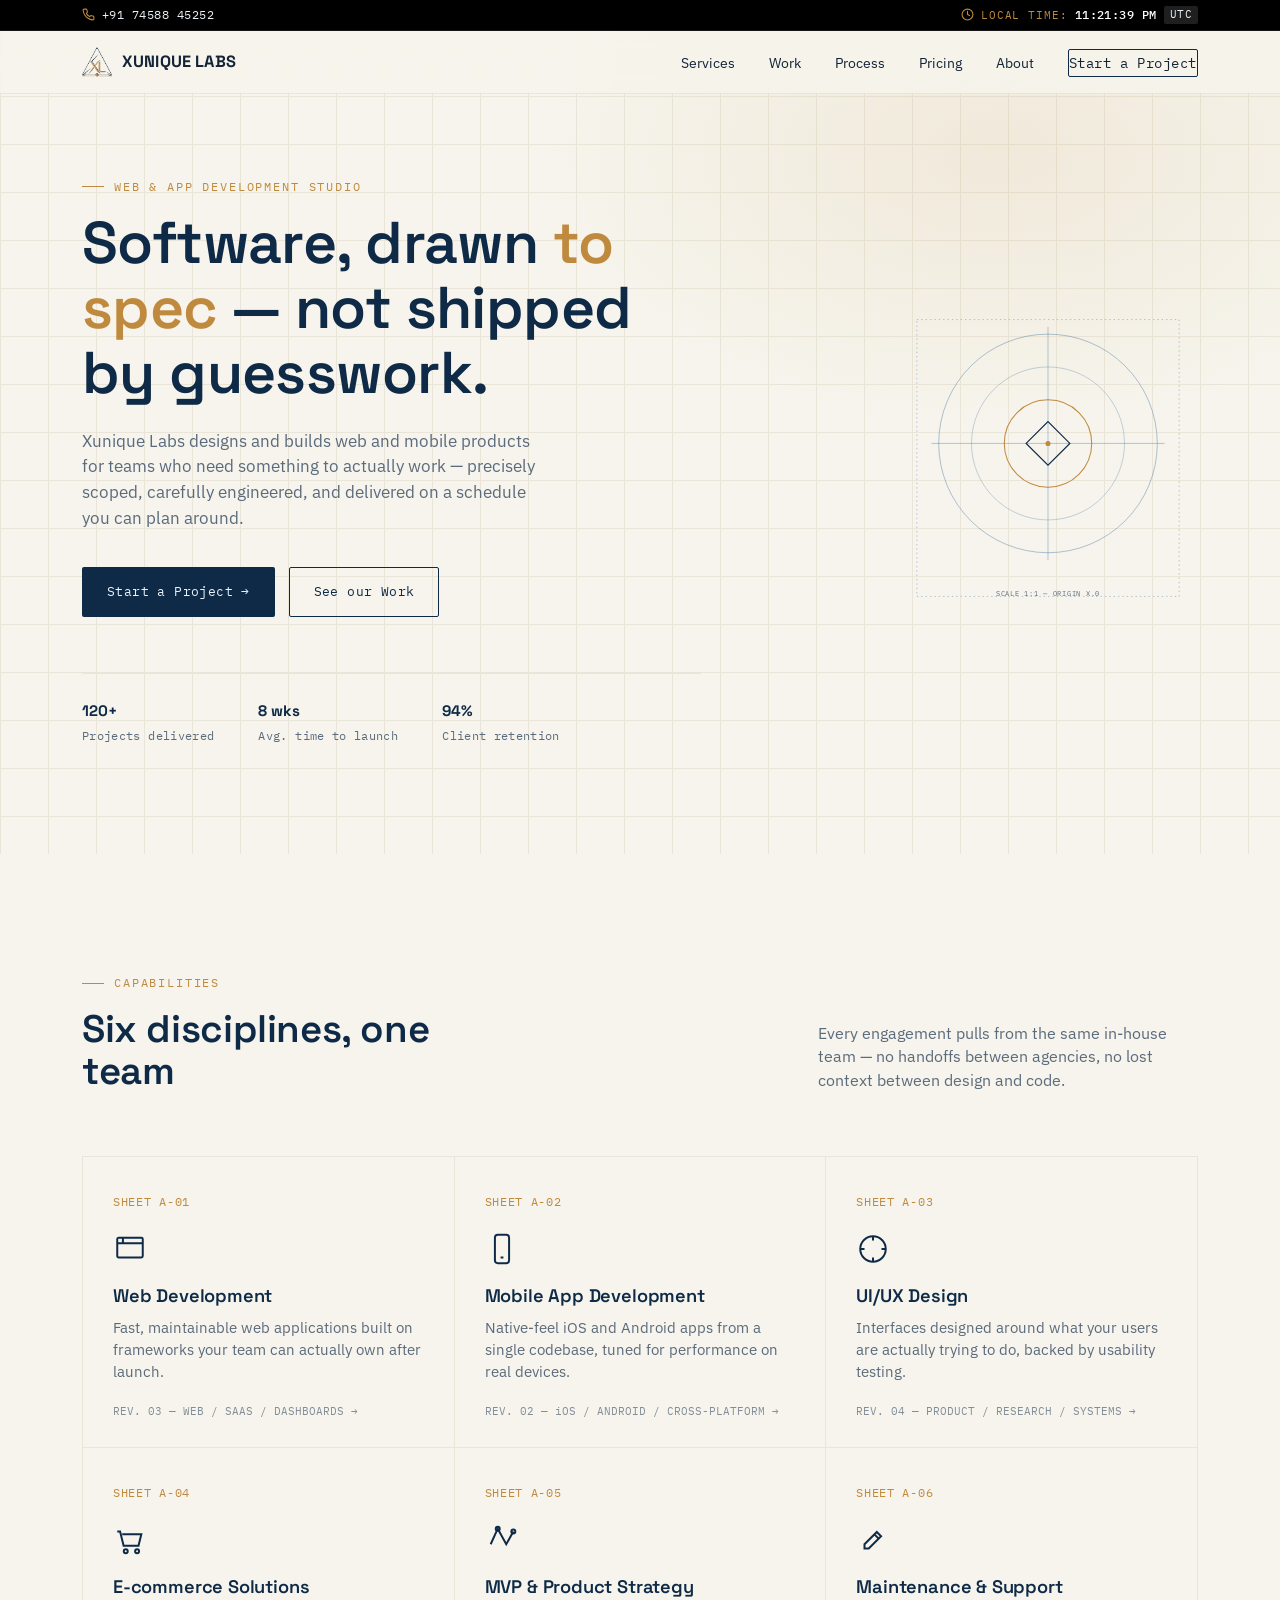
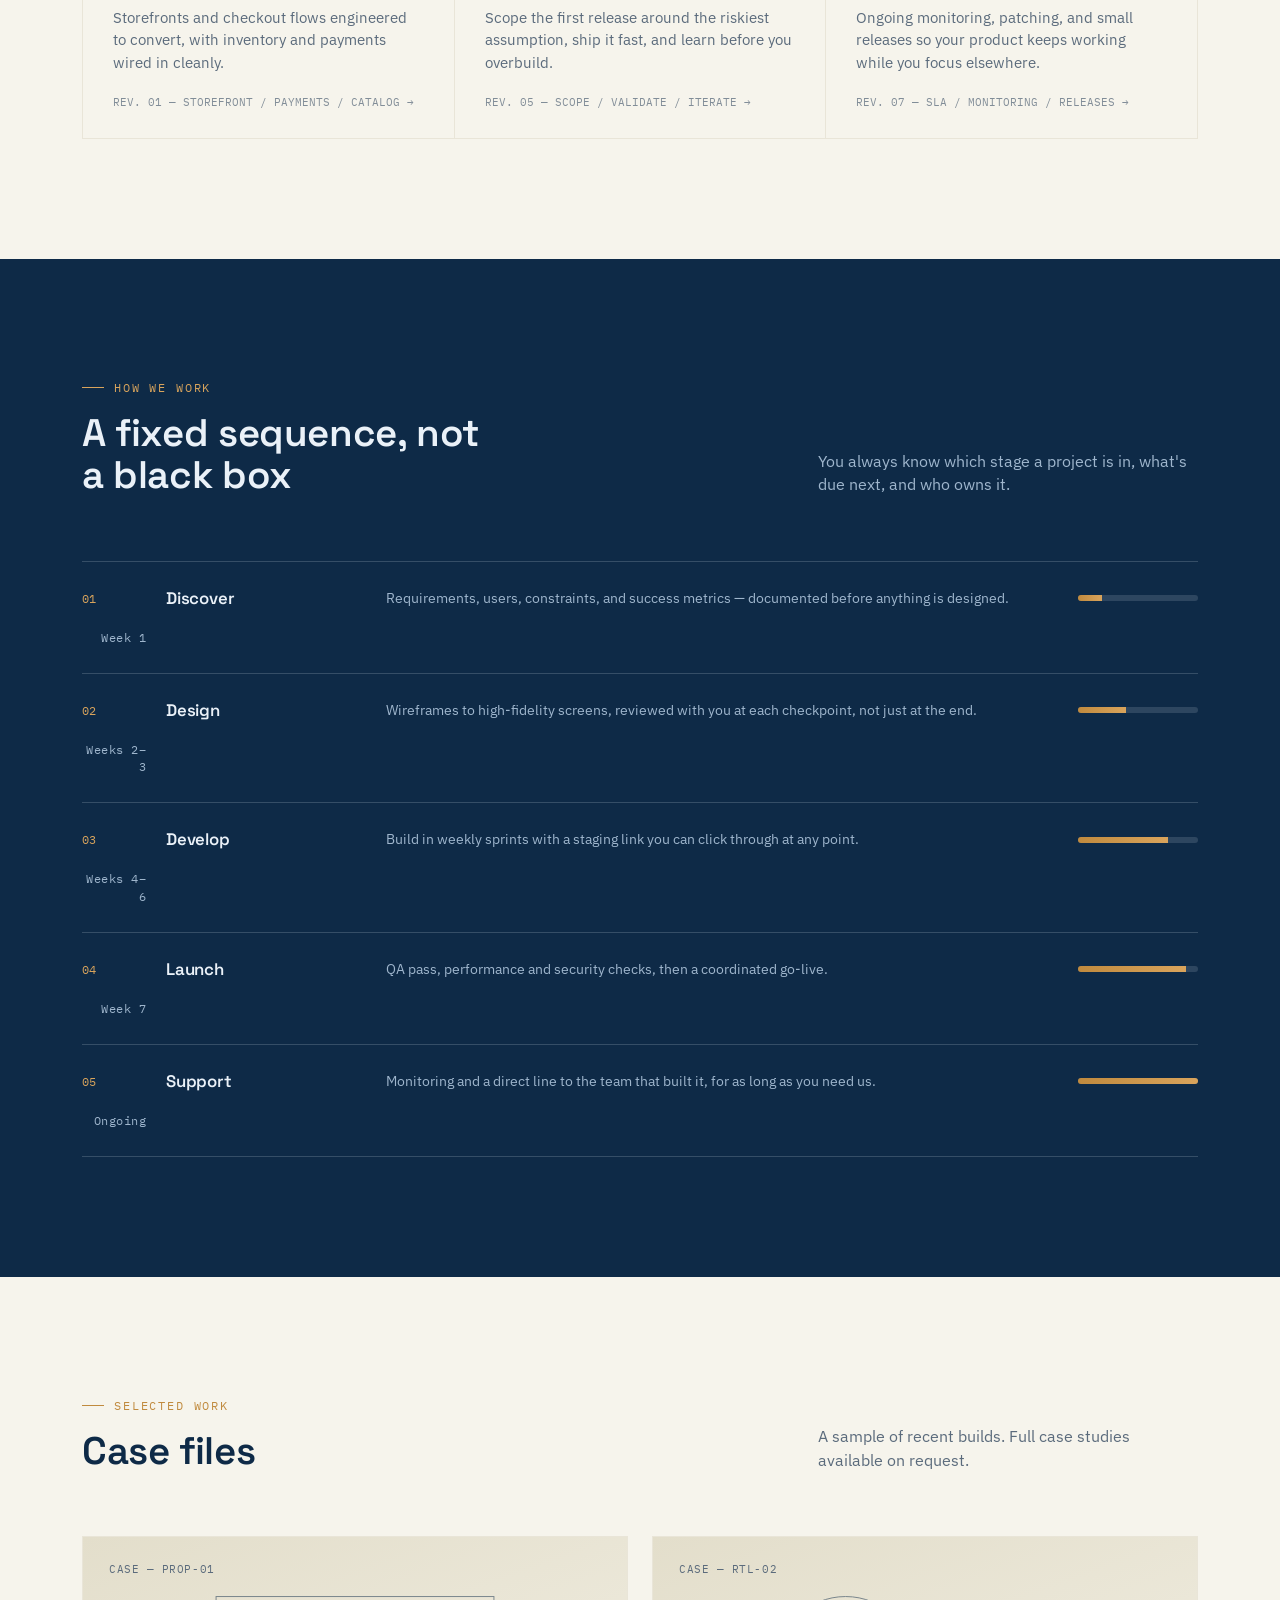
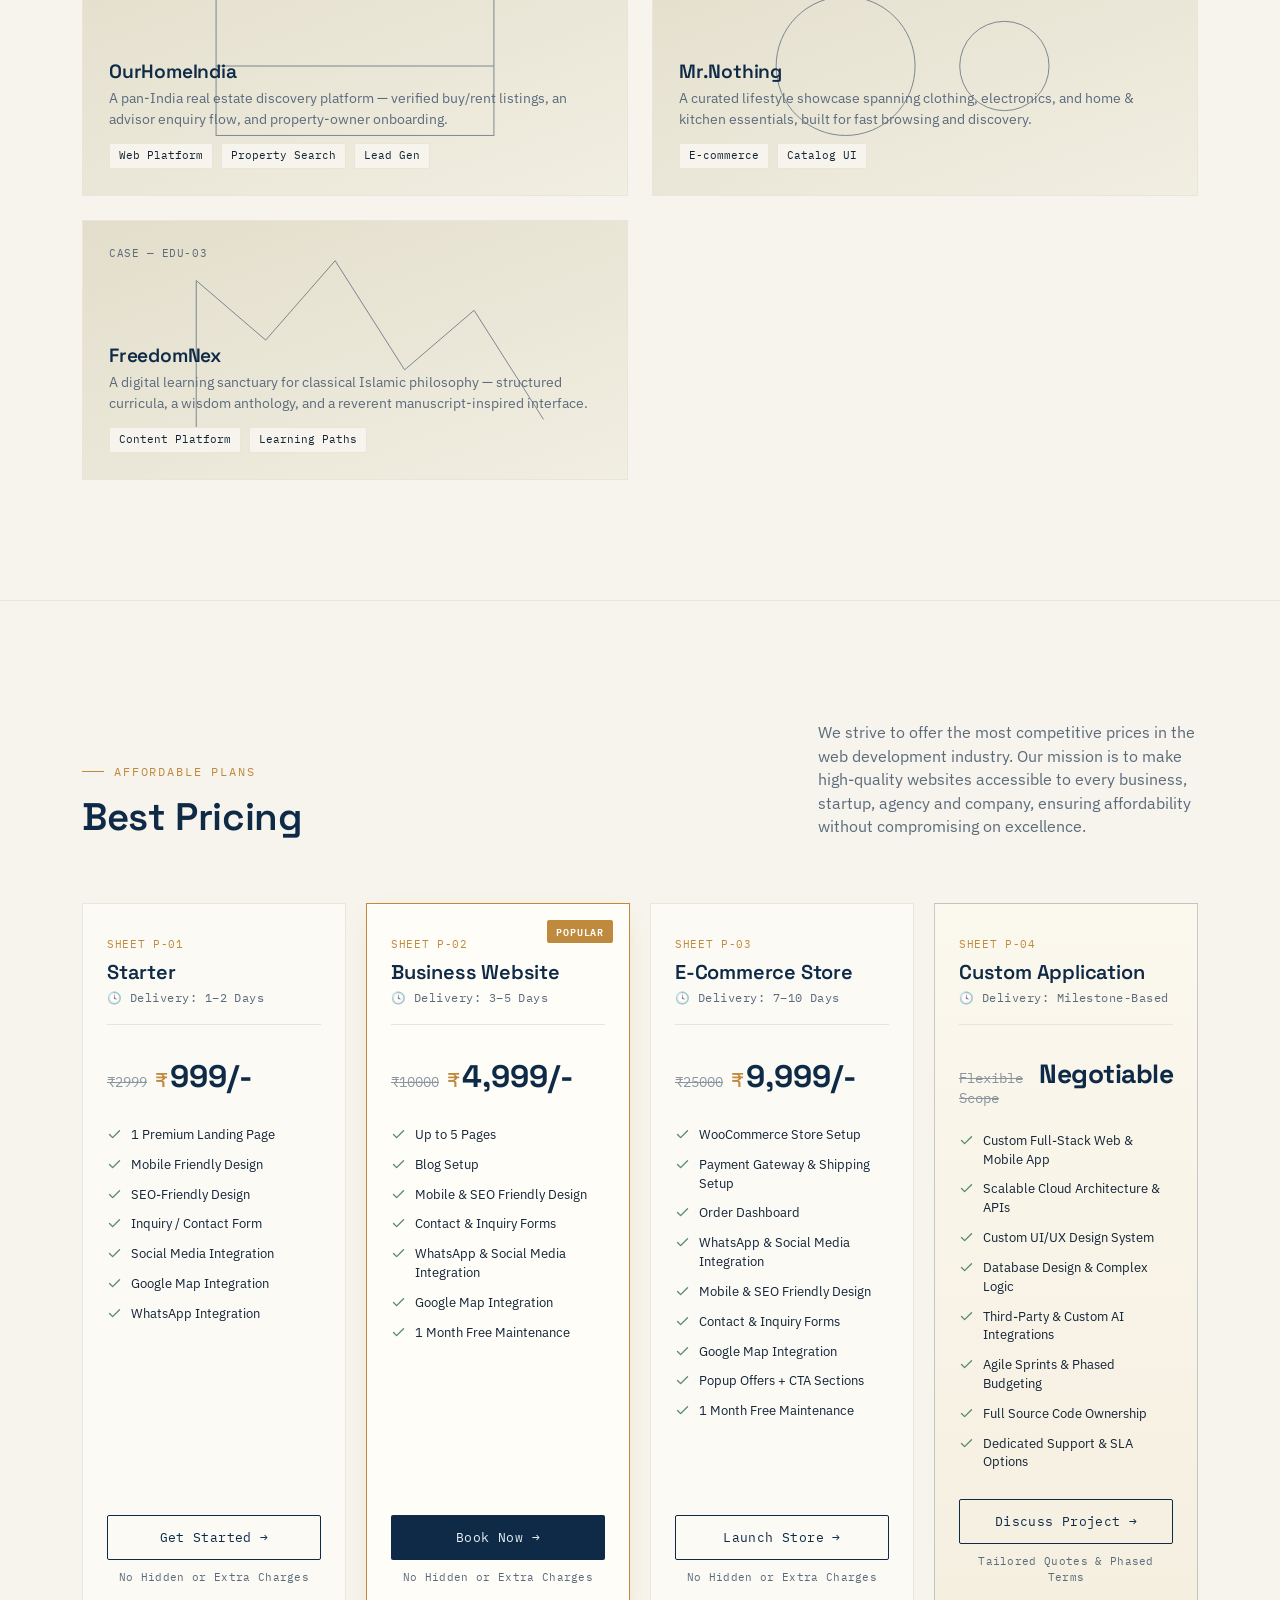
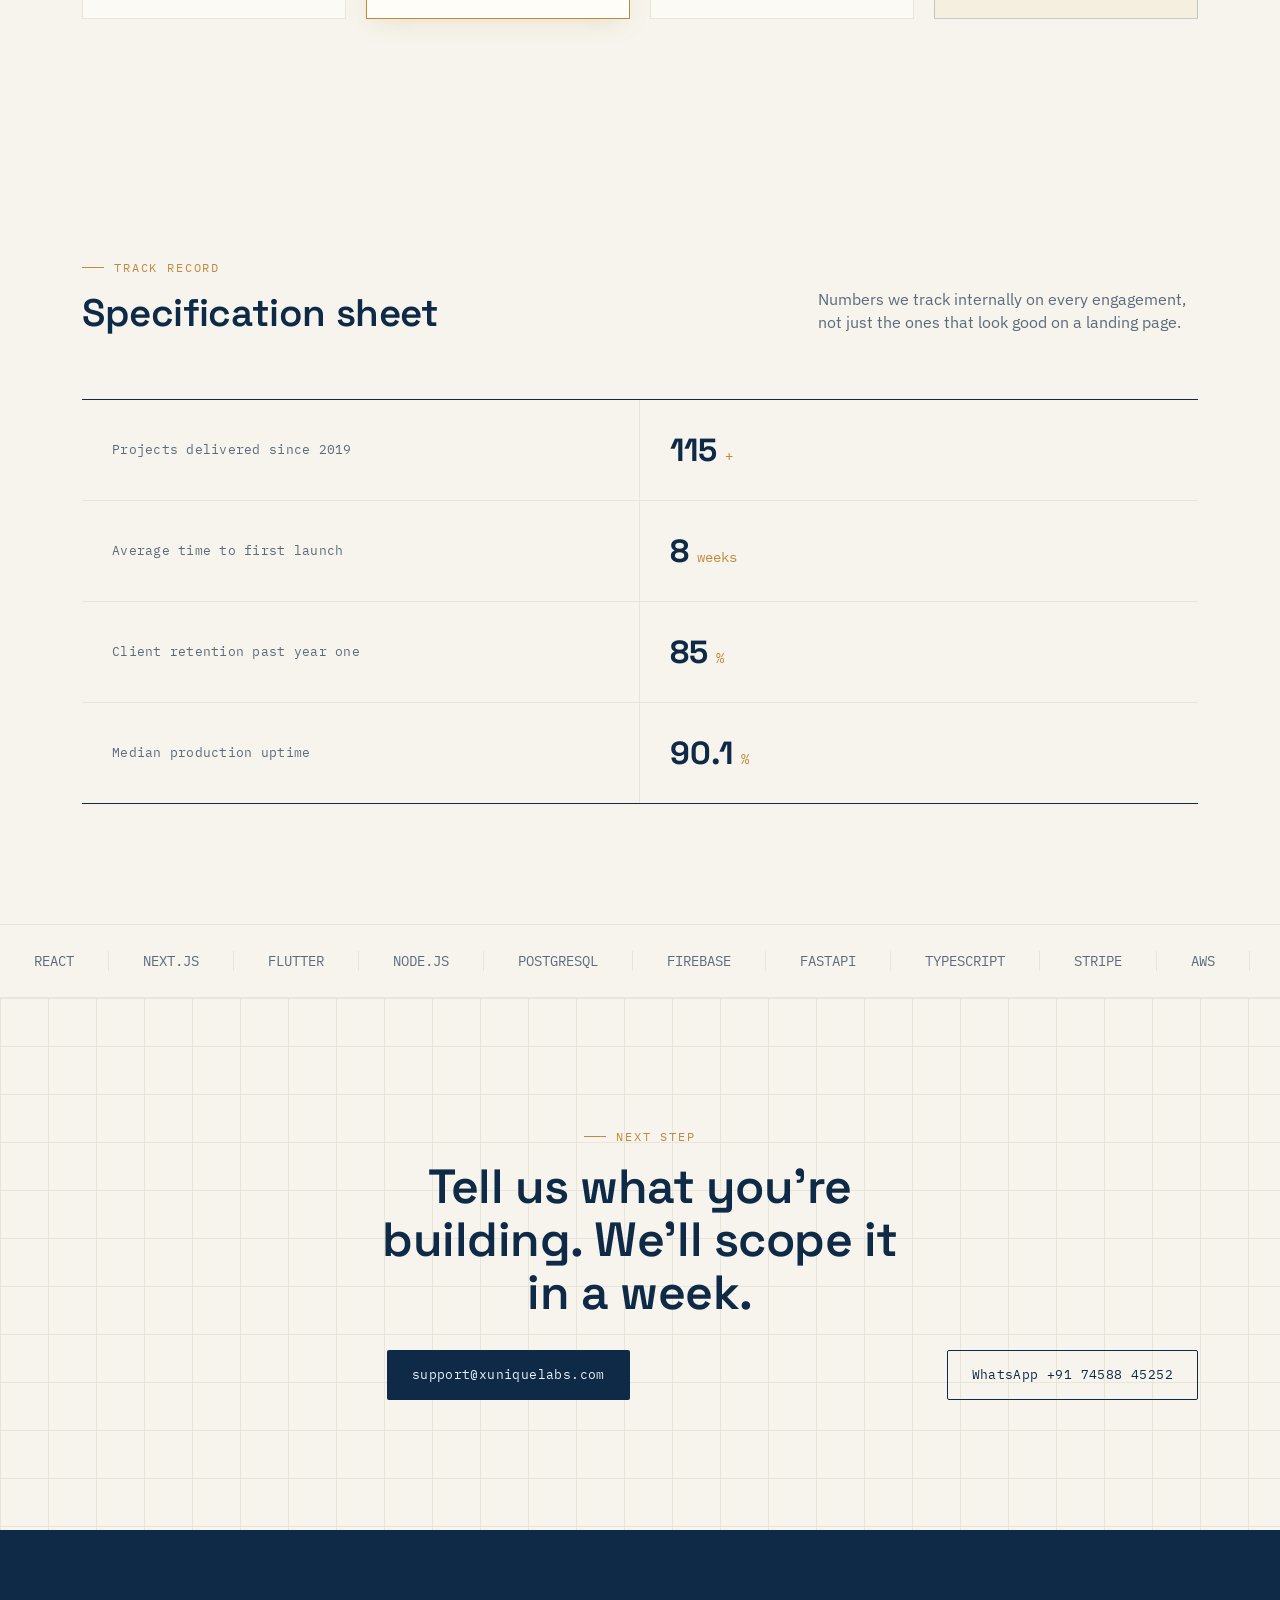
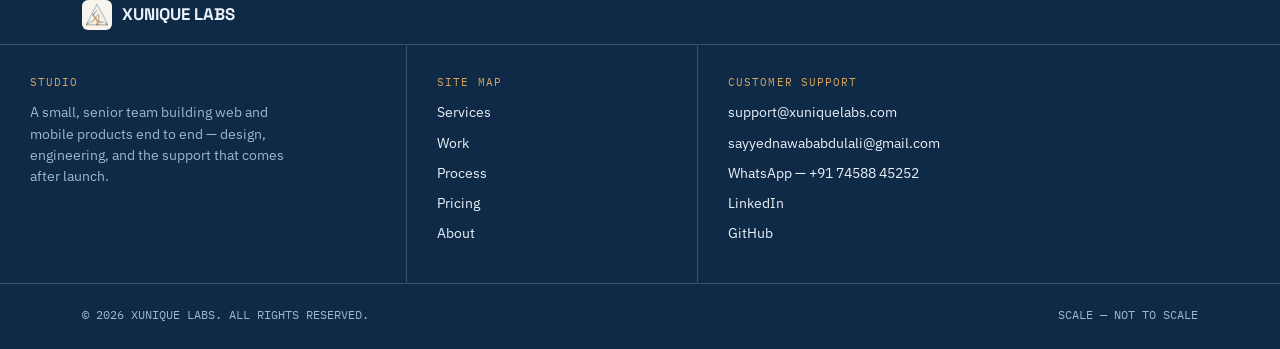
==== index.html @ 74d0f667 "Update contact links to include WhatsApp inquiries for various services" ====
<!DOCTYPE html>
<html lang="en">
<head>
<meta charset="UTF-8">
<meta name="viewport" content="width=device-width, initial-scale=1.0">
<title>Xunique Labs — Software, drawn to spec</title>
<meta name="description" content="Xunique Labs is a product studio that designs and builds web and mobile software with the precision of an engineering drawing.">
<link rel="preconnect" href="https://fonts.googleapis.com">
<link rel="preconnect" href="https://fonts.gstatic.com" crossorigin>
<link rel="icon" type="image/png" href="assets/logo-mark.png">
<link rel="apple-touch-icon" href="assets/logo-mark.png">
<link href="https://fonts.googleapis.com/css2?family=Space+Grotesk:wght@400;500;600;700&family=IBM+Plex+Sans:wght@400;500;600&family=IBM+Plex+Mono:wght@400;500&display=swap" rel="stylesheet">
<style>
  :root{
    --ink:#0E2A47;          /* deep blueprint navy */
    --ink-2:#123457;        /* slightly lighter navy for panels */
    --line:#3E6E9E;         /* cyanotype line blue */
    --paper:#F6F4EC;        /* warm drafting paper */
    --paper-dim:#E9E5D8;    /* paper shadow / rules */
    --brass:#C08A3E;        /* signature accent — brass instrument */
    --brass-2:#D9A45C;
    --ok:#5C8A6E;           /* muted approval green for stamps */
    --text-on-ink:#EAF1F8;
    --text-dim-on-ink:#9FB6CD;
    --text-on-paper:#132437;
    --text-dim-on-paper:#5B6B7C;
    --radius:2px;
    --maxw:1180px;
  }

  *{margin:0;padding:0;box-sizing:border-box;}
  html{scroll-behavior:smooth;}
  @media (prefers-reduced-motion: reduce){
    html{scroll-behavior:auto;}
    *{animation-duration:0.01ms !important; animation-iteration-count:1 !important; transition-duration:0.01ms !important;}
  }

  body{
    background:var(--paper);
    color:var(--text-on-paper);
    font-family:'IBM Plex Sans', sans-serif;
    line-height:1.5;
    -webkit-font-smoothing:antialiased;
  }

  a{color:inherit; text-decoration:none;}
  img{max-width:100%; display:block;}
  ul{list-style:none;}

  h1,h2,h3,h4{
    font-family:'Space Grotesk', sans-serif;
    font-weight:600;
    letter-spacing:-0.01em;
    line-height:1.1;
  }

  .mono{
    font-family:'IBM Plex Mono', monospace;
    letter-spacing:0.04em;
  }

  .eyebrow{
    font-family:'IBM Plex Mono', monospace;
    font-size:0.72rem;
    letter-spacing:0.16em;
    text-transform:uppercase;
    color:var(--brass);
    display:flex;
    align-items:center;
    gap:10px;
    margin-bottom:16px;
  }
  .eyebrow::before{
    content:"";
    width:22px;
    height:1px;
    background:var(--brass);
    display:inline-block;
  }

  .wrap{
    max-width:var(--maxw);
    margin:0 auto;
    padding:0 32px;
  }

  :focus-visible{
    outline:2px solid var(--brass);
    outline-offset:3px;
  }

  /* ---------- reveal on scroll ---------- */
  .reveal{
    opacity:0;
    transform:translateY(18px);
    transition:opacity 0.7s ease, transform 0.7s ease;
  }
  .reveal.in{
    opacity:1;
    transform:translateY(0);
  }

  /* ---------- NAV & TOP STRIP ---------- */
  header{
    position:fixed;
    top:0; left:0; right:0;
    z-index:100;
  }
  .top-strip{
    background:#000000;
    border-bottom:1px solid rgba(255,255,255,0.09);
    font-family:'IBM Plex Mono', monospace;
    font-size:0.73rem;
    color:var(--text-dim-on-ink);
    letter-spacing:0.04em;
  }
  .top-strip-inner{
    max-width:var(--maxw);
    margin:0 auto;
    padding:6px 32px;
    display:flex;
    align-items:center;
    justify-content:space-between;
    gap:16px;
  }
  .top-strip-left, .top-strip-right{
    display:flex;
    align-items:center;
    gap:12px;
  }
  .top-strip-link{
    color:#EAF1F8;
    display:inline-flex;
    align-items:center;
    gap:7px;
    text-decoration:none;
    transition:color 0.2s ease;
  }
  .top-strip-link:hover{
    color:var(--brass-2);
  }
  .top-strip-time{
    display:inline-flex;
    align-items:center;
    gap:7px;
  }
  .top-strip-label{
    color:var(--brass);
    font-size:0.68rem;
    letter-spacing:0.08em;
    text-transform:uppercase;
  }
  .top-strip-val{
    color:#FFFFFF;
    font-weight:500;
  }
  .top-strip-tz{
    background:rgba(255,255,255,0.12);
    color:var(--text-on-ink);
    font-size:0.66rem;
    padding:1px 6px;
    border-radius:2px;
    letter-spacing:0.04em;
  }
  .top-strip-icon{
    width:13px;
    height:13px;
    stroke:var(--brass);
    fill:none;
    stroke-width:2;
    stroke-linecap:round;
    stroke-linejoin:round;
    flex-shrink:0;
  }
  .nav-wrap{
    background:rgba(246,244,236,0.86);
    backdrop-filter:blur(10px);
    border-bottom:1px solid var(--paper-dim);
    transition:border-color 0.3s ease;
    position:relative;
  }
  .nav{
    max-width:var(--maxw);
    margin:0 auto;
    padding:16px 32px;
    display:flex;
    align-items:center;
    justify-content:space-between;
  }
  .logo{
    display:flex;
    align-items:center;
    gap:10px;
    font-family:'Space Grotesk', sans-serif;
    font-weight:700;
    font-size:1.02rem;
    letter-spacing:0.01em;
  }
  .logo .mark{
    width:30px; height:30px;
    position:relative;
    flex-shrink:0;
    display:flex;
    align-items:center;
    justify-content:center;
  }
  .logo .mark img{width:100%; height:100%; object-fit:contain;}
  .foot-logo .mark{width:30px; height:30px;}
  .mark-plaque{
    background:var(--paper);
    border-radius:6px;
    padding:4px;
  }
  .mark-plaque img{width:100%; height:100%; object-fit:contain;}
  .nav-links{
    display:flex;
    align-items:center;
    gap:34px;
  }
  .nav-links a{
    font-size:0.86rem;
    color:var(--text-on-paper);
    position:relative;
    padding:4px 0;
  }
  .nav-links a::after{
    content:"";
    position:absolute;
    left:0; bottom:-2px;
    width:0%; height:1px;
    background:var(--brass);
    transition:width 0.25s ease;
  }
  .nav-links a:hover::after{width:100%;}
  .nav-cta{
    font-family:'IBM Plex Mono', monospace;
    font-size:0.78rem;
    letter-spacing:0.04em;
    padding:10px 18px;
    border:1px solid var(--ink);
    color:var(--ink);
    border-radius:var(--radius);
    transition:background 0.25s ease, color 0.25s ease;
    white-space:nowrap;
  }
  .nav-cta:hover{background:var(--ink); color:var(--text-on-ink);}
  .nav-toggle{display:none;}

  @media (max-width:860px){
    .nav-links{
      position:absolute;
      top:100%; left:0; right:0;
      background:var(--paper);
      border-bottom:1px solid var(--paper-dim);
      flex-direction:column;
      align-items:flex-start;
      gap:0;
      padding:8px 32px 20px;
      transform:translateY(-8px);
      opacity:0;
      pointer-events:none;
      transition:opacity 0.25s ease, transform 0.25s ease;
    }
    .nav-links.open{opacity:1; transform:translateY(0); pointer-events:auto; box-shadow:0 16px 28px -14px rgba(14,42,71,0.28);}
    .nav-links a{padding:12px 0; width:100%; border-bottom:1px solid var(--paper-dim);}
    .nav-links .nav-cta{margin-top:14px; text-align:center;}
    .nav-toggle{
      display:flex; flex-direction:column; gap:5px;
      background:none; border:none; cursor:pointer; padding:8px;
    }
    .nav-toggle span{width:20px; height:1.5px; background:var(--ink); display:block;}
  }

  /* ---------- HERO ---------- */
  .hero{
    position:relative;
    padding:178px 0 110px;
    overflow:hidden;
    background:
      linear-gradient(var(--paper-dim) 1px, transparent 1px) 0 0/48px 48px,
      linear-gradient(90deg, var(--paper-dim) 1px, transparent 1px) 0 0/48px 48px,
      var(--paper);
  }
  .hero::before{
    content:"";
    position:absolute;
    inset:0;
    background:radial-gradient(ellipse 700px 420px at 78% 18%, rgba(192,138,62,0.10), transparent 65%);
    pointer-events:none;
  }
  .hero-grid{
    position:relative;
    display:grid;
    grid-template-columns:1.15fr 0.85fr;
    gap:40px;
    align-items:center;
  }
  .hero-copy h1{
    font-size:clamp(2.4rem, 4.6vw, 3.9rem);
    color:var(--ink);
    max-width:15ch;
  }
  .hero-copy h1 em{
    font-style:normal;
    color:var(--brass);
  }
  .hero-copy p{
    margin-top:22px;
    font-size:1.08rem;
    color:var(--text-dim-on-paper);
    max-width:46ch;
  }
  .hero-actions{
    margin-top:36px;
    display:flex;
    gap:14px;
    flex-wrap:wrap;
  }
  .btn{
    font-family:'IBM Plex Mono', monospace;
    font-size:0.82rem;
    letter-spacing:0.03em;
    padding:14px 24px;
    border-radius:var(--radius);
    display:inline-flex;
    align-items:center;
    gap:8px;
    transition:transform 0.2s ease, box-shadow 0.2s ease, background 0.2s ease;
    border:1px solid transparent;
  }
  .btn-primary{
    background:var(--ink);
    color:var(--text-on-ink);
  }
  .btn-primary:hover{
    transform:translateY(-2px);
    box-shadow:0 10px 24px -8px rgba(14,42,71,0.45);
  }
  .btn-ghost{
    border-color:var(--ink);
    color:var(--ink);
  }
  .btn-ghost:hover{background:var(--ink); color:var(--text-on-ink);}

  .hero-panel{
    position:relative;
    aspect-ratio:1/1.02;
    max-width:420px;
    justify-self:end;
  }
  .hero-panel svg{width:100%; height:100%;}

  .hero-meta{
    margin-top:56px;
    display:flex;
    gap:44px;
    flex-wrap:wrap;
    border-top:1px solid var(--paper-dim);
    padding-top:26px;
  }
  .hero-meta div{font-family:'IBM Plex Mono', monospace; font-size:0.74rem; color:var(--text-dim-on-paper); letter-spacing:0.03em;}
  .hero-meta strong{display:block; color:var(--ink); font-size:0.95rem; font-family:'Space Grotesk', sans-serif; margin-bottom:4px; letter-spacing:0;}

  @media (max-width:860px){
    .hero-grid{grid-template-columns:1fr;}
    .hero-panel{justify-self:start; margin-top:40px; max-width:280px;}
  }

  /* ---------- SECTION LABELS ---------- */
  section{padding:120px 0;}
  .section-head{
    display:flex;
    justify-content:space-between;
    align-items:flex-end;
    gap:40px;
    margin-bottom:64px;
    flex-wrap:wrap;
  }
  .section-head h2{
    font-size:clamp(1.9rem, 3vw, 2.6rem);
    color:var(--ink);
    max-width:16ch;
  }
  .section-head p{
    max-width:38ch;
    color:var(--text-dim-on-paper);
    font-size:0.98rem;
  }

  /* ---------- SERVICES (sheet cards) ---------- */
  .services{background:var(--paper);}
  .sheet-grid{
    display:grid;
    grid-template-columns:repeat(3, 1fr);
    gap:1px;
    background:var(--paper-dim);
    border:1px solid var(--paper-dim);
  }
  .sheet{
    background:var(--paper);
    padding:36px 30px 28px;
    position:relative;
    transition:background 0.3s ease;
  }
  .sheet:hover{background:#EFEBDD;}
  .sheet-num{
    font-family:'IBM Plex Mono', monospace;
    font-size:0.72rem;
    color:var(--brass);
    letter-spacing:0.06em;
    margin-bottom:22px;
    display:block;
  }
  .sheet .icon{
    width:34px; height:34px;
    color:var(--ink);
    margin-bottom:20px;
  }
  .sheet .icon svg{width:100%; height:100%;}
  .sheet h3{
    font-size:1.14rem;
    color:var(--ink);
    margin-bottom:10px;
  }
  .sheet p{
    font-size:0.92rem;
    color:var(--text-dim-on-paper);
  }
  .sheet-scale{
    margin-top:20px;
    font-family:'IBM Plex Mono', monospace;
    font-size:0.68rem;
    color:var(--text-dim-on-paper);
    opacity:0.75;
  }

  @media (max-width:860px){
    .sheet-grid{grid-template-columns:1fr;}
  }

  /* ---------- PROCESS ---------- */
  .process{background:var(--ink); color:var(--text-on-ink);}
  .process .section-head h2{color:var(--text-on-ink);}
  .process .section-head p{color:var(--text-dim-on-ink);}
  .process .eyebrow{color:var(--brass-2);}
  .process .eyebrow::before{background:var(--brass-2);}

  .schedule{
    border-top:1px solid rgba(234,241,248,0.18);
  }
  .stage{
    display:grid;
    grid-template-columns:64px 200px 1fr 120px;
    gap:20px;
    align-items:center;
    padding:26px 0;
    border-bottom:1px solid rgba(234,241,248,0.18);
  }
  .stage-index{
    font-family:'IBM Plex Mono', monospace;
    font-size:0.78rem;
    color:var(--brass-2);
  }
  .stage h4{font-size:1.05rem; color:var(--text-on-ink); font-weight:600;}
  .stage p{font-size:0.88rem; color:var(--text-dim-on-ink);}
  .stage-bar{
    height:6px;
    background:rgba(234,241,248,0.14);
    border-radius:3px;
    overflow:hidden;
    position:relative;
  }
  .stage-bar span{
    position:absolute; left:0; top:0; bottom:0;
    width:0%;
    background:linear-gradient(90deg, var(--brass), var(--brass-2));
    transition:width 1.1s cubic-bezier(.2,.7,.2,1);
  }
  .stage.in .stage-bar span{width:var(--fill);}
  .stage-time{
    font-family:'IBM Plex Mono', monospace;
    font-size:0.74rem;
    color:var(--text-dim-on-ink);
    text-align:right;
  }

  @media (max-width:700px){
    .stage{grid-template-columns:40px 1fr; row-gap:8px;}
    .stage-bar, .stage-time{grid-column:2/3;}
  }

  /* ---------- WORK ---------- */
  .work{background:var(--paper);}
  .work-grid{
    display:grid;
    grid-template-columns:repeat(2, 1fr);
    gap:24px;
  }
  .case{
    position:relative;
    border:1px solid var(--paper-dim);
    background:#FBFAF5;
    padding:26px;
    min-height:260px;
    display:flex;
    flex-direction:column;
    justify-content:flex-end;
    overflow:hidden;
    transition:border-color 0.3s ease;
  }
  .case::before, .case::after{
    content:"";
    position:absolute;
    width:14px; height:14px;
    border:1px solid var(--brass);
    opacity:0;
    transition:opacity 0.3s ease;
  }
  .case::before{top:12px; left:12px; border-right:none; border-bottom:none;}
  .case::after{bottom:12px; right:12px; border-left:none; border-top:none;}
  .case:hover{border-color:var(--brass);}
  .case:hover::before, .case:hover::after{opacity:1;}
  .case-tag{
    position:absolute; top:24px; left:26px;
    font-family:'IBM Plex Mono', monospace;
    font-size:0.68rem;
    color:var(--text-dim-on-paper);
    letter-spacing:0.05em;
  }
  .case-figure{
    position:absolute; inset:0;
    background:linear-gradient(160deg, #E3DECB, #F1EEE2);
  }
  .case-figure svg{position:absolute; inset:0; width:100%; height:100%; opacity:0.5;}
  .case-body{position:relative;}
  .case h3{color:var(--ink); font-size:1.2rem; margin-bottom:6px;}
  .case p{color:var(--text-dim-on-paper); font-size:0.86rem; margin-bottom:14px;}
  .case .stack{display:flex; gap:8px; flex-wrap:wrap;}
  .case .stack span{
    font-family:'IBM Plex Mono', monospace;
    font-size:0.66rem;
    padding:4px 9px;
    border:1px solid var(--paper-dim);
    color:var(--text-on-paper);
    background:var(--paper);
    border-radius:2px;
  }

  /* ---------- PRICING ---------- */
  .pricing{background:var(--paper); border-top:1px solid var(--paper-dim);}
  .pricing-grid{
    display:grid;
    grid-template-columns:repeat(4, 1fr);
    gap:20px;
    align-items:stretch;
  }
  .pricing-card{
    background:#FBFAF5;
    border:1px solid var(--paper-dim);
    padding:32px 24px;
    position:relative;
    display:flex;
    flex-direction:column;
    transition:transform 0.25s ease, border-color 0.25s ease, box-shadow 0.25s ease;
  }
  .pricing-card:hover{
    border-color:var(--brass);
    transform:translateY(-4px);
    box-shadow:0 12px 28px -10px rgba(14,42,71,0.12);
  }
  .pricing-card.popular{
    border-color:var(--brass);
    background:#FFFDF7;
    box-shadow:0 8px 24px -8px rgba(192,138,62,0.22);
  }
  .pricing-card.custom{
    border-color:rgba(14,42,71,0.22);
    background:linear-gradient(180deg, #FBF8EE 0%, #F5EFE0 100%);
  }
  .pricing-card.custom:hover{
    border-color:var(--brass);
  }
  .pricing-ribbon{
    position:absolute;
    top:16px;
    right:16px;
    background:var(--brass);
    color:#FFFFFF;
    font-family:'IBM Plex Mono', monospace;
    font-size:0.63rem;
    font-weight:600;
    letter-spacing:0.08em;
    text-transform:uppercase;
    padding:4px 9px;
    border-radius:2px;
  }
  .pricing-card-header{
    border-bottom:1px solid var(--paper-dim);
    padding-bottom:18px;
    margin-bottom:20px;
  }
  .pricing-num{
    font-family:'IBM Plex Mono', monospace;
    font-size:0.7rem;
    color:var(--brass);
    letter-spacing:0.06em;
    display:block;
    margin-bottom:8px;
  }
  .pricing-title{
    font-size:1.25rem;
    color:var(--ink);
    margin-bottom:6px;
  }
  .pricing-delivery{
    font-family:'IBM Plex Mono', monospace;
    font-size:0.73rem;
    color:var(--text-dim-on-paper);
    display:flex;
    align-items:center;
    gap:5px;
  }
  .pricing-price-box{
    margin:16px 0 22px;
    display:flex;
    align-items:baseline;
    gap:8px;
    min-height:42px;
  }
  .pricing-orig{
    font-family:'IBM Plex Mono', monospace;
    font-size:0.85rem;
    color:var(--text-dim-on-paper);
    text-decoration:line-through;
    opacity:0.7;
  }
  .pricing-curr{
    font-family:'Space Grotesk', sans-serif;
    font-size:1.95rem;
    font-weight:700;
    color:var(--ink);
    line-height:1;
  }
  .pricing-curr .curr-sym{
    font-size:1.25rem;
    font-weight:500;
    color:var(--brass);
    margin-right:2px;
  }
  .pricing-curr.custom-curr{
    font-size:1.65rem;
    letter-spacing:-0.02em;
  }
  .pricing-features{
    list-style:none;
    margin-bottom:28px;
    flex-grow:1;
    display:flex;
    flex-direction:column;
    gap:11px;
  }
  .pricing-features li{
    font-size:0.84rem;
    color:var(--text-on-paper);
    display:flex;
    align-items:flex-start;
    gap:9px;
    line-height:1.4;
  }
  .pricing-features svg{
    width:15px;
    height:15px;
    flex-shrink:0;
    color:var(--ok);
    margin-top:2px;
  }
  .pricing-footer{
    margin-top:auto;
    display:flex;
    flex-direction:column;
    gap:10px;
    text-align:center;
  }
  .pricing-footer .btn{
    width:100%;
    justify-content:center;
    text-align:center;
    padding:12px 14px;
    font-size:0.8rem;
  }
  .pricing-note{
    font-family:'IBM Plex Mono', monospace;
    font-size:0.66rem;
    color:var(--text-dim-on-paper);
    letter-spacing:0.03em;
  }

  @media (max-width:1080px){
    .pricing-grid{grid-template-columns:repeat(2, 1fr);}
  }
  @media (max-width:680px){
    .pricing-grid{grid-template-columns:1fr; max-width:480px; margin:0 auto;}
  }

  /* ---------- SPEC / STATS ---------- */
  .spec{background:var(--paper);}
  .spec-table{
    border-top:1px solid var(--ink);
    border-bottom:1px solid var(--ink);
  }
  .spec-row{
    display:grid;
    grid-template-columns:1fr 1fr;
    border-bottom:1px solid var(--paper-dim);
  }
  .spec-row:last-child{border-bottom:none;}
  .spec-label{
    padding:26px 30px;
    font-family:'IBM Plex Mono', monospace;
    font-size:0.82rem;
    color:var(--text-dim-on-paper);
    letter-spacing:0.02em;
    border-right:1px solid var(--paper-dim);
    display:flex;
    align-items:center;
  }
  .spec-value{
    padding:26px 30px;
    display:flex;
    align-items:baseline;
    gap:8px;
  }
  .spec-value .num{
    font-family:'Space Grotesk', sans-serif;
    font-weight:700;
    font-size:2rem;
    color:var(--ink);
  }
  .spec-value .unit{font-family:'IBM Plex Mono', monospace; color:var(--brass); font-size:0.9rem;}

  @media (max-width:700px){
    .spec-row{grid-template-columns:1fr;}
    .spec-label{border-right:none; border-bottom:1px solid var(--paper-dim); padding:16px 22px;}
    .spec-value{padding:16px 22px;}
  }

  /* ---------- TESTIMONIALS ---------- */
  .testimonials{background:var(--ink); color:var(--text-on-ink);}
  .testimonials .eyebrow{color:var(--brass-2);}
  .testimonials .eyebrow::before{background:var(--brass-2);}
  .quote-grid{
    display:grid;
    grid-template-columns:repeat(3, 1fr);
    gap:1px;
    background:rgba(234,241,248,0.14);
  }
  .quote-card{
    background:var(--ink);
    padding:30px 26px;
    position:relative;
  }
  .stamp{
    display:inline-flex;
    align-items:center;
    gap:6px;
    border:1px solid var(--ok);
    color:var(--ok);
    font-family:'IBM Plex Mono', monospace;
    font-size:0.62rem;
    letter-spacing:0.1em;
    padding:4px 8px;
    border-radius:2px;
    margin-bottom:18px;
    transform:rotate(-2deg);
  }
  .quote-card p.q{font-size:0.96rem; color:var(--text-on-ink); margin-bottom:20px; line-height:1.6;}
  .quote-who{font-family:'IBM Plex Mono', monospace; font-size:0.76rem; color:var(--text-dim-on-ink);}
  .quote-who strong{color:var(--text-on-ink); display:block; font-family:'Space Grotesk', sans-serif; font-size:0.92rem; margin-bottom:2px;}

  @media (max-width:860px){.quote-grid{grid-template-columns:1fr;}}

  /* ---------- STACK MARQUEE ---------- */
  .stack-strip{
    background:var(--paper);
    border-top:1px solid var(--paper-dim);
    border-bottom:1px solid var(--paper-dim);
    padding:26px 0;
    overflow:hidden;
  }
  .marquee{
    display:flex;
    width:max-content;
    animation:scroll-left 28s linear infinite;
  }
  @keyframes scroll-left{
    from{transform:translateX(0);}
    to{transform:translateX(-50%);}
  }
  .marquee span{
    font-family:'IBM Plex Mono', monospace;
    font-size:0.86rem;
    color:var(--text-dim-on-paper);
    padding:0 34px;
    border-right:1px solid var(--paper-dim);
    white-space:nowrap;
  }

  /* ---------- CTA BANNER ---------- */
  .cta-band{
    background:
      linear-gradient(var(--paper-dim) 1px, transparent 1px) 0 0/48px 48px,
      linear-gradient(90deg, var(--paper-dim) 1px, transparent 1px) 0 0/48px 48px,
      var(--paper);
    text-align:center;
    padding:130px 0;
  }
  .cta-band h2{
    font-size:clamp(2rem, 4vw, 3rem);
    color:var(--ink);
    max-width:18ch;
    margin:0 auto 30px;
  }
  .cta-band .btn-primary{margin:0 auto; width:max-content;}

  /* ---------- FOOTER (title block) ---------- */
  footer{
    background:var(--ink);
    color:var(--text-on-ink);
    padding:70px 0 0;
  }
  .titleblock{
    border-top:1px solid rgba(234,241,248,0.2);
    border-bottom:1px solid rgba(234,241,248,0.2);
    display:grid;
    grid-template-columns:1.4fr 1fr 1fr 1fr;
  }
  .tb-cell{
    padding:30px;
    border-right:1px solid rgba(234,241,248,0.2);
  }
  .tb-cell:last-child{border-right:none;}
  .tb-cell .lbl{
    font-family:'IBM Plex Mono', monospace;
    font-size:0.66rem;
    letter-spacing:0.1em;
    color:var(--brass-2);
    display:block;
    margin-bottom:12px;
  }
  .tb-cell ul li{margin-bottom:9px; font-size:0.88rem;}
  .tb-cell ul li a:hover{color:var(--brass-2);}
  .tb-cell p{font-size:0.88rem; color:var(--text-dim-on-ink); max-width:32ch;}
  .foot-logo{display:flex; align-items:center; gap:10px; font-family:'Space Grotesk', sans-serif; font-weight:700; font-size:1.05rem; margin-bottom:14px;}

  @media (max-width:820px){
    .titleblock{grid-template-columns:1fr 1fr;}
    .tb-cell{border-bottom:1px solid rgba(234,241,248,0.2);}
  }

  .subfoot{
    max-width:var(--maxw);
    margin:0 auto;
    padding:22px 32px 26px;
    display:flex;
    justify-content:space-between;
    flex-wrap:wrap;
    gap:10px;
    font-family:'IBM Plex Mono', monospace;
    font-size:0.72rem;
    color:var(--text-dim-on-ink);
  }

  /* ---------- MOBILE OPTIMIZATION ---------- */
  @media (max-width:600px){
    .top-strip-inner{padding:6px 20px; font-size:0.68rem;}
    .top-strip-label{display:none;}
    .wrap{padding:0 20px;}
    .nav{padding:14px 20px;}
    .logo{font-size:0.9rem; gap:8px;}
    .logo .mark, .foot-logo .mark{width:26px; height:26px;}

    section{padding:72px 0;}
    .hero{padding:145px 0 64px; background-size:32px 32px;}
    .hero-copy h1{font-size:clamp(2rem, 8vw, 2.6rem); max-width:100%;}
    .hero-copy p{font-size:1rem;}
    .hero-actions{gap:12px;}
    .hero-actions .btn{flex:1 1 auto; justify-content:center; min-height:48px;}
    .hero-meta{gap:26px; margin-top:40px; padding-top:20px;}
    .hero-panel{max-width:220px; margin-top:32px;}

    .section-head{margin-bottom:40px; gap:16px;}
    .section-head h2{font-size:1.7rem; max-width:100%;}
    .section-head p{max-width:100%;}

    .sheet{padding:28px 22px 22px;}

    .stage{padding:20px 0;}
    .stage h4{font-size:0.98rem;}
    .stage p{font-size:0.84rem;}

    .case{min-height:220px; padding:20px;}
    .case h3{font-size:1.08rem;}

    .spec-value .num{font-size:1.6rem;}

    .quote-card{padding:26px 22px;}

    .cta-band{padding:80px 0; background-size:32px 32px;}
    .cta-band h2{font-size:1.7rem;}
    .cta-band .btn-primary{width:100%; justify-content:center; text-align:center;}

    footer{padding:50px 0 0;}
    .titleblock{grid-template-columns:1fr;}
    .tb-cell{border-right:none;}
    .subfoot{padding:18px 20px 22px; flex-direction:column;}

    .btn{min-height:48px;}
    .nav-cta{min-height:auto;}
  }

  @media (max-width:420px){
    .top-strip-inner{padding:5px 14px; font-size:0.63rem;}
    .top-strip-tz{font-size:0.6rem; padding:1px 4px;}
  }
</style>
</head>
<body>

<header>
  <div class="top-strip">
    <div class="top-strip-inner">
      <div class="top-strip-left">
        <a href="tel:+917458845252" class="top-strip-link" title="Call Xunique Labs">
          <svg class="top-strip-icon" viewBox="0 0 24 24"><path d="M22 16.92v3a2 2 0 0 1-2.18 2 19.79 19.79 0 0 1-8.63-3.07 19.5 19.5 0 0 1-6-6 19.79 19.79 0 0 1-3.07-8.67A2 2 0 0 1 4.11 2h3a2 2 0 0 1 2 1.72 12.84 12.84 0 0 0 .7 2.81 2 2 0 0 1-.45 2.11L8.09 9.91a16 16 0 0 0 6 6l1.27-1.27a2 2 0 0 1 2.11-.45 12.84 12.84 0 0 0 2.81.7A2 2 0 0 1 22 16.92z"></path></svg>
          <span>+91 74588 45252</span>
        </a>
      </div>
      <div class="top-strip-right">
        <div class="top-strip-time" id="userTimeContainer">
          <svg class="top-strip-icon" viewBox="0 0 24 24"><circle cx="12" cy="12" r="10"></circle><polyline points="12 6 12 12 16 14"></polyline></svg>
          <span class="top-strip-label">Local Time:</span>
          <span class="top-strip-val" id="userCurrentTime">--:--:--</span>
          <span class="top-strip-tz" id="userTimezone">--</span>
        </div>
      </div>
    </div>
  </div>
  <div class="nav-wrap">
    <nav class="nav">
      <a href="#top" class="logo">
        <span class="mark">
          <img src="assets/logo-mark.png" alt="Xunique Labs mark" loading="eager">
        </span>
        XUNIQUE LABS
      </a>
      <ul class="nav-links" id="navLinks">
        <li><a href="#services">Services</a></li>
        <li><a href="#work">Work</a></li>
        <li><a href="#process">Process</a></li>
        <li><a href="#pricing">Pricing</a></li>
        <li><a href="#about">About</a></li>
        <li><a href="#contact" class="nav-cta">Start a Project</a></li>
      </ul>
      <button class="nav-toggle" id="navToggle" aria-label="Toggle menu" aria-expanded="false">
        <span></span><span></span><span></span>
      </button>
    </nav>
  </div>
</header>

<main id="top">

  <!-- HERO -->
  <section class="hero">
    <div class="wrap hero-grid">
      <div class="hero-copy reveal">
        <div class="eyebrow">Web &amp; App Development Studio</div>
        <h1>Software, drawn <em>to spec</em> — not shipped by guesswork.</h1>
        <p>Xunique Labs designs and builds web and mobile products for teams who need something to actually work — precisely scoped, carefully engineered, and delivered on a schedule you can plan around.</p>
        <div class="hero-actions">
          <a href="https://wa.me/917458845252?text=Hi%20Xunique%20Labs,%20I'm%20looking%20to%20start%20a%20new%20software%20project.%20Let's%20discuss%20scope,%20timeline,%20and%20deliverables." target="_blank" rel="noopener" class="btn btn-primary">Start a Project →</a>
          <a href="#work" class="btn btn-ghost">See our Work</a>
        </div>
        <div class="hero-meta">
          <div><strong>120+</strong>Projects delivered</div>
          <div><strong>8 wks</strong>Avg. time to launch</div>
          <div><strong>94%</strong>Client retention</div>
        </div>
      </div>

      <div class="hero-panel reveal" aria-hidden="true">
        <svg viewBox="0 0 400 420" fill="none" xmlns="http://www.w3.org/2000/svg">
          <rect x="20" y="20" width="360" height="380" stroke="#3E6E9E" stroke-width="1" stroke-dasharray="2 4" opacity="0.5"/>
          <circle cx="200" cy="190" r="150" stroke="#3E6E9E" stroke-width="1" opacity="0.55"/>
          <circle cx="200" cy="190" r="105" stroke="#3E6E9E" stroke-width="1" opacity="0.4"/>
          <circle cx="200" cy="190" r="60" stroke="#C08A3E" stroke-width="1.4"/>
          <path d="M200 30V350M40 190H360" stroke="#3E6E9E" stroke-width="1" opacity="0.5"/>
          <path d="M170 190L200 160L230 190L200 220Z" fill="none" stroke="#0E2A47" stroke-width="1.6"/>
          <circle cx="200" cy="190" r="3.5" fill="#C08A3E"/>
          <text x="200" y="400" text-anchor="middle" fill="#5B6B7C" font-family="IBM Plex Mono, monospace" font-size="10" letter-spacing="1">SCALE 1:1 — ORIGIN X.0</text>
        </svg>
      </div>
    </div>
  </section>

  <!-- SERVICES -->
  <section id="services" class="services">
    <div class="wrap">
      <div class="section-head reveal">
        <div>
          <div class="eyebrow">Capabilities</div>
          <h2>Six disciplines, one team</h2>
        </div>
        <p>Every engagement pulls from the same in-house team — no handoffs between agencies, no lost context between design and code.</p>
      </div>
    </div>
    <div class="wrap">
      <div class="sheet-grid reveal">

        <a href="https://wa.me/917458845252?text=Hi%20Xunique%20Labs,%20I'm%20inquiring%20about%20your%20Web%20Development%20services%20(SaaS,%20Web%20Applications,%20Dashboards).%20Let's%20discuss%20my%20project." target="_blank" rel="noopener" class="sheet">
          <span class="sheet-num mono">SHEET A-01</span>
          <div class="icon"><svg viewBox="0 0 24 24" fill="none" stroke="currentColor" stroke-width="1.4"><rect x="3" y="4" width="18" height="14" rx="1"/><path d="M3 8H21M7 4V8"/></svg></div>
          <h3>Web Development</h3>
          <p>Fast, maintainable web applications built on frameworks your team can actually own after launch.</p>
          <div class="sheet-scale">REV. 03 — WEB / SAAS / DASHBOARDS →</div>
        </a>

        <a href="https://wa.me/917458845252?text=Hi%20Xunique%20Labs,%20I'm%20inquiring%20about%20your%20Mobile%20App%20Development%20services%20(iOS,%20Android,%20Cross-Platform).%20Let's%20discuss%20my%20app." target="_blank" rel="noopener" class="sheet">
          <span class="sheet-num mono">SHEET A-02</span>
          <div class="icon"><svg viewBox="0 0 24 24" fill="none" stroke="currentColor" stroke-width="1.4"><rect x="7" y="2" width="10" height="20" rx="2"/><path d="M11 18H13"/></svg></div>
          <h3>Mobile App Development</h3>
          <p>Native-feel iOS and Android apps from a single codebase, tuned for performance on real devices.</p>
          <div class="sheet-scale">REV. 02 — iOS / ANDROID / CROSS-PLATFORM →</div>
        </a>

        <a href="https://wa.me/917458845252?text=Hi%20Xunique%20Labs,%20I'm%20inquiring%20about%20your%20UI/UX%20Design%20services%20(User%20Research,%20Wireframing,%20Design%20Systems).%20Let's%20discuss." target="_blank" rel="noopener" class="sheet">
          <span class="sheet-num mono">SHEET A-03</span>
          <div class="icon"><svg viewBox="0 0 24 24" fill="none" stroke="currentColor" stroke-width="1.4"><circle cx="12" cy="12" r="9"/><path d="M12 3V6M12 18V21M3 12H6M18 12H21"/></svg></div>
          <h3>UI/UX Design</h3>
          <p>Interfaces designed around what your users are actually trying to do, backed by usability testing.</p>
          <div class="sheet-scale">REV. 04 — PRODUCT / RESEARCH / SYSTEMS →</div>
        </a>

        <a href="https://wa.me/917458845252?text=Hi%20Xunique%20Labs,%20I'm%20inquiring%20about%20your%20E-Commerce%20Solutions%20(Storefronts,%20Payment%20Gateways,%20Catalog).%20Let's%20discuss%20my%20store." target="_blank" rel="noopener" class="sheet">
          <span class="sheet-num mono">SHEET A-04</span>
          <div class="icon"><svg viewBox="0 0 24 24" fill="none" stroke="currentColor" stroke-width="1.4"><path d="M3 6H5L7.5 16H18L20 8H6.5"/><circle cx="9" cy="20" r="1.4"/><circle cx="17" cy="20" r="1.4"/></svg></div>
          <h3>E-commerce Solutions</h3>
          <p>Storefronts and checkout flows engineered to convert, with inventory and payments wired in cleanly.</p>
          <div class="sheet-scale">REV. 01 — STOREFRONT / PAYMENTS / CATALOG →</div>
        </a>

        <a href="https://wa.me/917458845252?text=Hi%20Xunique%20Labs,%20I'm%20inquiring%20about%20your%20MVP%20%26%20Product%20Strategy%20services%20(Fast%20Release,%20Validation,%20Scoping).%20Let's%20discuss." target="_blank" rel="noopener" class="sheet">
          <span class="sheet-num mono">SHEET A-05</span>
          <div class="icon"><svg viewBox="0 0 24 24" fill="none" stroke="currentColor" stroke-width="1.4"><path d="M4 15L9 4L15 15L20 6"/><circle cx="9" cy="4" r="1.4"/><circle cx="20" cy="6" r="1.4"/></svg></div>
          <h3>MVP &amp; Product Strategy</h3>
          <p>Scope the first release around the riskiest assumption, ship it fast, and learn before you overbuild.</p>
          <div class="sheet-scale">REV. 05 — SCOPE / VALIDATE / ITERATE →</div>
        </a>

        <a href="https://wa.me/917458845252?text=Hi%20Xunique%20Labs,%20I'm%20inquiring%20about%20your%20Maintenance%20%26%20Support%20services%20(Ongoing%20Monitoring,%20Patches,%20Updates).%20Let's%20discuss." target="_blank" rel="noopener" class="sheet">
          <span class="sheet-num mono">SHEET A-06</span>
          <div class="icon"><svg viewBox="0 0 24 24" fill="none" stroke="currentColor" stroke-width="1.4"><path d="M14.7 6.3L17.7 9.3L9 18H6V15L14.7 6.3Z"/><path d="M13 8L16 11"/></svg></div>
          <h3>Maintenance &amp; Support</h3>
          <p>Ongoing monitoring, patching, and small releases so your product keeps working while you focus elsewhere.</p>
          <div class="sheet-scale">REV. 07 — SLA / MONITORING / RELEASES →</div>
        </a>

      </div>
    </div>
  </section>

  <!-- PROCESS -->
  <section id="process" class="process">
    <div class="wrap">
      <div class="section-head reveal">
        <div>
          <div class="eyebrow">How we work</div>
          <h2>A fixed sequence, not a black box</h2>
        </div>
        <p>You always know which stage a project is in, what's due next, and who owns it.</p>
      </div>

      <div class="schedule reveal">
        <div class="stage" style="--fill:20%">
          <span class="stage-index mono">01</span>
          <h4>Discover</h4>
          <p>Requirements, users, constraints, and success metrics — documented before anything is designed.</p>
          <div class="stage-bar"><span></span></div>
          <span class="stage-time mono">Week 1</span>
        </div>
        <div class="stage" style="--fill:40%">
          <span class="stage-index mono">02</span>
          <h4>Design</h4>
          <p>Wireframes to high-fidelity screens, reviewed with you at each checkpoint, not just at the end.</p>
          <div class="stage-bar"><span></span></div>
          <span class="stage-time mono">Weeks 2–3</span>
        </div>
        <div class="stage" style="--fill:75%">
          <span class="stage-index mono">03</span>
          <h4>Develop</h4>
          <p>Build in weekly sprints with a staging link you can click through at any point.</p>
          <div class="stage-bar"><span></span></div>
          <span class="stage-time mono">Weeks 4–6</span>
        </div>
        <div class="stage" style="--fill:90%">
          <span class="stage-index mono">04</span>
          <h4>Launch</h4>
          <p>QA pass, performance and security checks, then a coordinated go-live.</p>
          <div class="stage-bar"><span></span></div>
          <span class="stage-time mono">Week 7</span>
        </div>
        <div class="stage" style="--fill:100%">
          <span class="stage-index mono">05</span>
          <h4>Support</h4>
          <p>Monitoring and a direct line to the team that built it, for as long as you need us.</p>
          <div class="stage-bar"><span></span></div>
          <span class="stage-time mono">Ongoing</span>
        </div>
      </div>
    </div>
  </section>

  <!-- WORK -->
  <section id="work" class="work">
    <div class="wrap">
      <div class="section-head reveal">
        <div>
          <div class="eyebrow">Selected Work</div>
          <h2>Case files</h2>
        </div>
        <p>A sample of recent builds. Full case studies available on request.</p>
      </div>

      <div class="work-grid reveal">
        <a class="case" href="https://www.ourhomeindia.com/" target="_blank" rel="noopener">
          <div class="case-figure" aria-hidden="true">
            <svg viewBox="0 0 400 260" xmlns="http://www.w3.org/2000/svg"><rect x="60" y="60" width="280" height="140" stroke="#0E2A47" stroke-width="1" fill="none"/><path d="M60 130H340" stroke="#0E2A47" stroke-width="1"/></svg>
          </div>
          <span class="case-tag mono">CASE — PROP-01</span>
          <div class="case-body">
            <h3>OurHomeIndia</h3>
            <p>A pan-India real estate discovery platform — verified buy/rent listings, an advisor enquiry flow, and property-owner onboarding.</p>
            <div class="stack"><span>Web Platform</span><span>Property Search</span><span>Lead Gen</span></div>
          </div>
        </a>

        <a class="case" href="https://mrnothing.in/" target="_blank" rel="noopener">
          <div class="case-figure" aria-hidden="true">
            <svg viewBox="0 0 400 260" xmlns="http://www.w3.org/2000/svg"><circle cx="120" cy="130" r="70" stroke="#0E2A47" stroke-width="1" fill="none"/><circle cx="280" cy="130" r="45" stroke="#0E2A47" stroke-width="1" fill="none"/></svg>
          </div>
          <span class="case-tag mono">CASE — RTL-02</span>
          <div class="case-body">
            <h3>Mr.Nothing</h3>
            <p>A curated lifestyle showcase spanning clothing, electronics, and home &amp; kitchen essentials, built for fast browsing and discovery.</p>
            <div class="stack"><span>E-commerce</span><span>Catalog UI</span></div>
          </div>
        </a>

        <a class="case" href="https://freedomnex.com/" target="_blank" rel="noopener">
          <div class="case-figure" aria-hidden="true">
            <svg viewBox="0 0 400 260" xmlns="http://www.w3.org/2000/svg"><path d="M40 220V60M40 60L110 120L180 40L250 150L320 90L390 200" stroke="#0E2A47" stroke-width="1" fill="none"/></svg>
          </div>
          <span class="case-tag mono">CASE — EDU-03</span>
          <div class="case-body">
            <h3>FreedomNex</h3>
            <p>A digital learning sanctuary for classical Islamic philosophy — structured curricula, a wisdom anthology, and a reverent manuscript-inspired interface.</p>
            <div class="stack"><span>Content Platform</span><span>Learning Paths</span></div>
          </div>
        </a>
      </div>
    </div>
  </section>

  <!-- PRICING -->
  <section id="pricing" class="pricing">
    <div class="wrap">
      <div class="section-head reveal">
        <div>
          <div class="eyebrow">Affordable Plans</div>
          <h2>Best Pricing</h2>
        </div>
        <p>We strive to offer the most competitive prices in the web development industry. Our mission is to make high-quality websites accessible to every business, startup, agency and company, ensuring affordability without compromising on excellence.</p>
      </div>

      <div class="pricing-grid reveal">

        <!-- Plan 1: Starter -->
        <div class="pricing-card">
          <div class="pricing-card-header">
            <span class="pricing-num mono">SHEET P-01</span>
            <h3 class="pricing-title">Starter</h3>
            <div class="pricing-delivery mono">
              <span>🕓 Delivery: 1–2 Days</span>
            </div>
          </div>
          <div class="pricing-price-box">
            <span class="pricing-orig">₹2999</span>
            <div class="pricing-curr">
              <span class="curr-sym">₹</span>999/-
            </div>
          </div>
          <ul class="pricing-features">
            <li>
              <svg viewBox="0 0 24 24" fill="none" stroke="currentColor" stroke-width="2.2" stroke-linecap="round" stroke-linejoin="round"><polyline points="20 6 9 17 4 12"></polyline></svg>
              <span>1 Premium Landing Page</span>
            </li>
            <li>
              <svg viewBox="0 0 24 24" fill="none" stroke="currentColor" stroke-width="2.2" stroke-linecap="round" stroke-linejoin="round"><polyline points="20 6 9 17 4 12"></polyline></svg>
              <span>Mobile Friendly Design</span>
            </li>
            <li>
              <svg viewBox="0 0 24 24" fill="none" stroke="currentColor" stroke-width="2.2" stroke-linecap="round" stroke-linejoin="round"><polyline points="20 6 9 17 4 12"></polyline></svg>
              <span>SEO-Friendly Design</span>
            </li>
            <li>
              <svg viewBox="0 0 24 24" fill="none" stroke="currentColor" stroke-width="2.2" stroke-linecap="round" stroke-linejoin="round"><polyline points="20 6 9 17 4 12"></polyline></svg>
              <span>Inquiry / Contact Form</span>
            </li>
            <li>
              <svg viewBox="0 0 24 24" fill="none" stroke="currentColor" stroke-width="2.2" stroke-linecap="round" stroke-linejoin="round"><polyline points="20 6 9 17 4 12"></polyline></svg>
              <span>Social Media Integration</span>
            </li>
            <li>
              <svg viewBox="0 0 24 24" fill="none" stroke="currentColor" stroke-width="2.2" stroke-linecap="round" stroke-linejoin="round"><polyline points="20 6 9 17 4 12"></polyline></svg>
              <span>Google Map Integration</span>
            </li>
            <li>
              <svg viewBox="0 0 24 24" fill="none" stroke="currentColor" stroke-width="2.2" stroke-linecap="round" stroke-linejoin="round"><polyline points="20 6 9 17 4 12"></polyline></svg>
              <span>WhatsApp Integration</span>
            </li>
          </ul>
          <div class="pricing-footer">
            <a href="https://wa.me/917458845252?text=Hi%20Xunique%20Labs,%20I'm%20interested%20in%20the%20Starter%20Plan%20(₹999/-%20Landing%20Page,%201–2%20Days).%20How%20can%20we%20proceed%20further%3F" class="btn btn-ghost" target="_blank" rel="noopener">Get Started →</a>
            <span class="pricing-note">No Hidden or Extra Charges</span>
          </div>
        </div>

        <!-- Plan 2: Business Website (Popular) -->
        <div class="pricing-card popular">
          <div class="pricing-ribbon">Popular</div>
          <div class="pricing-card-header">
            <span class="pricing-num mono">SHEET P-02</span>
            <h3 class="pricing-title">Business Website</h3>
            <div class="pricing-delivery mono">
              <span>🕓 Delivery: 3–5 Days</span>
            </div>
          </div>
          <div class="pricing-price-box">
            <span class="pricing-orig">₹10000</span>
            <div class="pricing-curr">
              <span class="curr-sym">₹</span>4,999/-
            </div>
          </div>
          <ul class="pricing-features">
            <li>
              <svg viewBox="0 0 24 24" fill="none" stroke="currentColor" stroke-width="2.2" stroke-linecap="round" stroke-linejoin="round"><polyline points="20 6 9 17 4 12"></polyline></svg>
              <span>Up to 5 Pages</span>
            </li>
            <li>
              <svg viewBox="0 0 24 24" fill="none" stroke="currentColor" stroke-width="2.2" stroke-linecap="round" stroke-linejoin="round"><polyline points="20 6 9 17 4 12"></polyline></svg>
              <span>Blog Setup</span>
            </li>
            <li>
              <svg viewBox="0 0 24 24" fill="none" stroke="currentColor" stroke-width="2.2" stroke-linecap="round" stroke-linejoin="round"><polyline points="20 6 9 17 4 12"></polyline></svg>
              <span>Mobile &amp; SEO Friendly Design</span>
            </li>
            <li>
              <svg viewBox="0 0 24 24" fill="none" stroke="currentColor" stroke-width="2.2" stroke-linecap="round" stroke-linejoin="round"><polyline points="20 6 9 17 4 12"></polyline></svg>
              <span>Contact &amp; Inquiry Forms</span>
            </li>
            <li>
              <svg viewBox="0 0 24 24" fill="none" stroke="currentColor" stroke-width="2.2" stroke-linecap="round" stroke-linejoin="round"><polyline points="20 6 9 17 4 12"></polyline></svg>
              <span>WhatsApp &amp; Social Media Integration</span>
            </li>
            <li>
              <svg viewBox="0 0 24 24" fill="none" stroke="currentColor" stroke-width="2.2" stroke-linecap="round" stroke-linejoin="round"><polyline points="20 6 9 17 4 12"></polyline></svg>
              <span>Google Map Integration</span>
            </li>
            <li>
              <svg viewBox="0 0 24 24" fill="none" stroke="currentColor" stroke-width="2.2" stroke-linecap="round" stroke-linejoin="round"><polyline points="20 6 9 17 4 12"></polyline></svg>
              <span>1 Month Free Maintenance</span>
            </li>
          </ul>
          <div class="pricing-footer">
            <a href="https://wa.me/917458845252?text=Hi%20Xunique%20Labs,%20I'm%20interested%20in%20the%20Business%20Website%20Plan%20(₹4,999/-%20Up%20to%205%20Pages,%203–5%20Days).%20Let's%20discuss%20and%20book%20this%20project." class="btn btn-primary" target="_blank" rel="noopener">Book Now →</a>
            <span class="pricing-note">No Hidden or Extra Charges</span>
          </div>
        </div>

        <!-- Plan 3: E-Commerce Store -->
        <div class="pricing-card">
          <div class="pricing-card-header">
            <span class="pricing-num mono">SHEET P-03</span>
            <h3 class="pricing-title">E-Commerce Store</h3>
            <div class="pricing-delivery mono">
              <span>🕓 Delivery: 7–10 Days</span>
            </div>
          </div>
          <div class="pricing-price-box">
            <span class="pricing-orig">₹25000</span>
            <div class="pricing-curr">
              <span class="curr-sym">₹</span>9,999/-
            </div>
          </div>
          <ul class="pricing-features">
            <li>
              <svg viewBox="0 0 24 24" fill="none" stroke="currentColor" stroke-width="2.2" stroke-linecap="round" stroke-linejoin="round"><polyline points="20 6 9 17 4 12"></polyline></svg>
              <span>WooCommerce Store Setup</span>
            </li>
            <li>
              <svg viewBox="0 0 24 24" fill="none" stroke="currentColor" stroke-width="2.2" stroke-linecap="round" stroke-linejoin="round"><polyline points="20 6 9 17 4 12"></polyline></svg>
              <span>Payment Gateway &amp; Shipping Setup</span>
            </li>
            <li>
              <svg viewBox="0 0 24 24" fill="none" stroke="currentColor" stroke-width="2.2" stroke-linecap="round" stroke-linejoin="round"><polyline points="20 6 9 17 4 12"></polyline></svg>
              <span>Order Dashboard</span>
            </li>
            <li>
              <svg viewBox="0 0 24 24" fill="none" stroke="currentColor" stroke-width="2.2" stroke-linecap="round" stroke-linejoin="round"><polyline points="20 6 9 17 4 12"></polyline></svg>
              <span>WhatsApp &amp; Social Media Integration</span>
            </li>
            <li>
              <svg viewBox="0 0 24 24" fill="none" stroke="currentColor" stroke-width="2.2" stroke-linecap="round" stroke-linejoin="round"><polyline points="20 6 9 17 4 12"></polyline></svg>
              <span>Mobile &amp; SEO Friendly Design</span>
            </li>
            <li>
              <svg viewBox="0 0 24 24" fill="none" stroke="currentColor" stroke-width="2.2" stroke-linecap="round" stroke-linejoin="round"><polyline points="20 6 9 17 4 12"></polyline></svg>
              <span>Contact &amp; Inquiry Forms</span>
            </li>
            <li>
              <svg viewBox="0 0 24 24" fill="none" stroke="currentColor" stroke-width="2.2" stroke-linecap="round" stroke-linejoin="round"><polyline points="20 6 9 17 4 12"></polyline></svg>
              <span>Google Map Integration</span>
            </li>
            <li>
              <svg viewBox="0 0 24 24" fill="none" stroke="currentColor" stroke-width="2.2" stroke-linecap="round" stroke-linejoin="round"><polyline points="20 6 9 17 4 12"></polyline></svg>
              <span>Popup Offers + CTA Sections</span>
            </li>
            <li>
              <svg viewBox="0 0 24 24" fill="none" stroke="currentColor" stroke-width="2.2" stroke-linecap="round" stroke-linejoin="round"><polyline points="20 6 9 17 4 12"></polyline></svg>
              <span>1 Month Free Maintenance</span>
            </li>
          </ul>
          <div class="pricing-footer">
            <a href="https://wa.me/917458845252?text=Hi%20Xunique%20Labs,%20I'm%20interested%20in%20the%20E-Commerce%20Store%20Plan%20(₹9,999/-%20WooCommerce%20%26%20Payments,%207–10%20Days).%20Let's%20launch%20my%20store." class="btn btn-ghost" target="_blank" rel="noopener">Launch Store →</a>
            <span class="pricing-note">No Hidden or Extra Charges</span>
          </div>
        </div>

        <!-- Plan 4: Custom / Large Scale App -->
        <div class="pricing-card custom">
          <div class="pricing-card-header">
            <span class="pricing-num mono">SHEET P-04</span>
            <h3 class="pricing-title">Custom Application</h3>
            <div class="pricing-delivery mono">
              <span>🕓 Delivery: Milestone-Based</span>
            </div>
          </div>
          <div class="pricing-price-box">
            <span class="pricing-orig">Flexible Scope</span>
            <div class="pricing-curr custom-curr">
              Negotiable
            </div>
          </div>
          <ul class="pricing-features">
            <li>
              <svg viewBox="0 0 24 24" fill="none" stroke="currentColor" stroke-width="2.2" stroke-linecap="round" stroke-linejoin="round"><polyline points="20 6 9 17 4 12"></polyline></svg>
              <span>Custom Full-Stack Web &amp; Mobile App</span>
            </li>
            <li>
              <svg viewBox="0 0 24 24" fill="none" stroke="currentColor" stroke-width="2.2" stroke-linecap="round" stroke-linejoin="round"><polyline points="20 6 9 17 4 12"></polyline></svg>
              <span>Scalable Cloud Architecture &amp; APIs</span>
            </li>
            <li>
              <svg viewBox="0 0 24 24" fill="none" stroke="currentColor" stroke-width="2.2" stroke-linecap="round" stroke-linejoin="round"><polyline points="20 6 9 17 4 12"></polyline></svg>
              <span>Custom UI/UX Design System</span>
            </li>
            <li>
              <svg viewBox="0 0 24 24" fill="none" stroke="currentColor" stroke-width="2.2" stroke-linecap="round" stroke-linejoin="round"><polyline points="20 6 9 17 4 12"></polyline></svg>
              <span>Database Design &amp; Complex Logic</span>
            </li>
            <li>
              <svg viewBox="0 0 24 24" fill="none" stroke="currentColor" stroke-width="2.2" stroke-linecap="round" stroke-linejoin="round"><polyline points="20 6 9 17 4 12"></polyline></svg>
              <span>Third-Party &amp; Custom AI Integrations</span>
            </li>
            <li>
              <svg viewBox="0 0 24 24" fill="none" stroke="currentColor" stroke-width="2.2" stroke-linecap="round" stroke-linejoin="round"><polyline points="20 6 9 17 4 12"></polyline></svg>
              <span>Agile Sprints &amp; Phased Budgeting</span>
            </li>
            <li>
              <svg viewBox="0 0 24 24" fill="none" stroke="currentColor" stroke-width="2.2" stroke-linecap="round" stroke-linejoin="round"><polyline points="20 6 9 17 4 12"></polyline></svg>
              <span>Full Source Code Ownership</span>
            </li>
            <li>
              <svg viewBox="0 0 24 24" fill="none" stroke="currentColor" stroke-width="2.2" stroke-linecap="round" stroke-linejoin="round"><polyline points="20 6 9 17 4 12"></polyline></svg>
              <span>Dedicated Support &amp; SLA Options</span>
            </li>
          </ul>
          <div class="pricing-footer">
            <a href="https://wa.me/917458845252?text=Hi%20Xunique%20Labs,%20I'm%20looking%20for%20a%20Custom%20Large-Scale%20Application%20Plan%20(Full-Stack%20Web/Mobile).%20Let's%20discuss%20our%20project%20scope,%20milestones,%20and%20negotiate%20pricing." class="btn btn-ghost" target="_blank" rel="noopener">Discuss Project →</a>
            <span class="pricing-note">Tailored Quotes &amp; Phased Terms</span>
          </div>
        </div>

      </div>
    </div>
  </section>

  <!-- SPEC / STATS -->
  <section class="spec" id="about">
    <div class="wrap">
      <div class="section-head reveal">
        <div>
          <div class="eyebrow">Track Record</div>
          <h2>Specification sheet</h2>
        </div>
        <p>Numbers we track internally on every engagement, not just the ones that look good on a landing page.</p>
      </div>

      <div class="spec-table reveal">
        <div class="spec-row">
          <div class="spec-label">Projects delivered since 2019</div>
          <div class="spec-value"><span class="num" data-count="120">0</span><span class="unit">+</span></div>
        </div>
        <div class="spec-row">
          <div class="spec-label">Average time to first launch</div>
          <div class="spec-value"><span class="num" data-count="8">0</span><span class="unit">weeks</span></div>
        </div>
        <div class="spec-row">
          <div class="spec-label">Client retention past year one</div>
          <div class="spec-value"><span class="num" data-count="94">0</span><span class="unit">%</span></div>
        </div>
        <div class="spec-row">
          <div class="spec-label">Median production uptime</div>
          <div class="spec-value"><span class="num" data-count="99.9" data-decimal="1">0</span><span class="unit">%</span></div>
        </div>
      </div>
    </div>
  </section>


  <!-- STACK MARQUEE -->
  <div class="stack-strip" aria-hidden="true">
    <div class="marquee" id="marquee">
      <span>REACT</span><span>NEXT.JS</span><span>FLUTTER</span><span>NODE.JS</span><span>POSTGRESQL</span><span>FIREBASE</span><span>FASTAPI</span><span>TYPESCRIPT</span><span>STRIPE</span><span>AWS</span>
      <span>REACT</span><span>NEXT.JS</span><span>FLUTTER</span><span>NODE.JS</span><span>POSTGRESQL</span><span>FIREBASE</span><span>FASTAPI</span><span>TYPESCRIPT</span><span>STRIPE</span><span>AWS</span>
    </div>
  </div>

  <!-- CTA BAND -->
  <section class="cta-band" id="contact">
    <div class="wrap">
      <div class="reveal">
        <div class="eyebrow" style="justify-content:center;">Next Step</div>
        <h2>Tell us what you're building. We'll scope it in a week.</h2>
        <div style="display:flex; justify-content:center; gap:12px; flex-wrap:wrap;">
          <a href="mailto:support@xuniquelabs.com" class="btn btn-primary">support@xuniquelabs.com</a>
          <a href="https://wa.me/917458845252?text=Hi%20Xunique%20Labs,%20I'm%20ready%20to%20build%20a%20project.%20Can%20we%20scope%20it%20out%20and%20discuss%20next%20steps%3F" target="_blank" rel="noopener" class="btn btn-ghost">WhatsApp +91 74588 45252</a>
        </div>
      </div>
    </div>
  </section>

</main>

<footer>
  <div class="wrap">
    <div class="foot-logo">
      <span class="mark mark-plaque">
        <img src="assets/logo-mark.png" alt="Xunique Labs mark" loading="lazy">
      </span>
      XUNIQUE LABS
    </div>
  </div>

  <div class="titleblock">
    <div class="tb-cell">
      <span class="lbl mono">STUDIO</span>
      <p>A small, senior team building web and mobile products end to end — design, engineering, and the support that comes after launch.</p>
    </div>
    <div class="tb-cell">
      <span class="lbl mono">SITE MAP</span>
      <ul>
        <li><a href="#services">Services</a></li>
        <li><a href="#work">Work</a></li>
        <li><a href="#process">Process</a></li>
        <li><a href="#pricing">Pricing</a></li>
        <li><a href="#about">About</a></li>
      </ul>
    </div>
    <div class="tb-cell">
      <span class="lbl mono">CUSTOMER SUPPORT</span>
      <ul>
        <li><a href="mailto:support@xuniquelabs.com">support@xuniquelabs.com</a></li>
        <li><a href="mailto:sayyednawababdulali@gmail.com">sayyednawababdulali@gmail.com</a></li>
        <li><a href="https://wa.me/917458845252?text=Hi%20Xunique%20Labs,%20I%20have%20an%20inquiry%20regarding%20customer%20support%20and%20services." target="_blank" rel="noopener">WhatsApp — +91 74588 45252</a></li>
        <li><a href="#">LinkedIn</a></li>
        <li><a href="#">GitHub</a></li>
      </ul>
    </div>
     
  </div>

  <div class="subfoot">
    <span>© 2026 XUNIQUE LABS. ALL RIGHTS RESERVED.</span>
    <span>SCALE — NOT TO SCALE</span>
  </div>
</footer>

<script>
  // mobile nav toggle
  const navToggle = document.getElementById('navToggle');
  const navLinks = document.getElementById('navLinks');
  navToggle.addEventListener('click', () => {
    const open = navLinks.classList.toggle('open');
    navToggle.setAttribute('aria-expanded', open);
  });
  navLinks.querySelectorAll('a').forEach(a => a.addEventListener('click', () => {
    navLinks.classList.remove('open');
    navToggle.setAttribute('aria-expanded', 'false');
  }));

  // scroll reveal
  const revealEls = document.querySelectorAll('.reveal, .stage');
  const io = new IntersectionObserver((entries) => {
    entries.forEach(entry => {
      if (entry.isIntersecting) {
        entry.target.classList.add('in');
        io.unobserve(entry.target);
      }
    });
  }, { threshold: 0.15 });
  revealEls.forEach(el => io.observe(el));

  // count-up stats
  const counters = document.querySelectorAll('[data-count]');
  const countIO = new IntersectionObserver((entries) => {
    entries.forEach(entry => {
      if (!entry.isIntersecting) return;
      const el = entry.target;
      const target = parseFloat(el.dataset.count);
      const decimals = parseInt(el.dataset.decimal || '0', 10);
      const duration = 1400;
      const start = performance.now();
      function tick(now){
        const p = Math.min((now - start) / duration, 1);
        const eased = 1 - Math.pow(1 - p, 3);
        const val = target * eased;
        el.textContent = decimals ? val.toFixed(decimals) : Math.round(val);
        if (p < 1) requestAnimationFrame(tick);
      }
      requestAnimationFrame(tick);
      countIO.unobserve(el);
    });
  }, { threshold: 0.4 });
  counters.forEach(el => countIO.observe(el));

  // live user clock with timezone
  function initUserClock() {
    const timeEl = document.getElementById('userCurrentTime');
    const tzEl = document.getElementById('userTimezone');
    if (!timeEl || !tzEl) return;

    function getTzAbbr(d) {
      try {
        const parts = new Intl.DateTimeFormat([], { timeZoneName: 'short' }).formatToParts(d);
        const tzPart = parts.find(p => p.type === 'timeZoneName');
        if (tzPart && tzPart.value) return tzPart.value;
      } catch (e) {}

      try {
        const tz = Intl.DateTimeFormat().resolvedOptions().timeZone;
        if (tz) return tz;
      } catch (e) {}

      const offset = -d.getTimezoneOffset();
      const sign = offset >= 0 ? '+' : '-';
      const hrs = String(Math.floor(Math.abs(offset) / 60)).padStart(2, '0');
      const mins = String(Math.abs(offset) % 60).padStart(2, '0');
      return `GMT${sign}${hrs}:${mins}`;
    }

    function updateTime() {
      const now = new Date();
      timeEl.textContent = now.toLocaleTimeString([], {
        hour: '2-digit',
        minute: '2-digit',
        second: '2-digit',
        hour12: true
      });
      tzEl.textContent = getTzAbbr(now);
    }

    updateTime();
    setInterval(updateTime, 1000);
  }
  initUserClock();
</script>

</body>
</html>
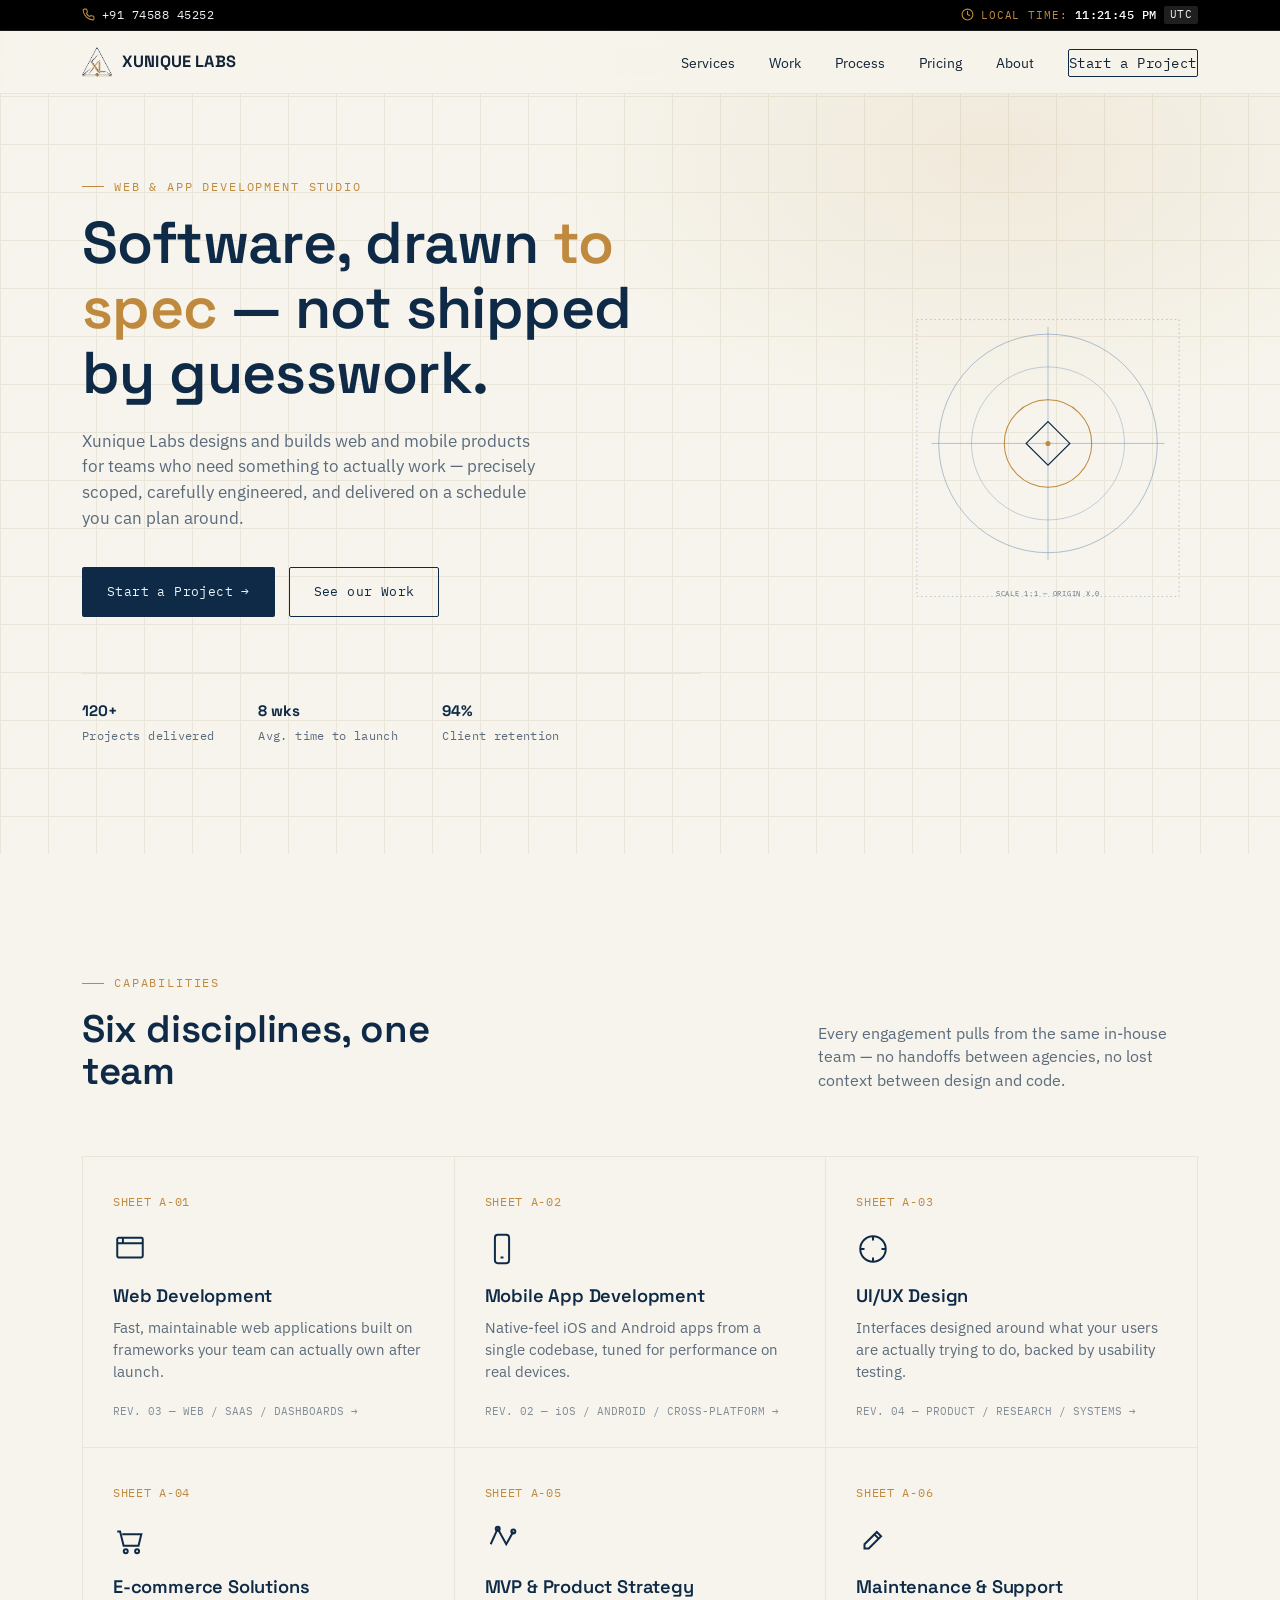
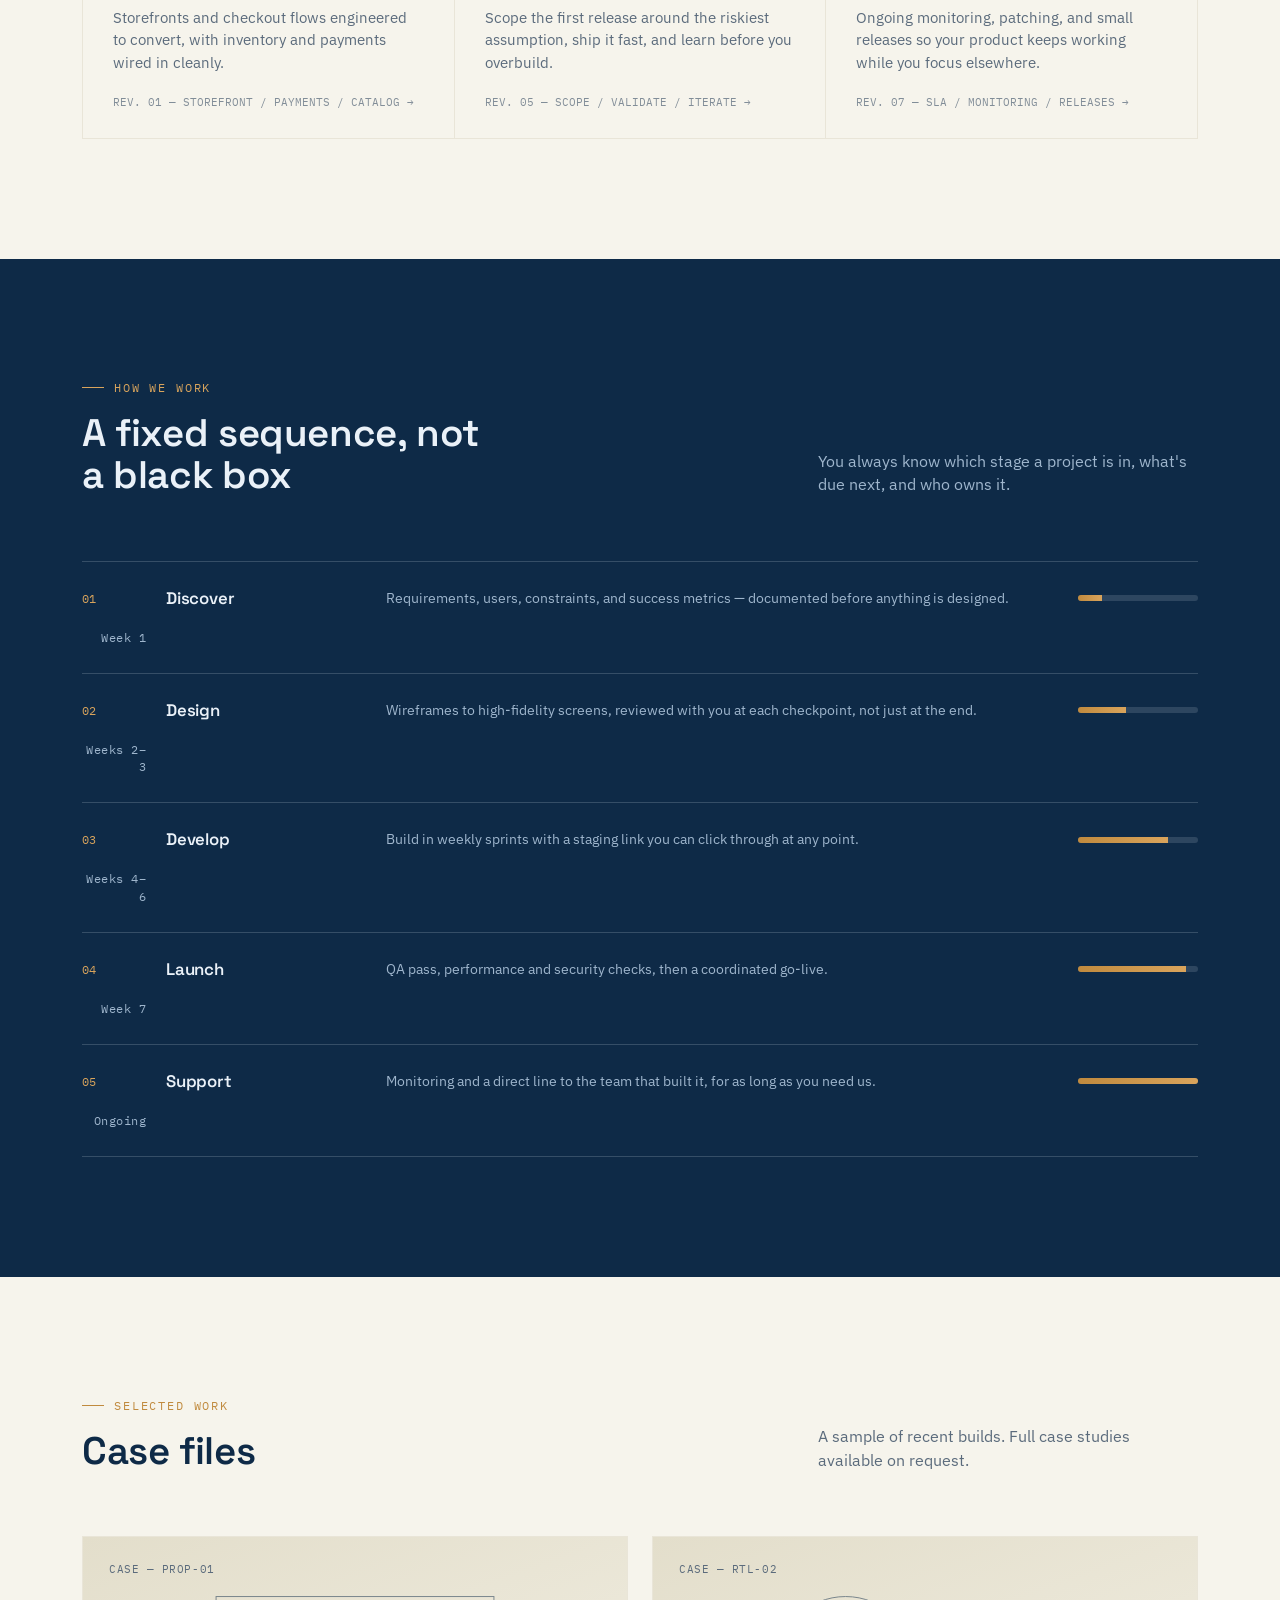
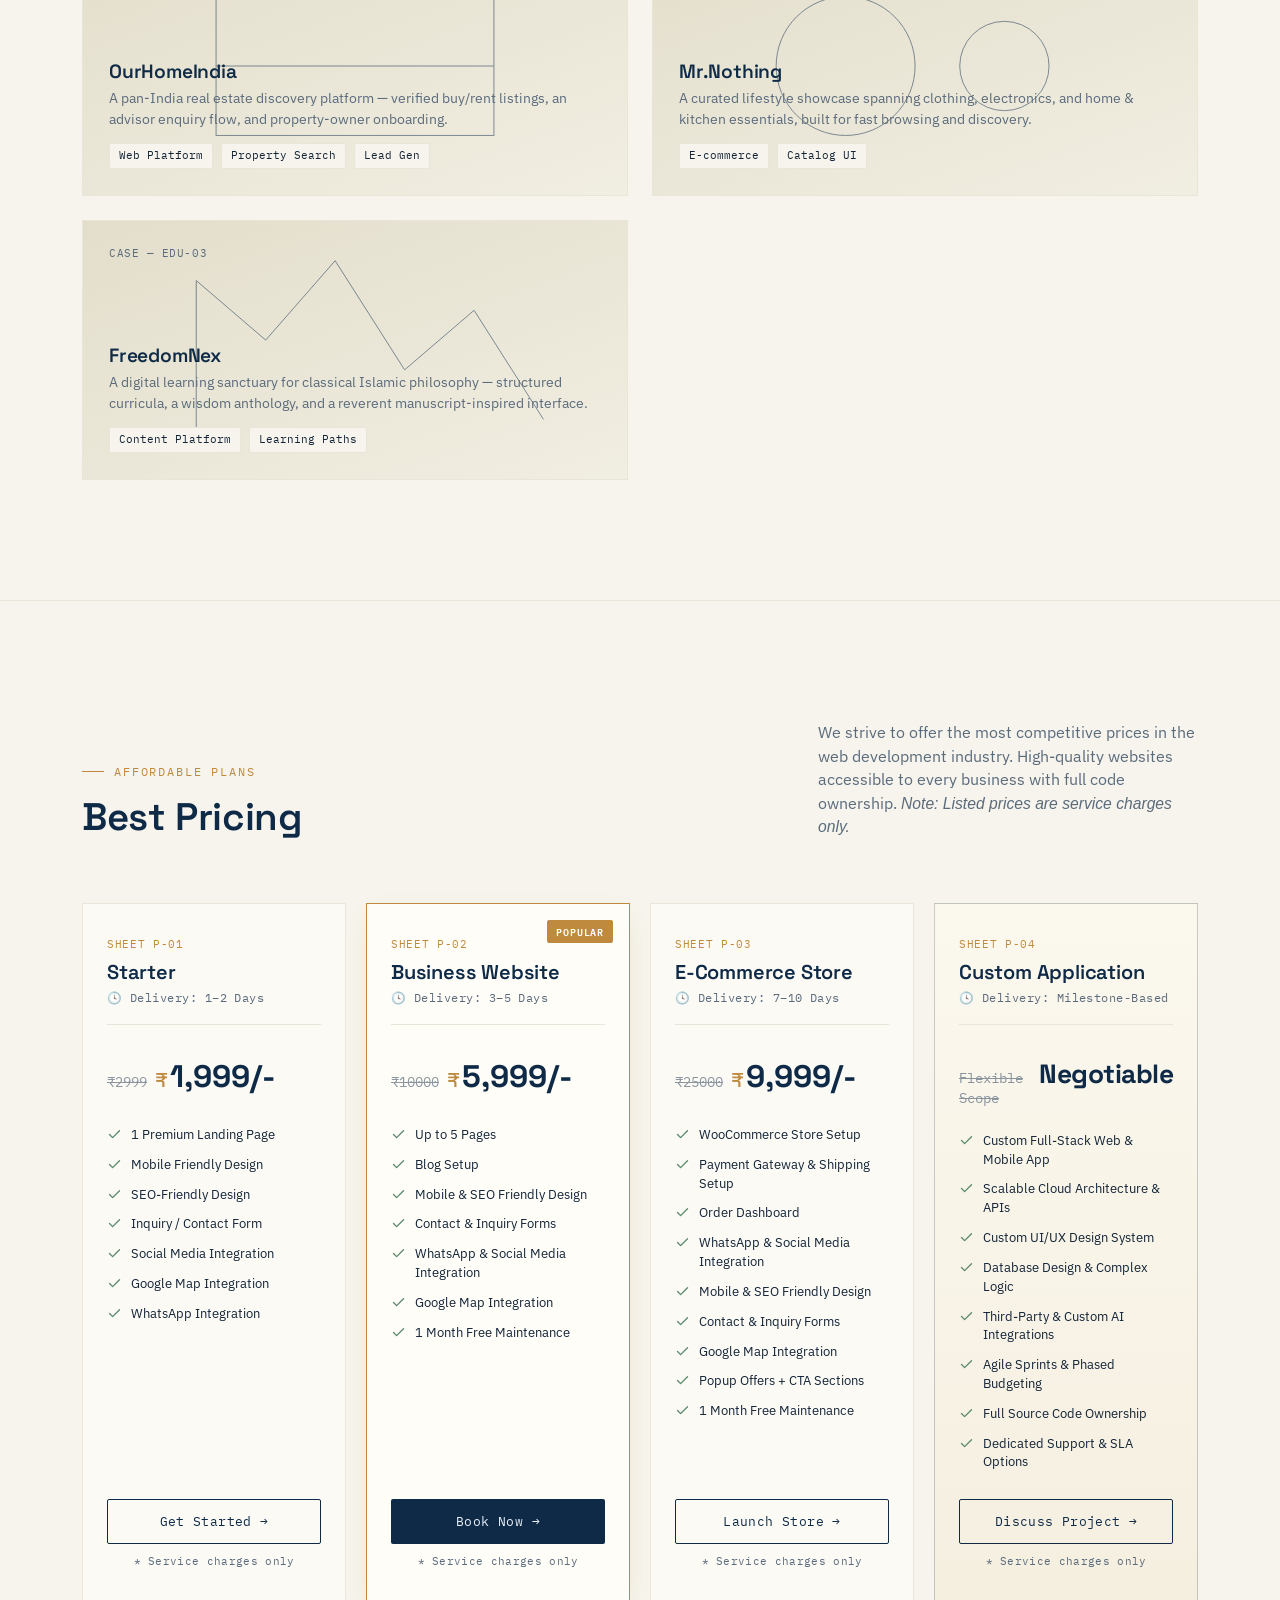
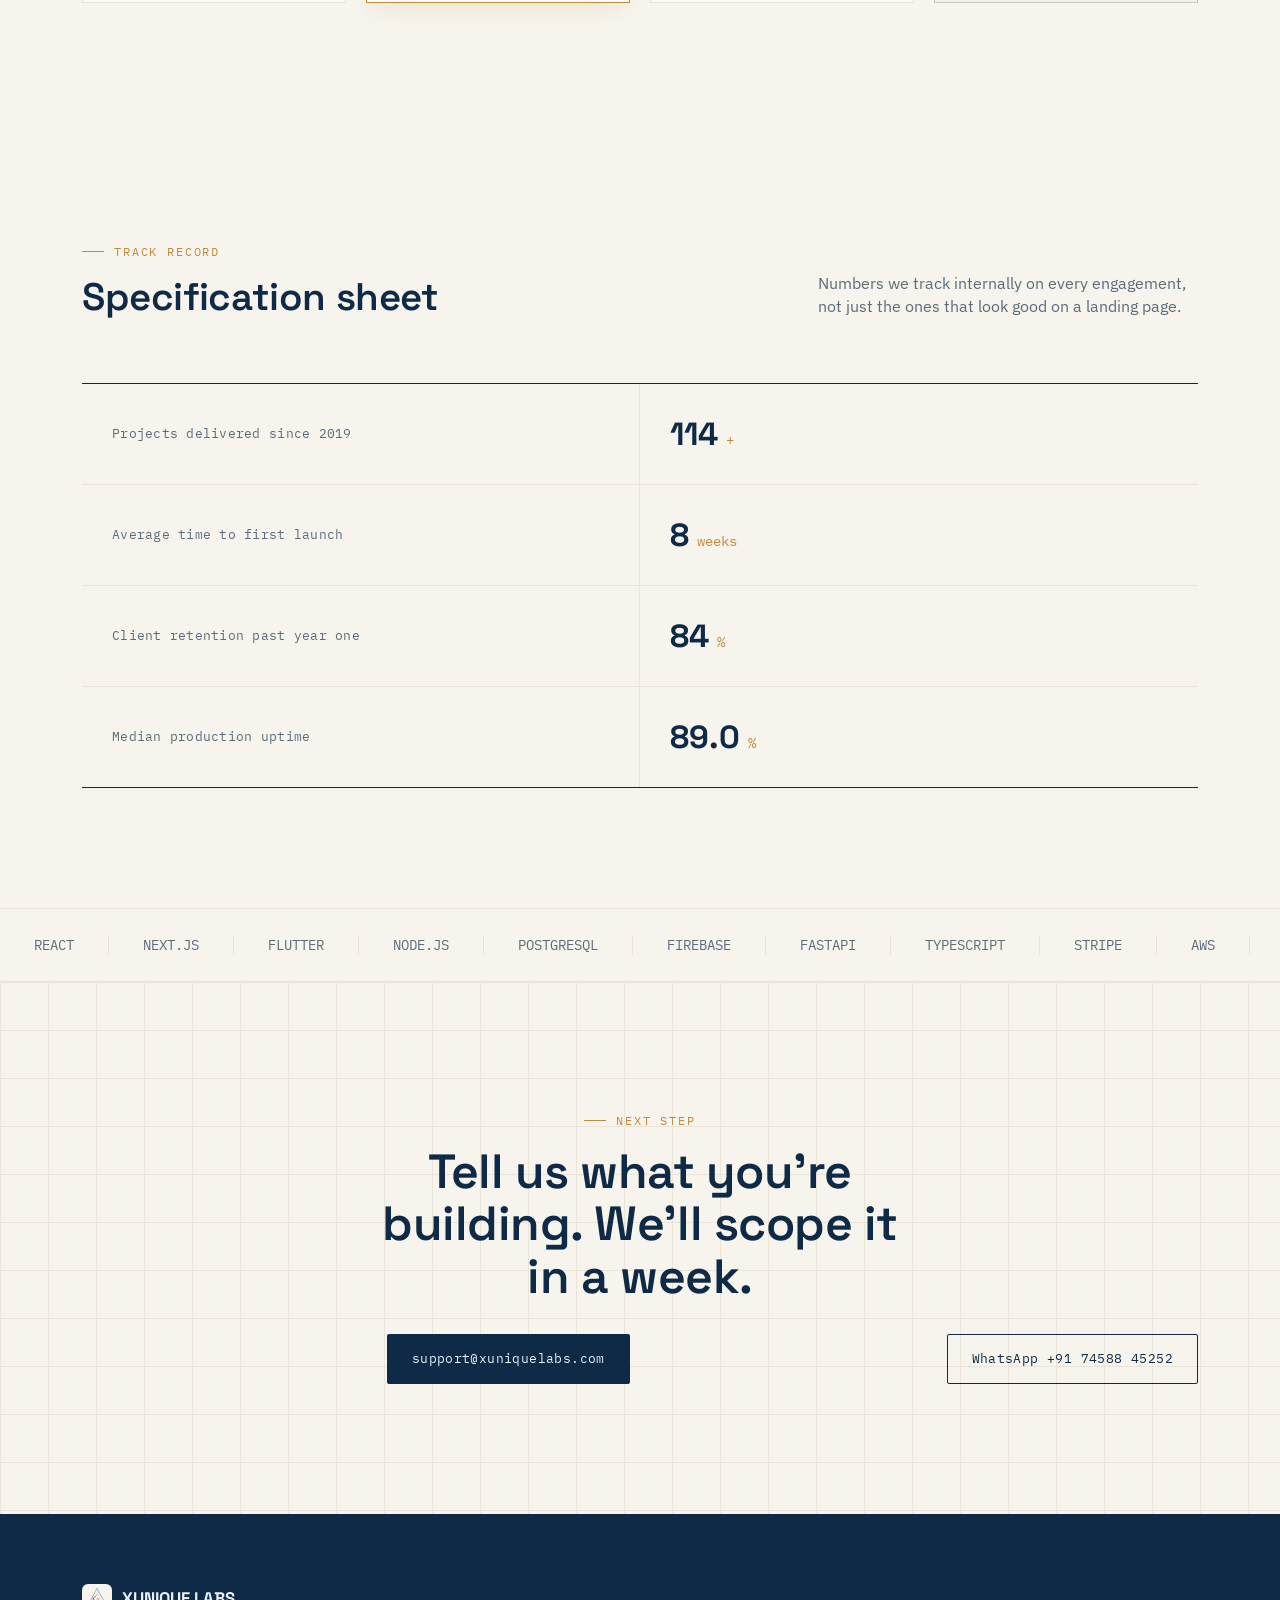
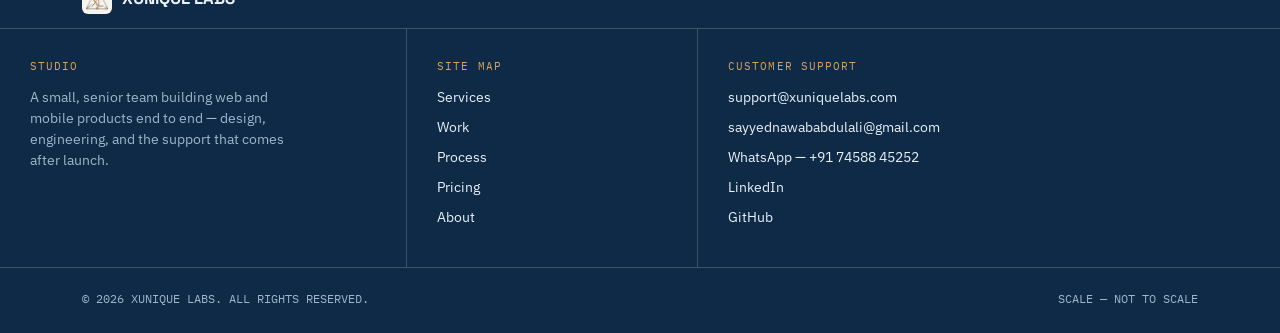
==== commit 37617dca: "Update pricing details and clarify service charges in the pricing section" ====
--- a/index.html
+++ b/index.html
@@ -1180,7 +1180,7 @@
           <div class="eyebrow">Affordable Plans</div>
           <h2>Best Pricing</h2>
         </div>
-        <p>We strive to offer the most competitive prices in the web development industry. Our mission is to make high-quality websites accessible to every business, startup, agency and company, ensuring affordability without compromising on excellence.</p>
+        <p>We strive to offer the most competitive prices in the web development industry. High-quality websites accessible to every business with full code ownership. <em>Note: Listed prices are service charges only.</em></p>
       </div>
 
       <div class="pricing-grid reveal">
@@ -1197,7 +1197,7 @@
           <div class="pricing-price-box">
             <span class="pricing-orig">₹2999</span>
             <div class="pricing-curr">
-              <span class="curr-sym">₹</span>999/-
+              <span class="curr-sym">₹</span>1,999/-
             </div>
           </div>
           <ul class="pricing-features">
@@ -1231,8 +1231,8 @@
             </li>
           </ul>
           <div class="pricing-footer">
-            <a href="https://wa.me/917458845252?text=Hi%20Xunique%20Labs,%20I'm%20interested%20in%20the%20Starter%20Plan%20(₹999/-%20Landing%20Page,%201–2%20Days).%20How%20can%20we%20proceed%20further%3F" class="btn btn-ghost" target="_blank" rel="noopener">Get Started →</a>
-            <span class="pricing-note">No Hidden or Extra Charges</span>
+            <a href="https://wa.me/917458845252?text=Hi%20Xunique%20Labs,%20I'm%20interested%20in%20the%20Starter%20Plan%20(₹1,999/-%20Landing%20Page,%201–2%20Days).%20How%20can%20we%20proceed%20further%3F" class="btn btn-ghost" target="_blank" rel="noopener">Get Started →</a>
+            <span class="pricing-note">* Service charges only</span>
           </div>
         </div>
 
@@ -1249,7 +1249,7 @@
           <div class="pricing-price-box">
             <span class="pricing-orig">₹10000</span>
             <div class="pricing-curr">
-              <span class="curr-sym">₹</span>4,999/-
+              <span class="curr-sym">₹</span>5,999/-
             </div>
           </div>
           <ul class="pricing-features">
@@ -1283,8 +1283,8 @@
             </li>
           </ul>
           <div class="pricing-footer">
-            <a href="https://wa.me/917458845252?text=Hi%20Xunique%20Labs,%20I'm%20interested%20in%20the%20Business%20Website%20Plan%20(₹4,999/-%20Up%20to%205%20Pages,%203–5%20Days).%20Let's%20discuss%20and%20book%20this%20project." class="btn btn-primary" target="_blank" rel="noopener">Book Now →</a>
-            <span class="pricing-note">No Hidden or Extra Charges</span>
+            <a href="https://wa.me/917458845252?text=Hi%20Xunique%20Labs,%20I'm%20interested%20in%20the%20Business%20Website%20Plan%20(₹5,999/-%20Up%20to%205%20Pages,%203–5%20Days).%20Let's%20discuss%20and%20book%20this%20project." class="btn btn-primary" target="_blank" rel="noopener">Book Now →</a>
+            <span class="pricing-note">* Service charges only</span>
           </div>
         </div>
 
@@ -1343,7 +1343,7 @@
           </ul>
           <div class="pricing-footer">
             <a href="https://wa.me/917458845252?text=Hi%20Xunique%20Labs,%20I'm%20interested%20in%20the%20E-Commerce%20Store%20Plan%20(₹9,999/-%20WooCommerce%20%26%20Payments,%207–10%20Days).%20Let's%20launch%20my%20store." class="btn btn-ghost" target="_blank" rel="noopener">Launch Store →</a>
-            <span class="pricing-note">No Hidden or Extra Charges</span>
+            <span class="pricing-note">* Service charges only</span>
           </div>
         </div>
 
@@ -1398,7 +1398,7 @@
           </ul>
           <div class="pricing-footer">
             <a href="https://wa.me/917458845252?text=Hi%20Xunique%20Labs,%20I'm%20looking%20for%20a%20Custom%20Large-Scale%20Application%20Plan%20(Full-Stack%20Web/Mobile).%20Let's%20discuss%20our%20project%20scope,%20milestones,%20and%20negotiate%20pricing." class="btn btn-ghost" target="_blank" rel="noopener">Discuss Project →</a>
-            <span class="pricing-note">Tailored Quotes &amp; Phased Terms</span>
+            <span class="pricing-note">* Service charges only</span>
           </div>
         </div>
 
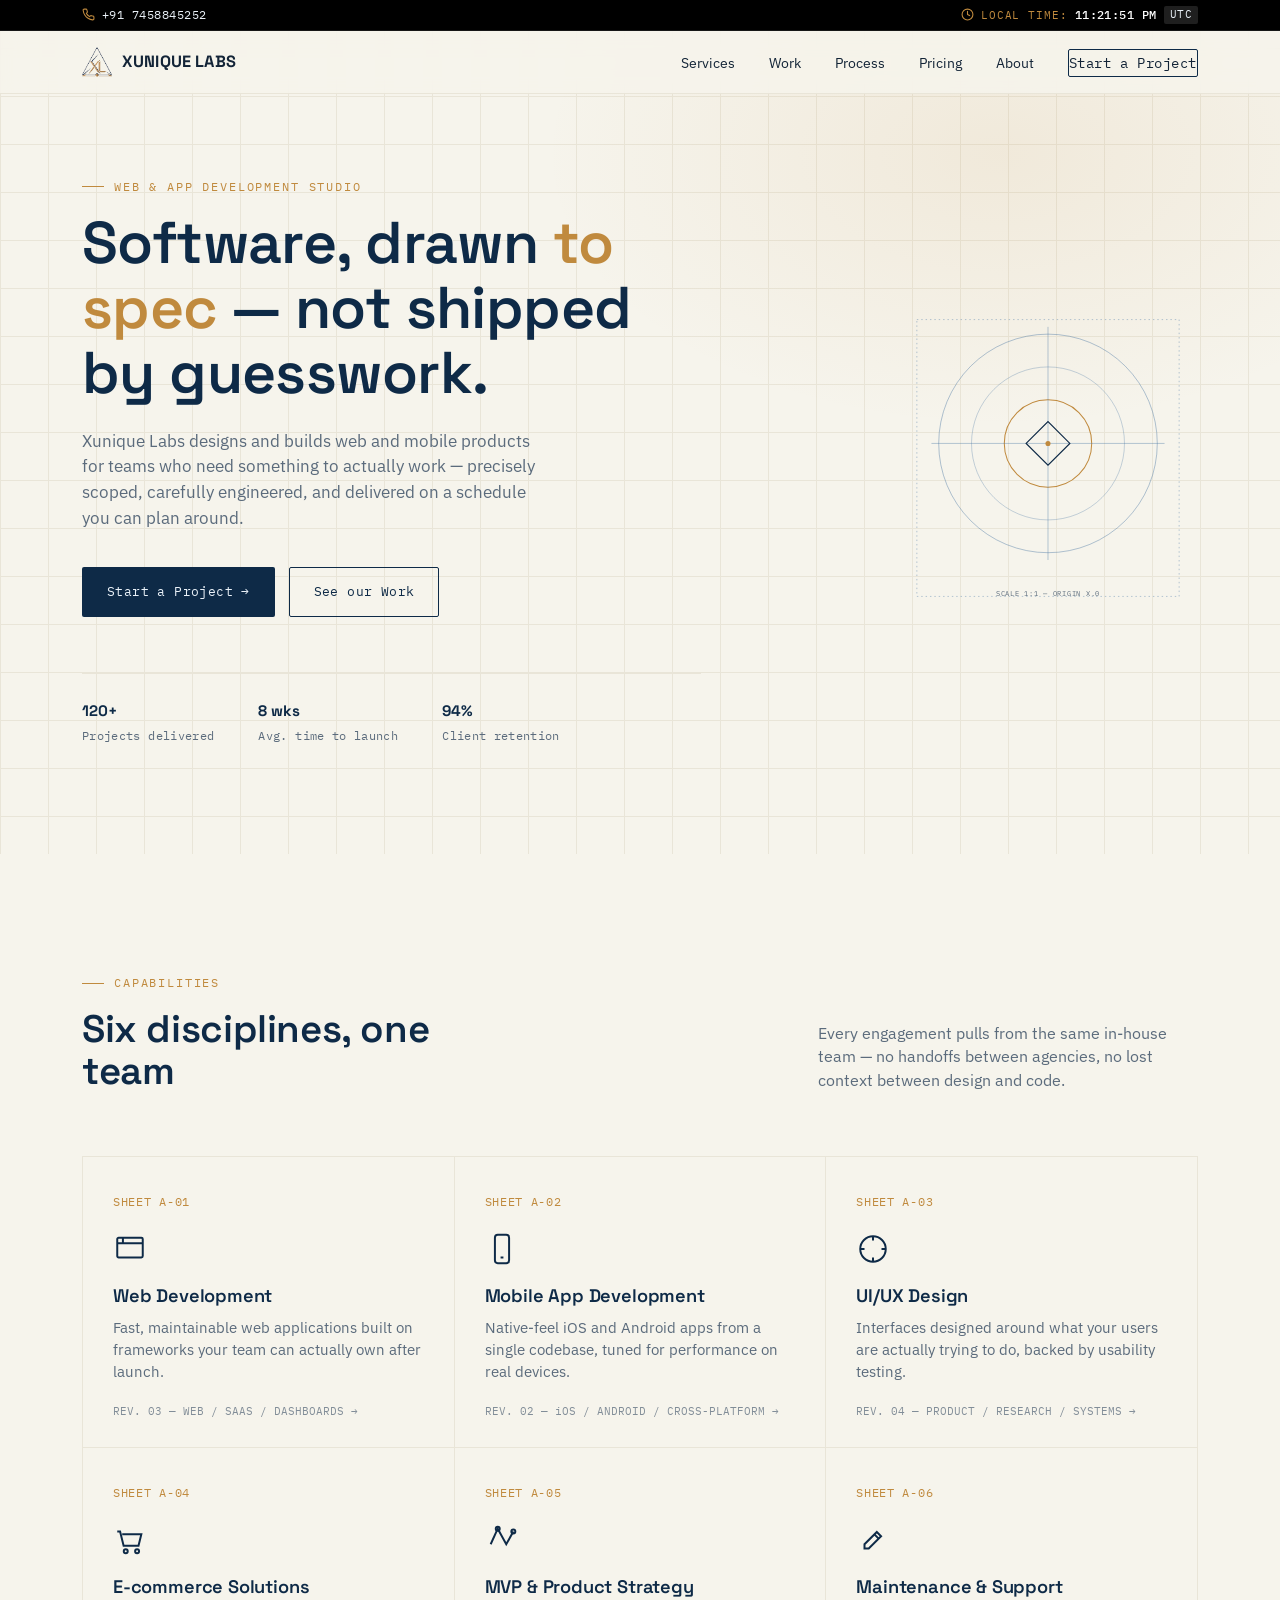
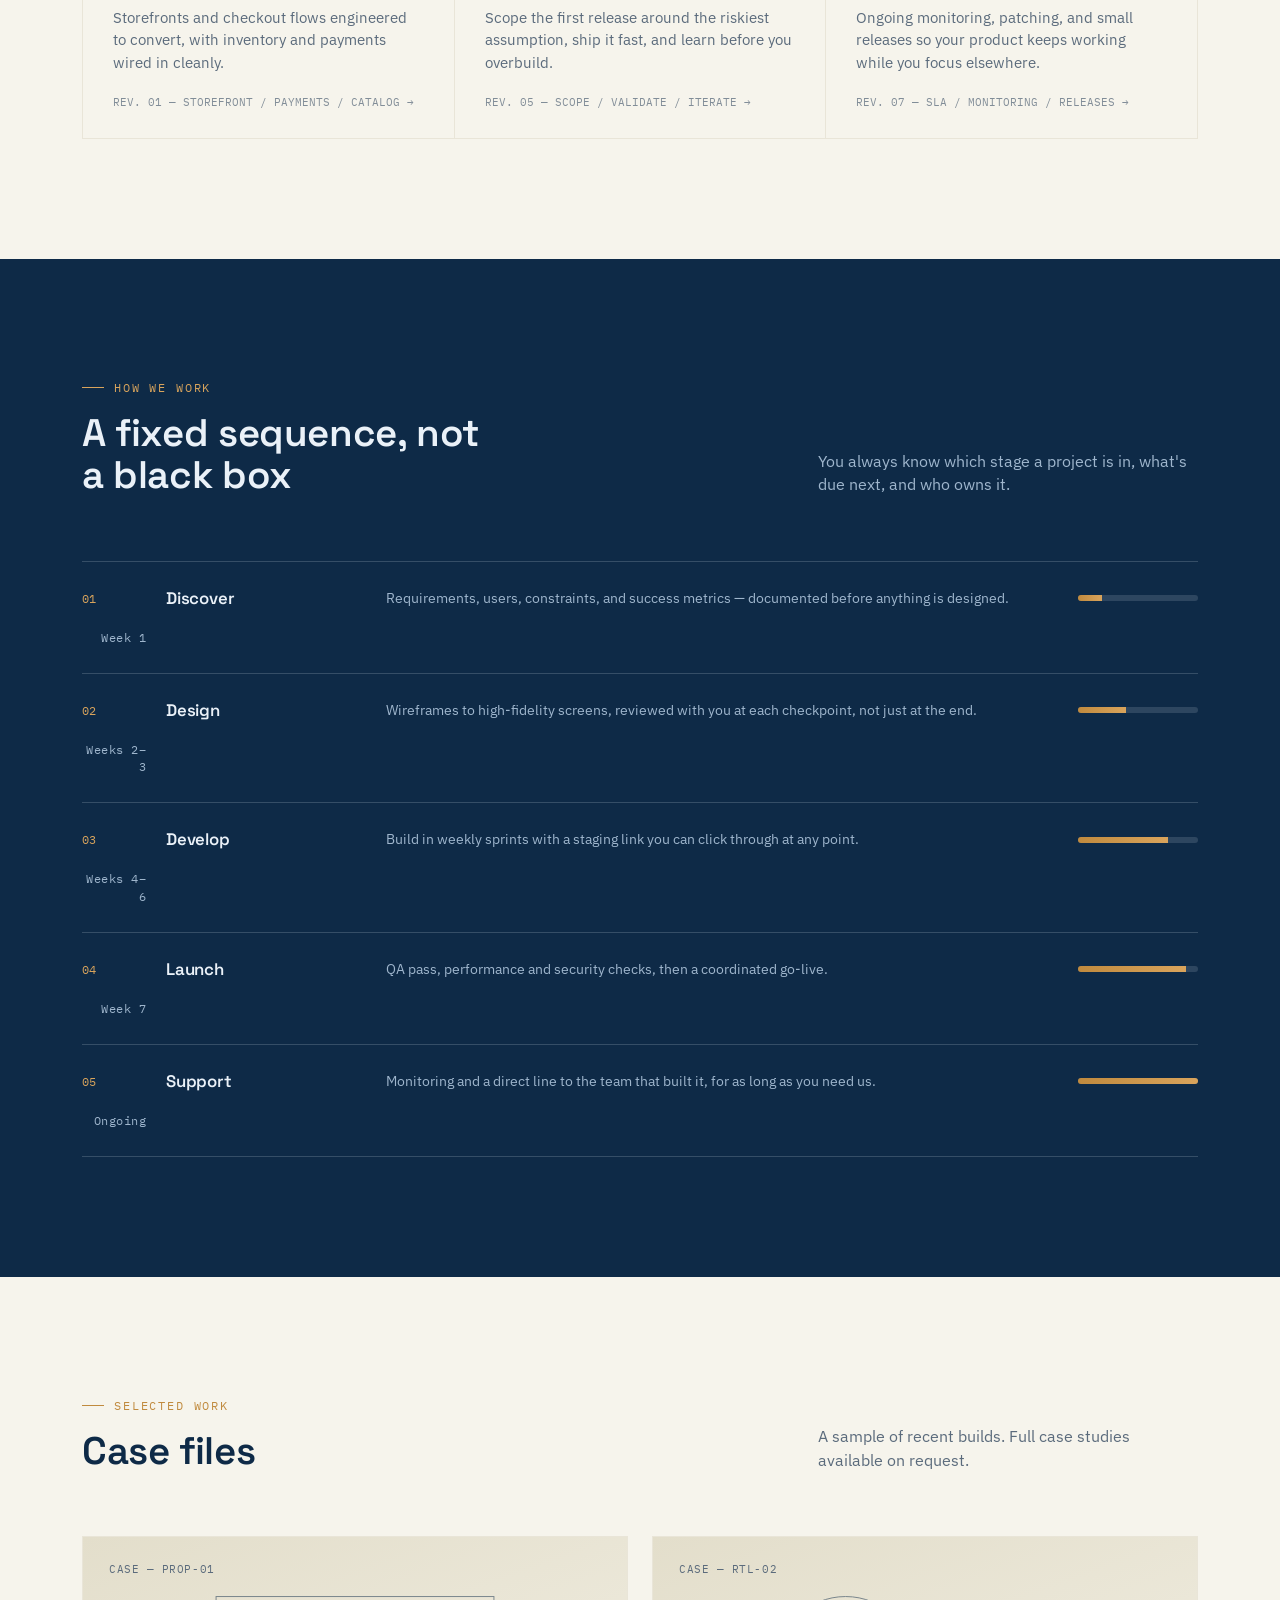
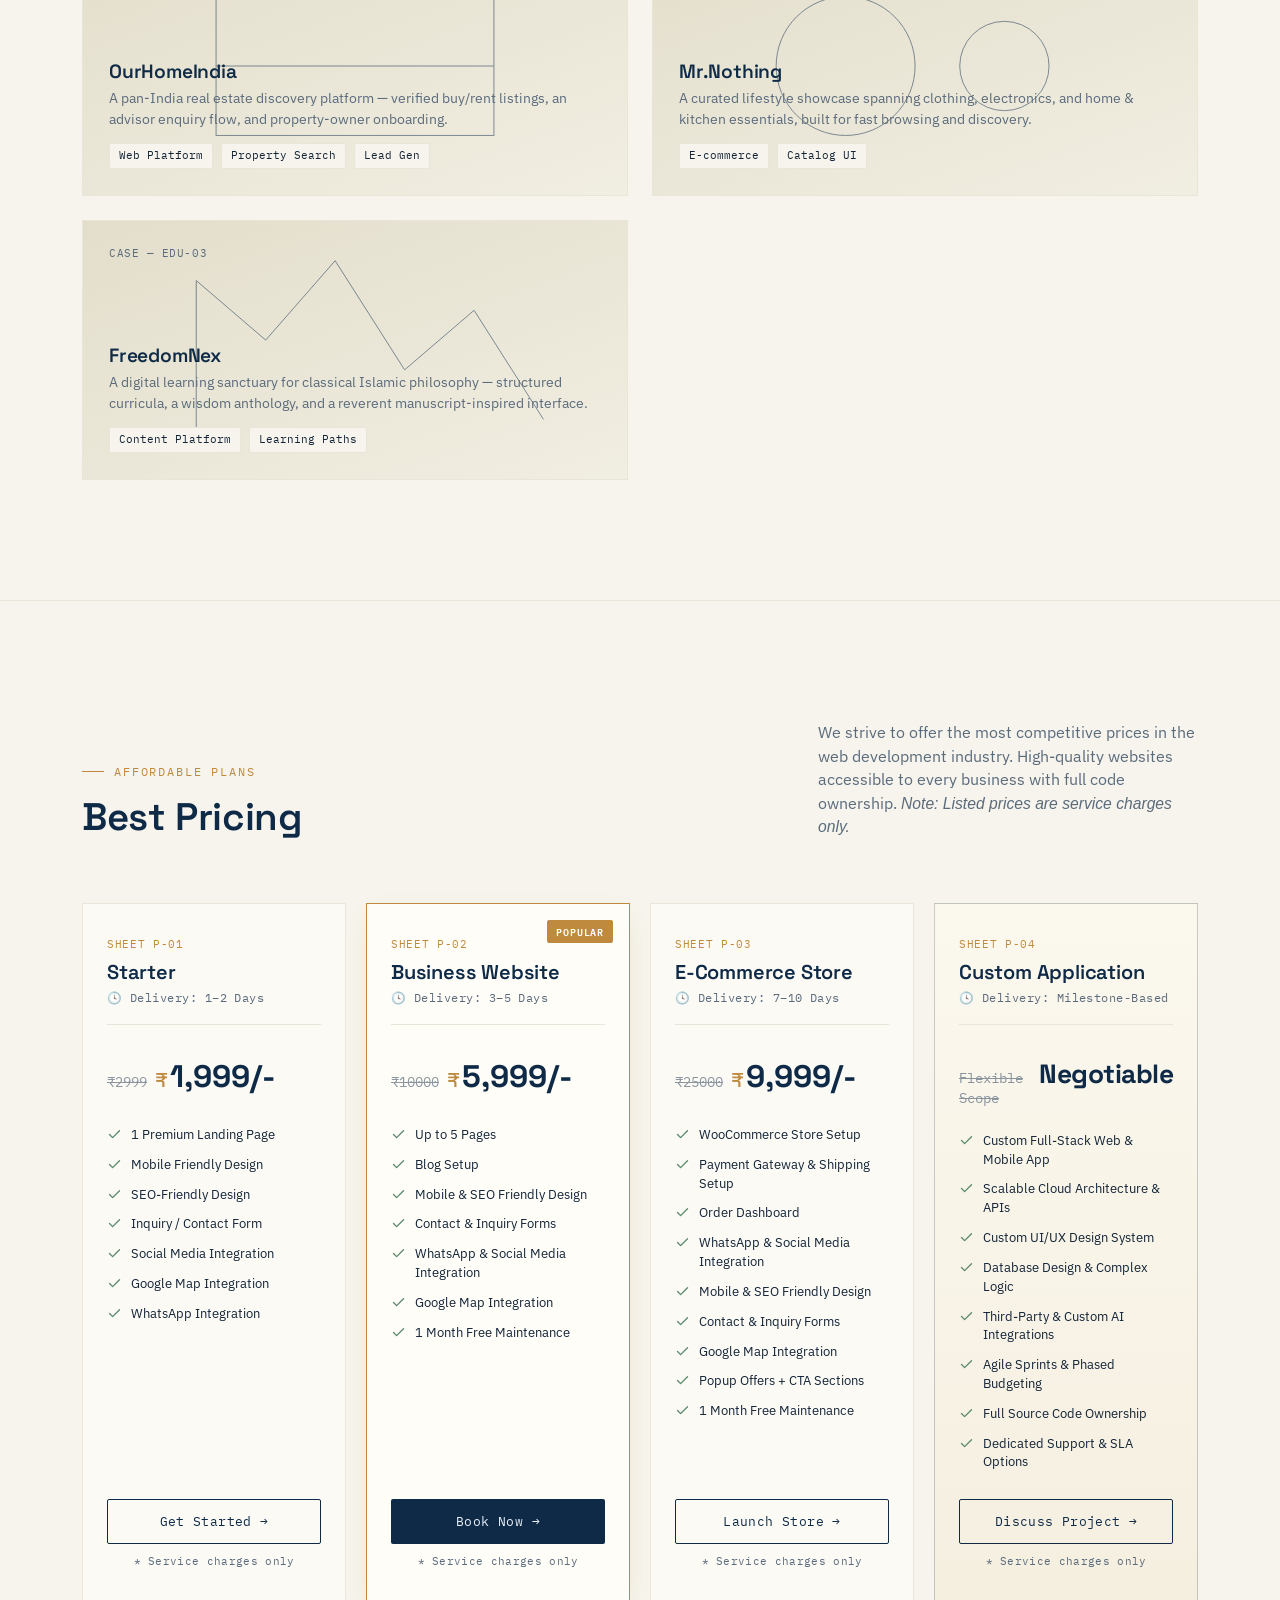
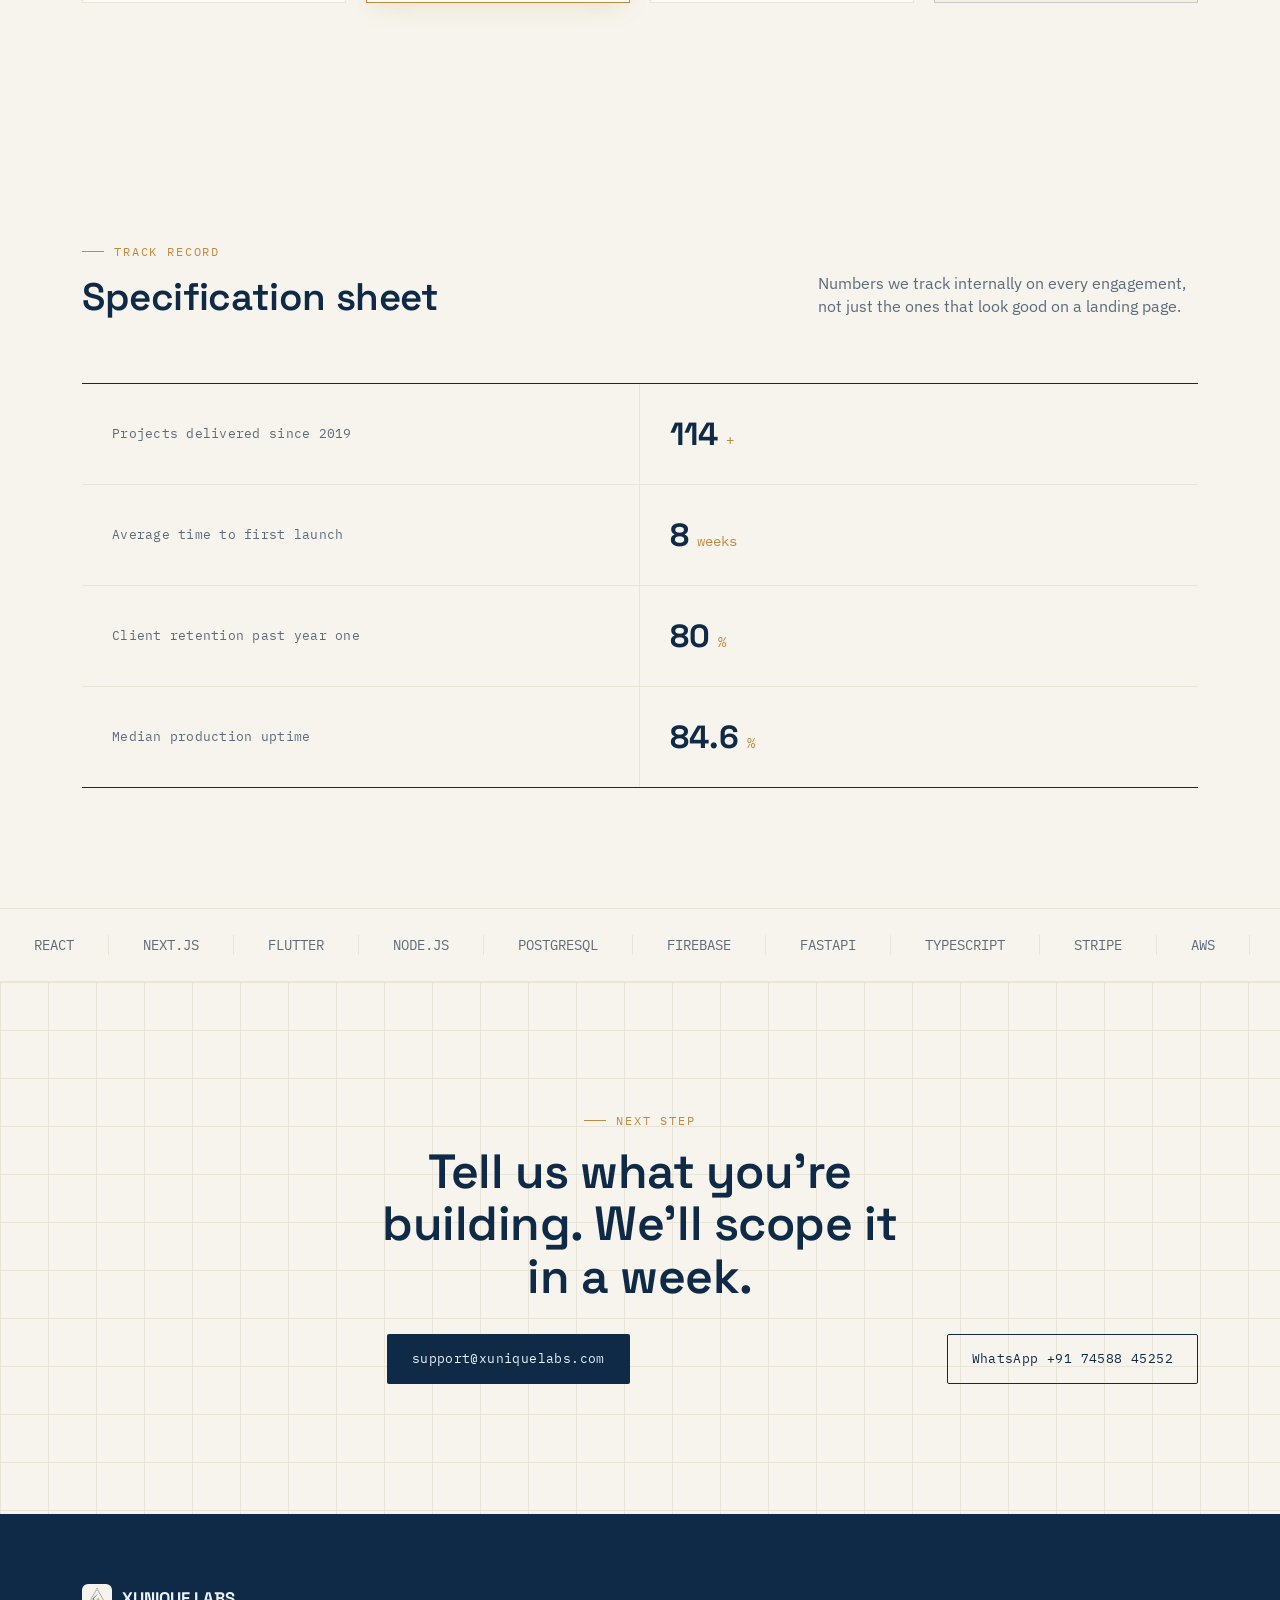
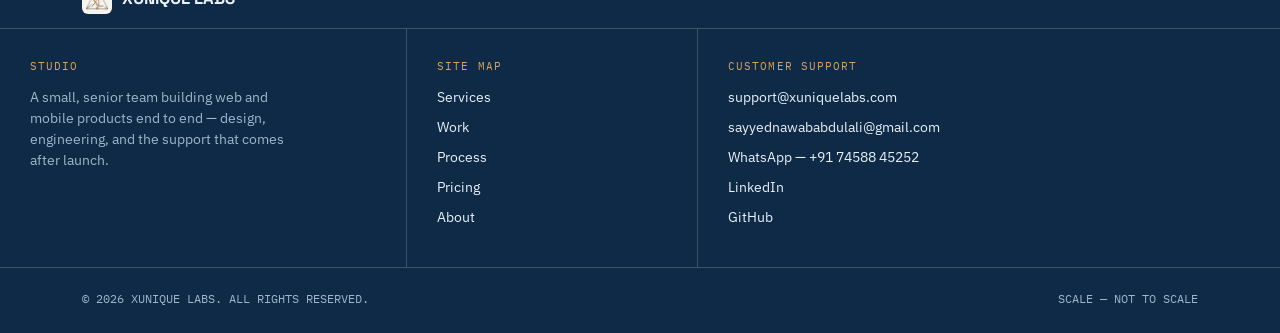
==== commit 1bf7f758: "Add floating WhatsApp button with tooltip for inquiries" ====
--- a/index.html
+++ b/index.html
@@ -923,6 +923,100 @@
     .top-strip-inner{padding:5px 14px; font-size:0.63rem;}
     .top-strip-tz{font-size:0.6rem; padding:1px 4px;}
   }
+
+  /* ---------- FLOATING WHATSAPP BUTTON ---------- */
+  .whatsapp-float{
+    position:fixed;
+    bottom:28px;
+    right:28px;
+    width:56px;
+    height:56px;
+    background:#25D366;
+    color:#FFFFFF;
+    border-radius:50%;
+    display:flex;
+    align-items:center;
+    justify-content:center;
+    box-shadow:0 8px 24px -4px rgba(37,211,102,0.45), 0 4px 12px rgba(14,42,71,0.15);
+    z-index:999;
+    text-decoration:none;
+    transition:transform 0.3s cubic-bezier(0.175, 0.885, 0.32, 1.275), box-shadow 0.3s ease, background-color 0.2s ease;
+  }
+  .whatsapp-float:hover{
+    background:#20BA5A;
+    transform:scale(1.08) translateY(-2px);
+    box-shadow:0 12px 28px -4px rgba(37,211,102,0.65), 0 6px 16px rgba(14,42,71,0.22);
+    color:#FFFFFF;
+  }
+  .whatsapp-float::before{
+    content:"";
+    position:absolute;
+    inset:-3px;
+    border-radius:50%;
+    border:2px solid #25D366;
+    opacity:0.6;
+    animation:wa-pulse 2.4s infinite ease-out;
+    pointer-events:none;
+  }
+  @keyframes wa-pulse{
+    0%{transform:scale(1); opacity:0.6;}
+    60%{transform:scale(1.35); opacity:0;}
+    100%{transform:scale(1.35); opacity:0;}
+  }
+  .whatsapp-float svg{
+    width:30px;
+    height:30px;
+    fill:currentColor;
+  }
+  .whatsapp-tooltip{
+    position:absolute;
+    right:calc(100% + 12px);
+    top:50%;
+    transform:translateY(-50%) translateX(6px);
+    background:var(--ink);
+    color:var(--text-on-ink);
+    font-family:'IBM Plex Mono', monospace;
+    font-size:0.75rem;
+    letter-spacing:0.03em;
+    padding:6px 12px;
+    border-radius:4px;
+    white-space:nowrap;
+    opacity:0;
+    pointer-events:none;
+    transition:opacity 0.2s ease, transform 0.2s ease;
+    box-shadow:0 6px 16px rgba(14,42,71,0.25);
+    border:1px solid rgba(255,255,255,0.08);
+  }
+  .whatsapp-tooltip::after{
+    content:"";
+    position:absolute;
+    left:100%;
+    top:50%;
+    transform:translateY(-50%);
+    border-width:5px;
+    border-style:solid;
+    border-color:transparent transparent transparent var(--ink);
+  }
+  .whatsapp-float:hover .whatsapp-tooltip{
+    opacity:1;
+    transform:translateY(-50%) translateX(0);
+  }
+
+  @media (max-width:600px){
+    .whatsapp-float{
+      bottom:20px;
+      right:20px;
+      width:50px;
+      height:50px;
+    }
+    .whatsapp-float svg{
+      width:26px;
+      height:26px;
+    }
+    .whatsapp-tooltip{
+      display:none;
+    }
+  }
 </style>
 </head>
 <body>
@@ -933,7 +1027,7 @@
       <div class="top-strip-left">
         <a href="tel:+917458845252" class="top-strip-link" title="Call Xunique Labs">
           <svg class="top-strip-icon" viewBox="0 0 24 24"><path d="M22 16.92v3a2 2 0 0 1-2.18 2 19.79 19.79 0 0 1-8.63-3.07 19.5 19.5 0 0 1-6-6 19.79 19.79 0 0 1-3.07-8.67A2 2 0 0 1 4.11 2h3a2 2 0 0 1 2 1.72 12.84 12.84 0 0 0 .7 2.81 2 2 0 0 1-.45 2.11L8.09 9.91a16 16 0 0 0 6 6l1.27-1.27a2 2 0 0 1 2.11-.45 12.84 12.84 0 0 0 2.81.7A2 2 0 0 1 22 16.92z"></path></svg>
-          <span>+91 74588 45252</span>
+          <span>+91 7458845252</span>
         </a>
       </div>
       <div class="top-strip-right">
@@ -1015,6 +1109,7 @@
         <p>Every engagement pulls from the same in-house team — no handoffs between agencies, no lost context between design and code.</p>
       </div>
     </div>
+
     <div class="wrap">
       <div class="sheet-grid reveal">
 
@@ -1132,7 +1227,7 @@
         <p>A sample of recent builds. Full case studies available on request.</p>
       </div>
 
-      <div class="work-grid reveal">
+  <div class="work-grid reveal">
         <a class="case" href="https://www.ourhomeindia.com/" target="_blank" rel="noopener">
           <div class="case-figure" aria-hidden="true">
             <svg viewBox="0 0 400 260" xmlns="http://www.w3.org/2000/svg"><rect x="60" y="60" width="280" height="140" stroke="#0E2A47" stroke-width="1" fill="none"/><path d="M60 130H340" stroke="#0E2A47" stroke-width="1"/></svg>
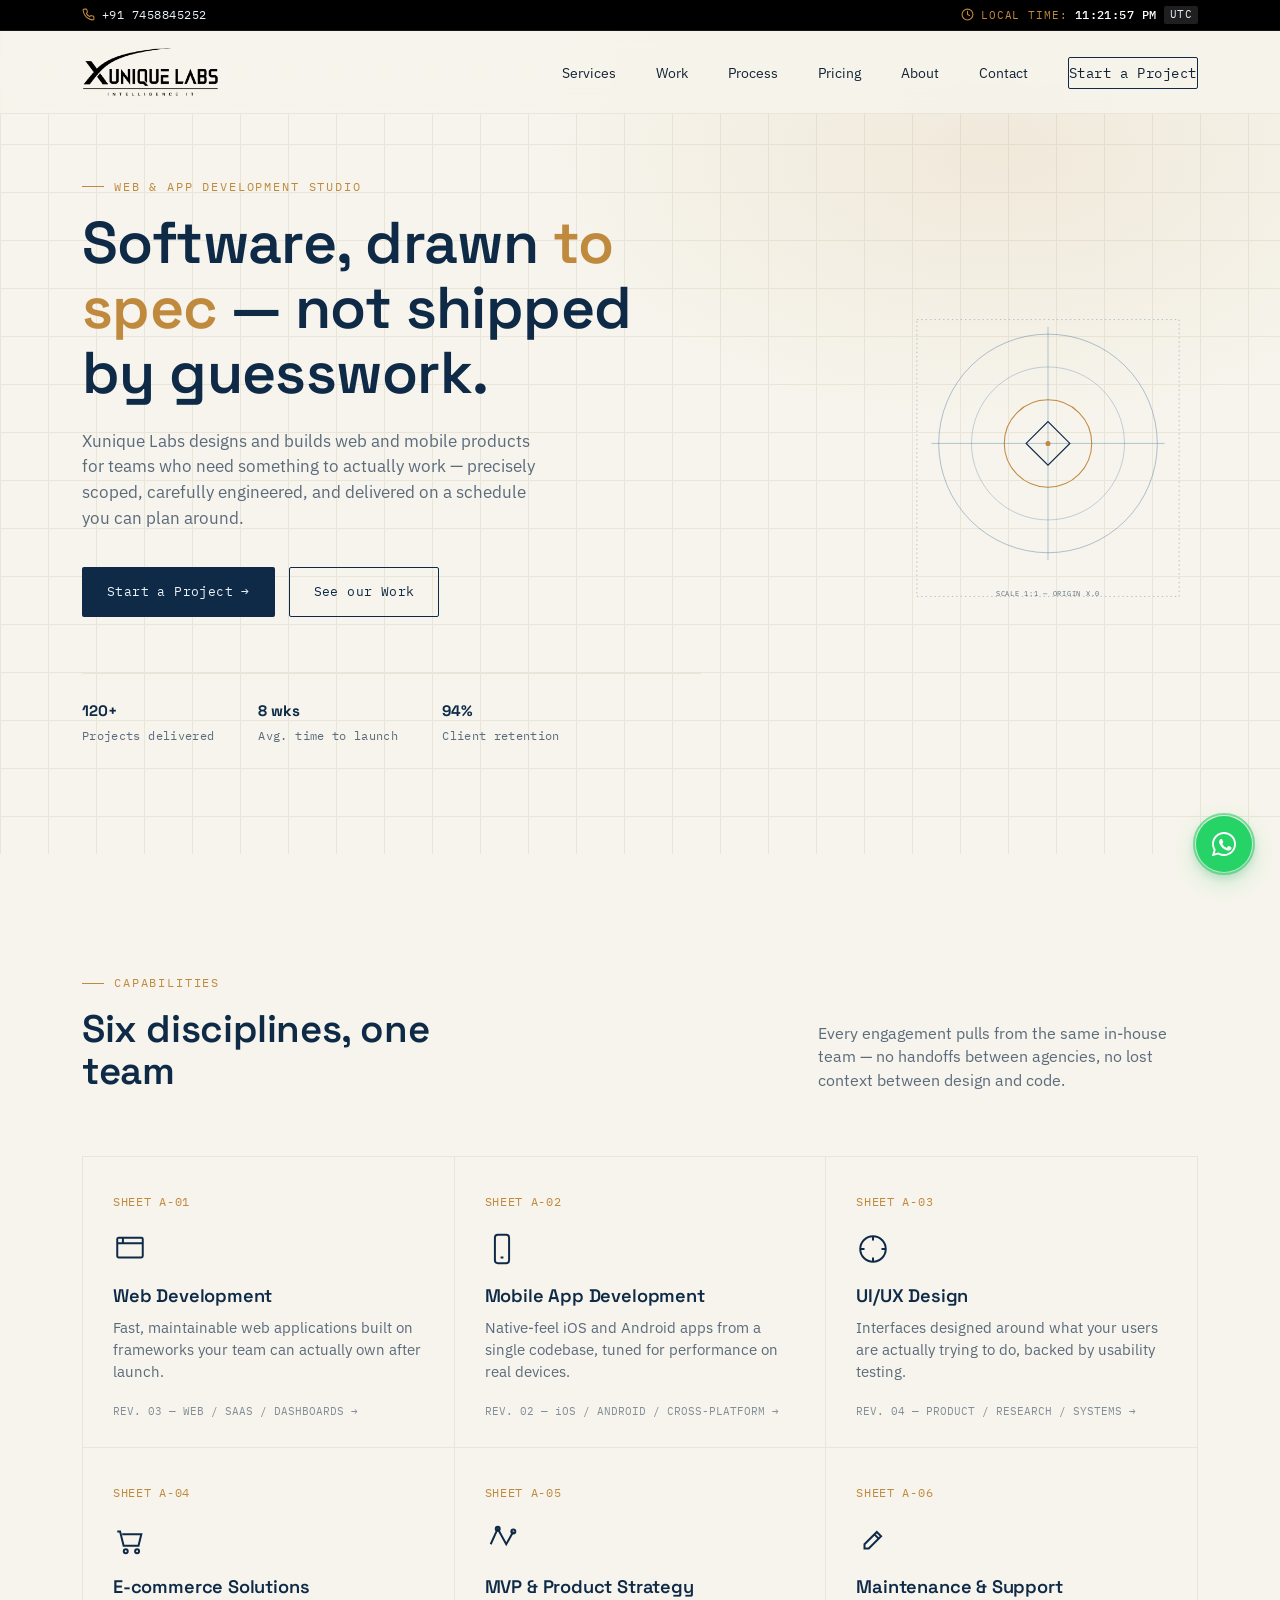
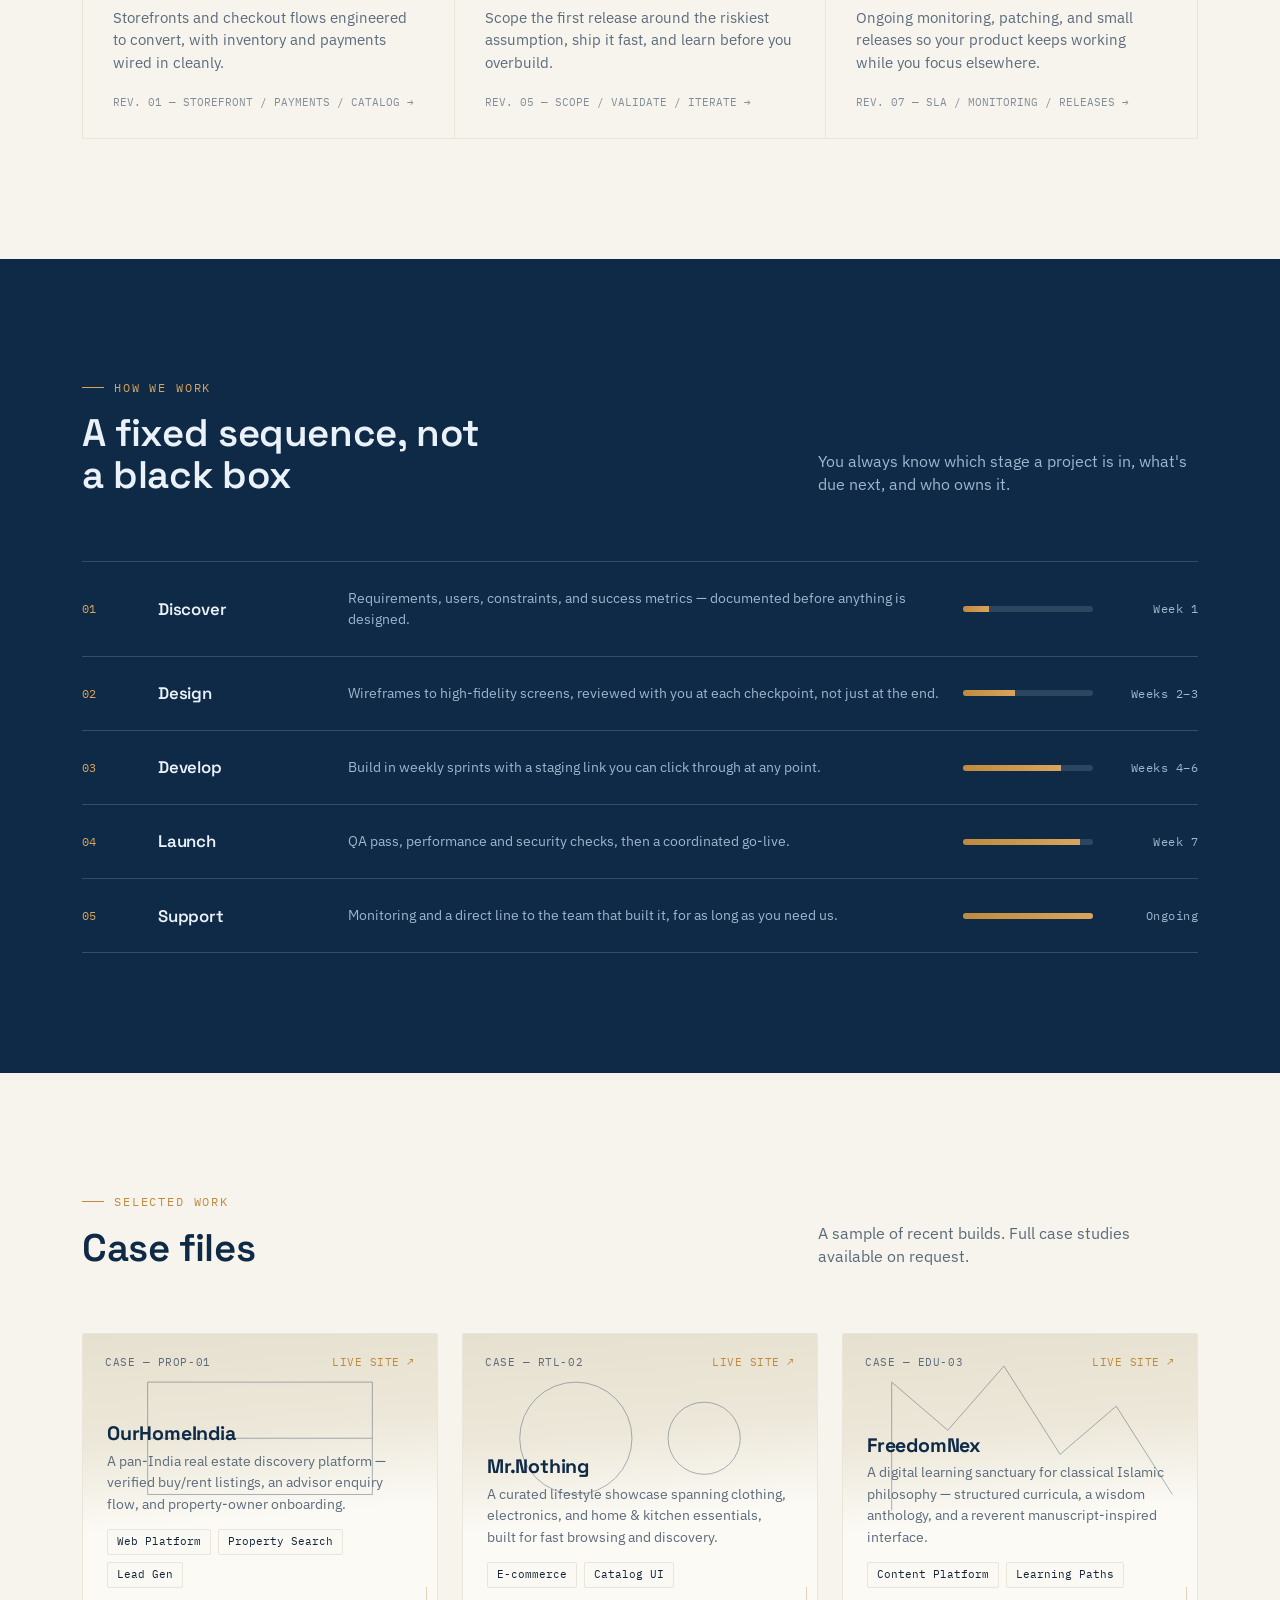
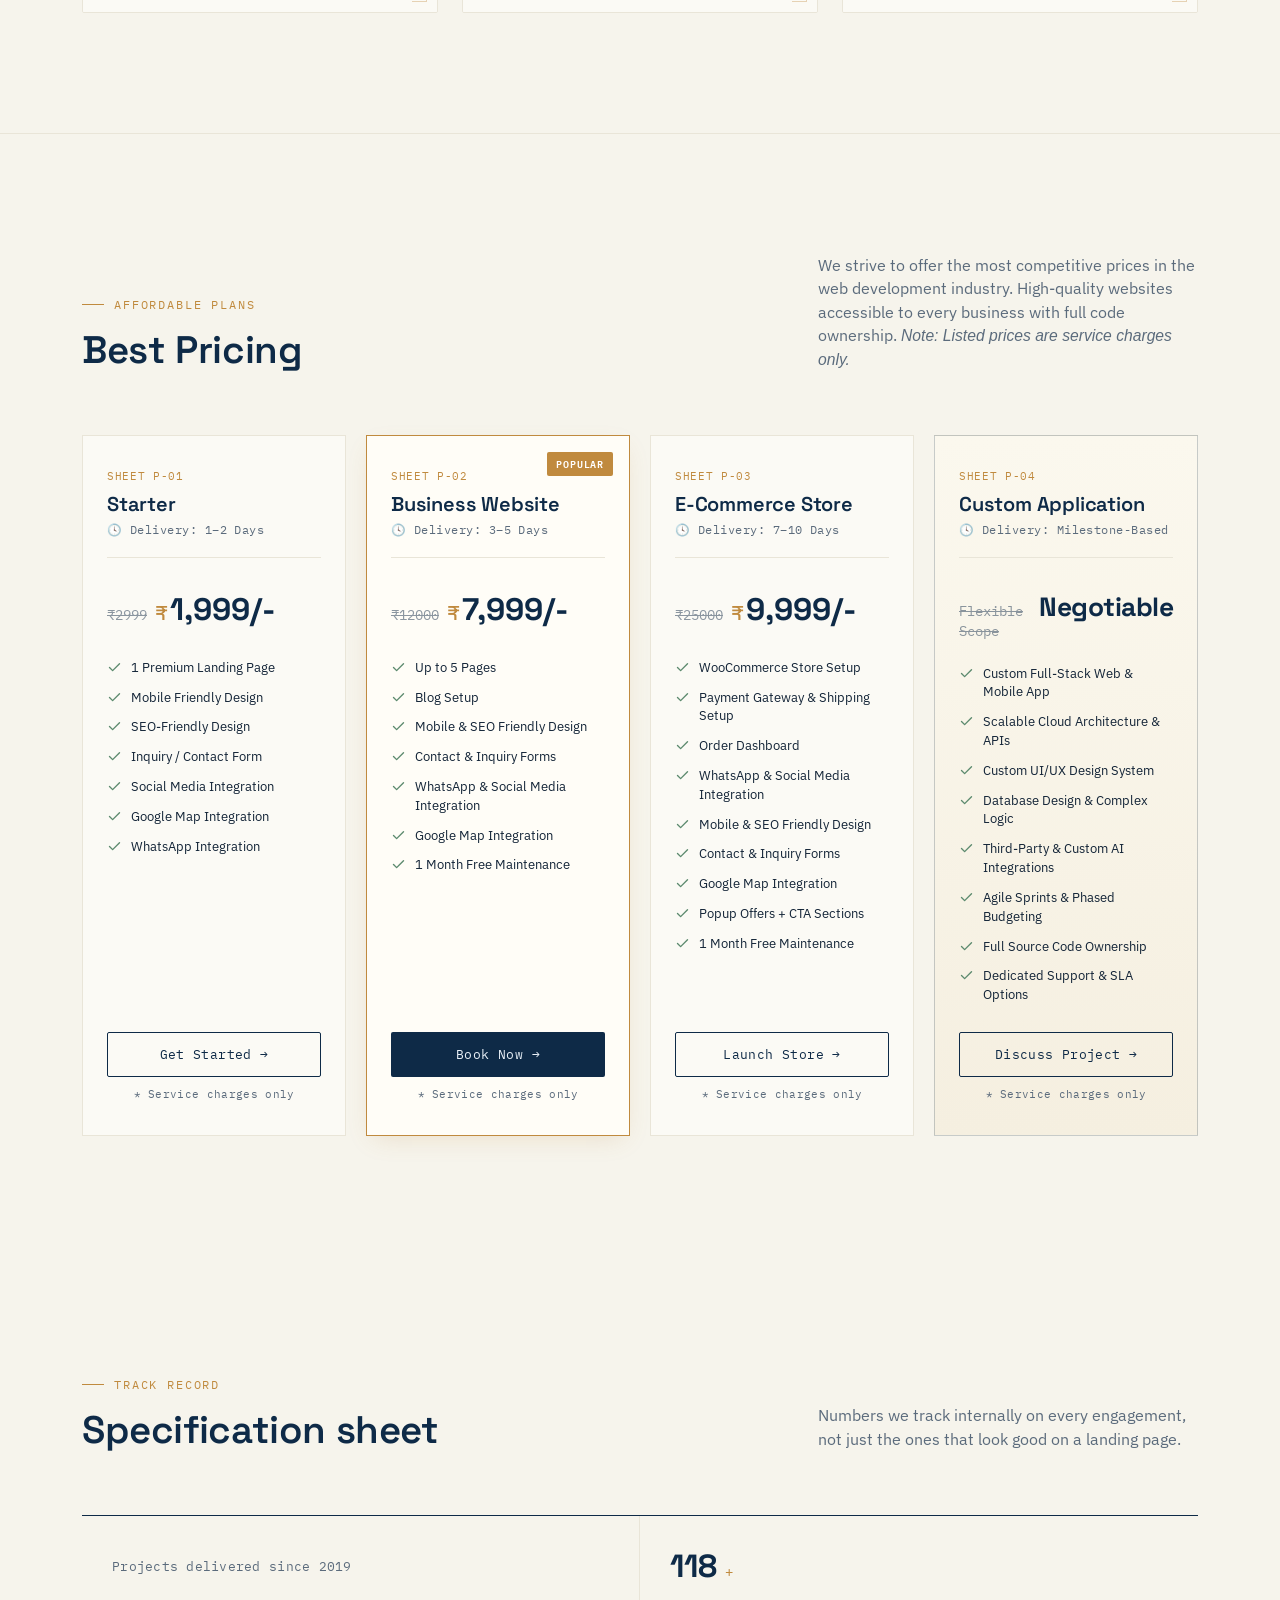
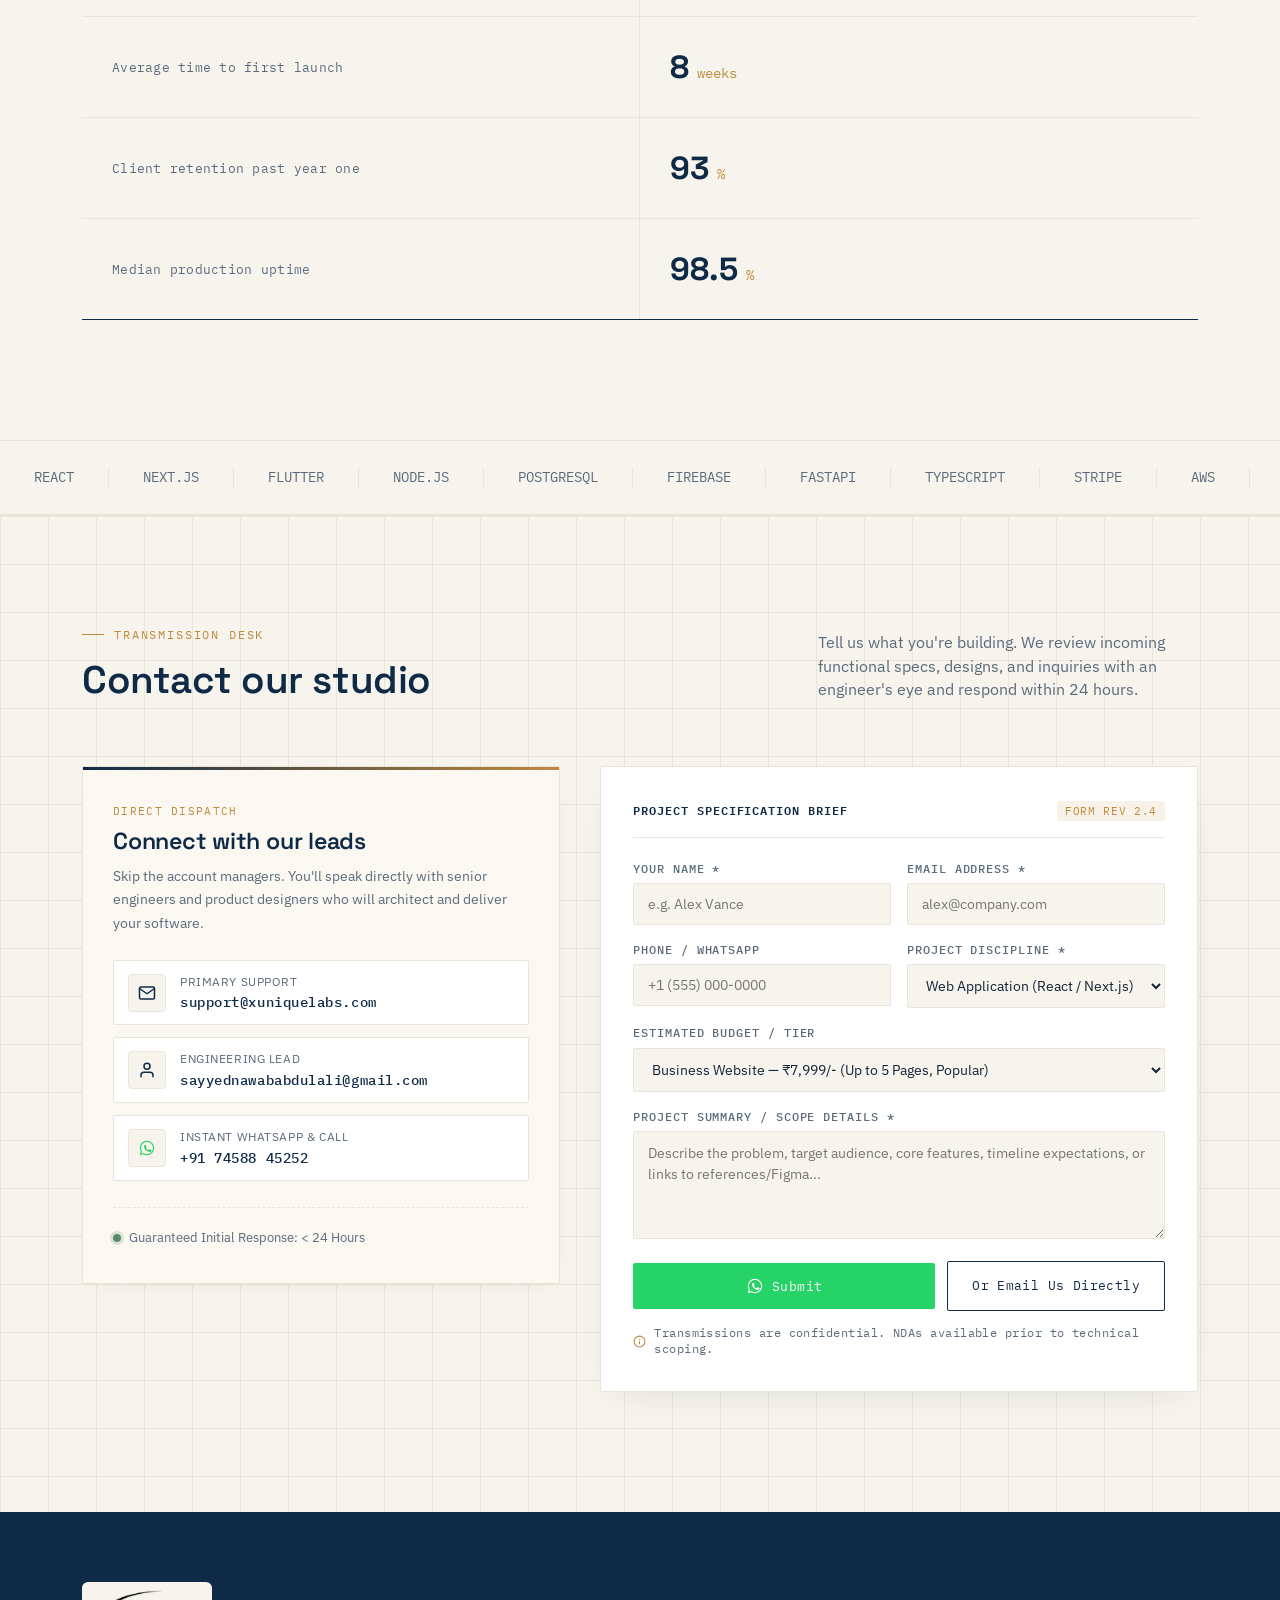
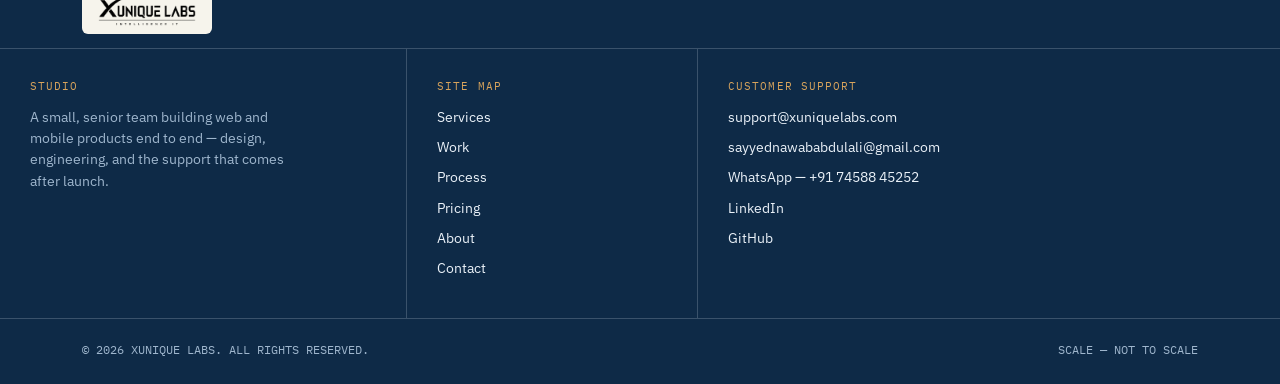
==== commit bd510f3a: "Refactor code structure for improved readability and maintainability" ====
--- a/index.html
+++ b/index.html
@@ -8,8 +8,8 @@
 <meta name="description" content="Xunique Labs is a product studio that designs and builds web and mobile software with the precision of an engineering drawing.">
 <link rel="preconnect" href="https://fonts.googleapis.com">
 <link rel="preconnect" href="https://fonts.gstatic.com" crossorigin>
-<link rel="icon" type="image/png" href="assets/logo-mark.png">
-<link rel="apple-touch-icon" href="assets/logo-mark.png">
+<link rel="icon" type="image/png" href="assets/only%20x.png">
+<link rel="apple-touch-icon" href="assets/only%20x.png">
 <link href="https://fonts.googleapis.com/css2?family=Space+Grotesk:wght@400;500;600;700&family=IBM+Plex+Sans:wght@400;500;600&family=IBM+Plex+Mono:wght@400;500&display=swap" rel="stylesheet">
 <style>
   :root{
@@ -189,40 +189,57 @@
     justify-content:space-between;
   }
   .logo{
-    display:flex;
+    display:inline-flex;
     align-items:center;
-    gap:10px;
-    font-family:'Space Grotesk', sans-serif;
-    font-weight:700;
-    font-size:1.02rem;
-    letter-spacing:0.01em;
+    line-height:1;
+    text-decoration:none;
   }
   .logo .mark{
-    width:30px; height:30px;
+    height:50px;
+    width:auto;
     position:relative;
     flex-shrink:0;
-    display:flex;
+    display:inline-flex;
     align-items:center;
     justify-content:center;
   }
-  .logo .mark img{width:100%; height:100%; object-fit:contain;}
-  .foot-logo .mark{width:30px; height:30px;}
+  .logo .mark img{
+    height:50px;
+    width:auto;
+    max-height:100%;
+    object-fit:contain;
+    display:block;
+  }
+  .foot-logo .mark{
+    display:inline-flex;
+    align-items:center;
+    justify-content:center;
+  }
   .mark-plaque{
     background:var(--paper);
     border-radius:6px;
-    padding:4px;
-  }
-  .mark-plaque img{width:100%; height:100%; object-fit:contain;}
+    padding:8px 16px;
+    display:inline-flex;
+    align-items:center;
+    justify-content:center;
+  }
+  .mark-plaque img{
+    height:36px;
+    width:auto;
+    object-fit:contain;
+    display:block;
+  }
   .nav-links{
     display:flex;
     align-items:center;
-    gap:34px;
+    gap:40px;
   }
   .nav-links a{
     font-size:0.86rem;
     color:var(--text-on-paper);
     position:relative;
-    padding:4px 0;
+    padding:6px 0;
+    transition:color 0.2s ease;
   }
   .nav-links a::after{
     content:"";
@@ -232,6 +249,7 @@
     background:var(--brass);
     transition:width 0.25s ease;
   }
+  .nav-links a:hover{color:var(--ink);}
   .nav-links a:hover::after{width:100%;}
   .nav-cta{
     font-family:'IBM Plex Mono', monospace;
@@ -241,33 +259,101 @@
     border:1px solid var(--ink);
     color:var(--ink);
     border-radius:var(--radius);
-    transition:background 0.25s ease, color 0.25s ease;
+    transition:background 0.25s ease, color 0.25s ease, transform 0.2s ease, box-shadow 0.2s ease;
     white-space:nowrap;
   }
-  .nav-cta:hover{background:var(--ink); color:var(--text-on-ink);}
+  .nav-cta:hover{
+    background:var(--ink);
+    color:var(--text-on-ink);
+    transform:translateY(-1px);
+    box-shadow:0 4px 14px rgba(14,42,71,0.25);
+  }
   .nav-toggle{display:none;}
 
   @media (max-width:860px){
+    .nav{
+      position:relative;
+      justify-content:center;
+    }
+    .logo{
+      margin:0 auto;
+    }
+    .logo .mark,
+    .logo .mark img{
+      height:46px;
+    }
     .nav-links{
       position:absolute;
       top:100%; left:0; right:0;
-      background:var(--paper);
-      border-bottom:1px solid var(--paper-dim);
+      background:#FAF8F0;
+      border-bottom:1.5px solid var(--paper-dim);
       flex-direction:column;
-      align-items:flex-start;
-      gap:0;
-      padding:8px 32px 20px;
-      transform:translateY(-8px);
+      align-items:stretch;
+      gap:8px;
+      padding:16px 28px 24px;
+      transform:translateY(-10px);
       opacity:0;
       pointer-events:none;
       transition:opacity 0.25s ease, transform 0.25s ease;
-    }
-    .nav-links.open{opacity:1; transform:translateY(0); pointer-events:auto; box-shadow:0 16px 28px -14px rgba(14,42,71,0.28);}
-    .nav-links a{padding:12px 0; width:100%; border-bottom:1px solid var(--paper-dim);}
-    .nav-links .nav-cta{margin-top:14px; text-align:center;}
+      box-shadow:0 18px 30px -10px rgba(14,42,71,0.18);
+    }
+    .nav-links.open{opacity:1; transform:translateY(0); pointer-events:auto;}
+    .nav-links li{width:100%;}
+    .nav-links a{
+      padding:10px 14px;
+      width:100%;
+      border-radius:var(--radius);
+      border-bottom:none;
+      font-size:0.94rem;
+      font-weight:500;
+      display:flex;
+      align-items:center;
+      transition:background 0.2s ease, color 0.2s ease, transform 0.2s ease;
+    }
+    .nav-links a:hover,
+    .nav-links a:active{
+      background:rgba(14,42,71,0.06);
+      color:var(--ink);
+      transform:translateX(4px);
+    }
+    .nav-links a::after{display:none;}
+    .nav-links .nav-cta{
+      margin-top:10px;
+      padding:14px 20px;
+      text-align:center;
+      display:flex;
+      align-items:center;
+      justify-content:center;
+      width:100%;
+      border:1.5px solid var(--ink);
+      background:transparent;
+      color:var(--ink);
+      font-size:0.86rem;
+      font-weight:600;
+      letter-spacing:0.04em;
+      border-radius:var(--radius);
+      box-shadow:0 3px 0 var(--ink);
+      cursor:pointer;
+      position:relative;
+      overflow:hidden;
+      transition:all 0.25s cubic-bezier(0.16, 1, 0.3, 1);
+    }
+    .nav-links .nav-cta:hover,
+    .nav-links .nav-cta:focus,
+    .nav-links .nav-cta:active{
+      background:var(--ink) !important;
+      color:var(--text-on-ink) !important;
+      border-color:var(--ink) !important;
+      transform:translateY(-2px) !important;
+      box-shadow:0 8px 20px -3px rgba(14,42,71,0.38) !important;
+    }
     .nav-toggle{
       display:flex; flex-direction:column; gap:5px;
       background:none; border:none; cursor:pointer; padding:8px;
+      position:absolute;
+      right:24px;
+      top:50%;
+      transform:translateY(-50%);
     }
     .nav-toggle span{width:20px; height:1.5px; background:var(--ink); display:block;}
   }
@@ -451,7 +537,7 @@
   }
   .stage{
     display:grid;
-    grid-template-columns:64px 200px 1fr 120px;
+    grid-template-columns:56px 170px 1fr 130px 85px;
     gap:20px;
     align-items:center;
     padding:26px 0;
@@ -485,66 +571,237 @@
     text-align:right;
   }
 
-  @media (max-width:700px){
-    .stage{grid-template-columns:40px 1fr; row-gap:8px;}
-    .stage-bar, .stage-time{grid-column:2/3;}
+  @media (max-width:820px){
+    .schedule{
+      border-top:none;
+      display:flex;
+      flex-direction:column;
+      gap:14px;
+    }
+    .stage{
+      display:grid;
+      grid-template-columns:auto 1fr auto;
+      grid-template-areas:
+        "index title time"
+        "desc  desc  desc"
+        "bar   bar   bar";
+      gap:8px 12px;
+      align-items:center;
+      padding:20px 18px;
+      background:rgba(255,255,255,0.035);
+      border:1px solid rgba(234,241,248,0.12);
+      border-radius:var(--radius);
+      box-shadow:0 4px 16px -4px rgba(0,0,0,0.2);
+    }
+    .stage-index{
+      grid-area:index;
+      font-size:0.8rem;
+      font-weight:600;
+      color:var(--brass-2);
+      background:rgba(192,138,62,0.18);
+      border:1px solid rgba(192,138,62,0.3);
+      padding:2px 8px;
+      border-radius:2px;
+      line-height:1.2;
+    }
+    .stage h4{
+      grid-area:title;
+      font-size:1.05rem;
+      color:var(--text-on-ink);
+      margin:0;
+    }
+    .stage-time{
+      grid-area:time;
+      text-align:right;
+      font-size:0.75rem;
+      color:var(--brass-2);
+      font-weight:500;
+      letter-spacing:0.04em;
+    }
+    .stage p{
+      grid-area:desc;
+      font-size:0.88rem;
+      line-height:1.55;
+      color:var(--text-dim-on-ink);
+      margin:4px 0 6px 0;
+    }
+    .stage-bar{
+      grid-area:bar;
+      height:5px;
+      width:100%;
+      background:rgba(234,241,248,0.14);
+      border-radius:3px;
+      margin-top:4px;
+    }
   }
 
   /* ---------- WORK ---------- */
   .work{background:var(--paper);}
   .work-grid{
     display:grid;
-    grid-template-columns:repeat(2, 1fr);
+    grid-template-columns:repeat(3, 1fr);
     gap:24px;
   }
   .case{
     position:relative;
     border:1px solid var(--paper-dim);
     background:#FBFAF5;
-    padding:26px;
-    min-height:260px;
+    padding:26px 24px 24px;
+    min-height:280px;
     display:flex;
     flex-direction:column;
     justify-content:flex-end;
     overflow:hidden;
-    transition:border-color 0.3s ease;
+    text-decoration:none;
+    color:inherit;
+    border-radius:2px;
+    transition:border-color 0.25s ease, transform 0.25s ease, box-shadow 0.25s ease;
+    -webkit-tap-highlight-color:rgba(192,138,62,0.12);
   }
   .case::before, .case::after{
     content:"";
     position:absolute;
     width:14px; height:14px;
     border:1px solid var(--brass);
-    opacity:0;
-    transition:opacity 0.3s ease;
-  }
-  .case::before{top:12px; left:12px; border-right:none; border-bottom:none;}
-  .case::after{bottom:12px; right:12px; border-left:none; border-top:none;}
-  .case:hover{border-color:var(--brass);}
-  .case:hover::before, .case:hover::after{opacity:1;}
+    opacity:0.35;
+    transition:opacity 0.25s ease, border-color 0.25s ease;
+  }
+  .case::before{top:10px; left:10px; border-right:none; border-bottom:none;}
+  .case::after{bottom:10px; right:10px; border-left:none; border-top:none;}
+  .case:hover, .case:focus-visible{
+    border-color:var(--brass);
+    transform:translateY(-4px);
+    box-shadow:0 12px 28px -8px rgba(14,42,71,0.12);
+  }
+  .case:hover::before, .case:hover::after,
+  .case:focus-visible::before, .case:focus-visible::after{
+    opacity:1;
+  }
+  .case:active{
+    transform:scale(0.985);
+    border-color:var(--brass);
+    background:#FAF7ED;
+  }
+  .case-top{
+    position:absolute;
+    top:20px;
+    left:22px;
+    right:22px;
+    display:flex;
+    justify-content:space-between;
+    align-items:center;
+    z-index:3;
+    pointer-events:none;
+  }
   .case-tag{
-    position:absolute; top:24px; left:26px;
     font-family:'IBM Plex Mono', monospace;
     font-size:0.68rem;
     color:var(--text-dim-on-paper);
     letter-spacing:0.05em;
   }
+  .case-action{
+    font-family:'IBM Plex Mono', monospace;
+    font-size:0.68rem;
+    color:var(--brass);
+    letter-spacing:0.05em;
+    display:inline-flex;
+    align-items:center;
+    gap:3px;
+    transition:color 0.2s ease, transform 0.2s ease;
+  }
+  .case:hover .case-action{
+    color:var(--ink);
+    transform:translate(2px, -2px);
+  }
   .case-figure{
     position:absolute; inset:0;
-    background:linear-gradient(160deg, #E3DECB, #F1EEE2);
-  }
-  .case-figure svg{position:absolute; inset:0; width:100%; height:100%; opacity:0.5;}
-  .case-body{position:relative;}
-  .case h3{color:var(--ink); font-size:1.2rem; margin-bottom:6px;}
-  .case p{color:var(--text-dim-on-paper); font-size:0.86rem; margin-bottom:14px;}
-  .case .stack{display:flex; gap:8px; flex-wrap:wrap;}
+    background:linear-gradient(175deg, #E5E0CF 0%, #ECE7D8 35%, rgba(251,250,245,0.92) 65%, #FBFAF5 100%);
+    pointer-events:none;
+  }
+  .case-figure svg{position:absolute; top:0; left:0; width:100%; height:75%; opacity:0.42;}
+  .case-body{
+    position:relative;
+    z-index:2;
+    margin-top:auto;
+    padding-top:40px;
+  }
+  .case h3{color:var(--ink); font-size:1.22rem; margin-bottom:6px; font-weight:700;}
+  .case p{color:var(--text-dim-on-paper); font-size:0.88rem; line-height:1.52; margin-bottom:14px;}
+  .case .stack{display:flex; gap:7px; flex-wrap:wrap;}
   .case .stack span{
     font-family:'IBM Plex Mono', monospace;
     font-size:0.66rem;
     padding:4px 9px;
     border:1px solid var(--paper-dim);
     color:var(--text-on-paper);
-    background:var(--paper);
+    background:rgba(251,250,245,0.85);
     border-radius:2px;
+  }
+
+  @media (max-width:980px){
+    .work-grid{
+      grid-template-columns:repeat(2, 1fr);
+      gap:20px;
+    }
+  }
+  @media (max-width:680px){
+    .work-grid{
+      grid-template-columns:1fr;
+      gap:18px;
+      max-width:500px;
+      margin:0 auto;
+    }
+    .case{
+      min-height:auto;
+      padding:24px 20px 22px;
+    }
+    .case-top{
+      top:16px;
+      left:18px;
+      right:18px;
+    }
+    .case-tag{
+      font-size:0.65rem;
+    }
+    .case-action{
+      font-size:0.65rem;
+    }
+    .case-body{
+      padding-top:34px;
+    }
+    .case h3{
+      font-size:1.15rem;
+    }
+    .case p{
+      font-size:0.86rem;
+      margin-bottom:12px;
+    }
+    .case .stack{
+      gap:6px;
+    }
+    .case .stack span{
+      font-size:0.64rem;
+      padding:4px 8px;
+    }
+  }
+  @media (max-width:420px){
+    .case{
+      padding:20px 16px 18px;
+    }
+    .case-top{
+      top:14px;
+      left:14px;
+      right:14px;
+    }
+    .case-body{
+      padding-top:28px;
+    }
+    .case h3{
+      font-size:1.1rem;
+    }
+    .case p{
+      font-size:0.84rem;
+    }
   }
 
   /* ---------- PRICING ---------- */
@@ -806,6 +1063,355 @@
     white-space:nowrap;
   }
 
+  /* ---------- CONTACT US SECTION ---------- */
+  .contact-section{
+    background:
+      linear-gradient(var(--paper-dim) 1px, transparent 1px) 0 0/48px 48px,
+      linear-gradient(90deg, var(--paper-dim) 1px, transparent 1px) 0 0/48px 48px,
+      var(--paper);
+    padding:110px 0 120px;
+    border-top:1px solid var(--paper-dim);
+    position:relative;
+  }
+  .contact-layout{
+    display:grid;
+    grid-template-columns:1fr 1.25fr;
+    gap:40px;
+    align-items:start;
+  }
+  .contact-info-panel{
+    display:flex;
+    flex-direction:column;
+    gap:20px;
+  }
+  .contact-card{
+    background:#FAF8F0;
+    border:1px solid var(--paper-dim);
+    border-radius:var(--radius);
+    padding:36px 30px;
+    position:relative;
+    box-shadow:0 8px 24px -12px rgba(14,42,71,0.08);
+  }
+  .contact-card::before{
+    content:"";
+    position:absolute;
+    top:0; left:0; right:0;
+    height:3px;
+    background:linear-gradient(90deg, var(--ink), var(--brass));
+  }
+  .contact-card-label{
+    font-size:0.68rem;
+    letter-spacing:0.12em;
+    color:var(--brass);
+    display:block;
+    margin-bottom:10px;
+  }
+  .contact-card h3{
+    font-size:1.45rem;
+    color:var(--ink);
+    margin-bottom:10px;
+  }
+  .contact-card p{
+    color:var(--text-dim-on-paper);
+    font-size:0.9rem;
+    line-height:1.6;
+    margin-bottom:26px;
+  }
+  .contact-channels{
+    display:flex;
+    flex-direction:column;
+    gap:12px;
+    margin-bottom:26px;
+  }
+  .channel-item{
+    display:flex;
+    align-items:center;
+    gap:14px;
+    padding:12px 14px;
+    background:#FFFFFF;
+    border:1px solid var(--paper-dim);
+    border-radius:var(--radius);
+    transition:transform 0.2s ease, border-color 0.2s ease, box-shadow 0.2s ease;
+  }
+  .channel-item:hover{
+    transform:translateX(3px);
+    border-color:var(--brass);
+    box-shadow:0 4px 14px -4px rgba(14,42,71,0.12);
+  }
+  .channel-icon{
+    width:38px;
+    height:38px;
+    border-radius:4px;
+    background:var(--paper);
+    border:1px solid var(--paper-dim);
+    display:flex;
+    align-items:center;
+    justify-content:center;
+    flex-shrink:0;
+    color:var(--ink);
+  }
+  .channel-icon svg{
+    width:18px;
+    height:18px;
+  }
+  .channel-text{
+    display:flex;
+    flex-direction:column;
+    gap:2px;
+    min-width:0;
+  }
+  .channel-title{
+    font-size:0.72rem;
+    color:var(--text-dim-on-paper);
+    text-transform:uppercase;
+    letter-spacing:0.05em;
+  }
+  .channel-value{
+    font-size:0.86rem;
+    color:var(--ink);
+    font-weight:500;
+    white-space:nowrap;
+    overflow:hidden;
+    text-overflow:ellipsis;
+  }
+  .contact-meta-strip{
+    display:flex;
+    flex-direction:column;
+    gap:10px;
+    padding-top:20px;
+    border-top:1px dashed var(--paper-dim);
+    font-size:0.8rem;
+    color:var(--text-dim-on-paper);
+  }
+  .meta-badge{
+    display:flex;
+    align-items:center;
+    gap:8px;
+  }
+  .meta-dot{
+    width:8px;
+    height:8px;
+    border-radius:50%;
+    background:var(--ok);
+    box-shadow:0 0 0 3px rgba(92,138,110,0.2);
+    display:inline-block;
+  }
+  .meta-label{
+    font-size:0.72rem;
+    color:var(--brass);
+    letter-spacing:0.06em;
+  }
+
+  /* Contact Form */
+  .contact-form-panel{
+    background:#FFFFFF;
+    border:1px solid var(--paper-dim);
+    border-radius:var(--radius);
+    padding:34px 32px;
+    box-shadow:0 12px 36px -16px rgba(14,42,71,0.12);
+  }
+  .form-header{
+    display:flex;
+    align-items:center;
+    justify-content:space-between;
+    padding-bottom:16px;
+    margin-bottom:22px;
+    border-bottom:1px solid var(--paper-dim);
+    flex-wrap:wrap;
+    gap:10px;
+  }
+  .form-title-spec{
+    font-size:0.74rem;
+    color:var(--ink);
+    letter-spacing:0.08em;
+    font-weight:600;
+  }
+  .form-status-stamp{
+    font-size:0.68rem;
+    color:var(--brass);
+    background:rgba(192,138,62,0.12);
+    padding:2px 8px;
+    border-radius:2px;
+    letter-spacing:0.06em;
+  }
+  .form-row{
+    display:grid;
+    gap:16px;
+    margin-bottom:16px;
+  }
+  .form-row-2{
+    grid-template-columns:1fr 1fr;
+  }
+  .form-group{
+    display:flex;
+    flex-direction:column;
+    gap:6px;
+    margin-bottom:16px;
+  }
+  .form-row .form-group{
+    margin-bottom:0;
+  }
+  .form-label{
+    font-size:0.72rem;
+    letter-spacing:0.08em;
+    color:var(--text-dim-on-paper);
+    font-weight:500;
+  }
+  .form-input, .form-select, .form-textarea{
+    width:100%;
+    padding:11px 14px;
+    background:var(--paper);
+    border:1px solid var(--paper-dim);
+    border-radius:var(--radius);
+    font-family:'IBM Plex Sans', sans-serif;
+    font-size:0.88rem;
+    color:var(--text-on-paper);
+    transition:border-color 0.2s ease, box-shadow 0.2s ease, background 0.2s ease;
+    outline:none;
+  }
+  .form-input:focus, .form-select:focus, .form-textarea:focus{
+    border-color:var(--ink);
+    background:#FFFFFF;
+    box-shadow:0 0 0 3px rgba(14,42,71,0.08);
+  }
+  .form-textarea{
+    resize:vertical;
+    min-height:96px;
+    line-height:1.5;
+  }
+  .form-actions{
+    display:flex;
+    align-items:center;
+    gap:12px;
+    margin-top:22px;
+    flex-wrap:wrap;
+  }
+  .form-submit-btn{
+    cursor:pointer;
+    flex:1 1 200px;
+    justify-content:center;
+    border:none;
+  }
+  .form-wa-btn{
+    cursor:pointer;
+    flex:1 1 180px;
+    justify-content:center;
+  }
+  .form-notice{
+    margin-top:14px;
+    font-size:0.72rem;
+    color:var(--text-dim-on-paper);
+    display:flex;
+    align-items:center;
+    gap:8px;
+    line-height:1.4;
+  }
+  .form-notice svg{flex-shrink:0; color:var(--brass);}
+
+  @media (max-width:860px){
+    .contact-section{padding:72px 0 80px;}
+    .contact-layout{
+      display:flex;
+      flex-direction:column;
+      gap:26px;
+    }
+    .contact-form-panel{
+      order:1;
+      padding:28px 22px;
+    }
+    .contact-info-panel{
+      order:2;
+    }
+    .contact-card{
+      padding:28px 22px;
+    }
+    .form-row-2{
+      grid-template-columns:1fr;
+      gap:14px;
+      margin-bottom:14px;
+    }
+    .form-group{
+      margin-bottom:14px;
+    }
+    .form-input, .form-select, .form-textarea{
+      font-size:16px; /* Prevents auto-zoom on iOS Safari */
+      padding:12px 14px;
+      -webkit-appearance:none;
+    }
+    .form-select{
+      background-image:url("data:image/svg+xml,%3Csvg xmlns='http://www.w3.org/2000/svg' width='12' height='12' viewBox='0 0 24 24' fill='none' stroke='%23132437' stroke-width='2.5' stroke-linecap='round' stroke-linejoin='round'%3E%3Cpolyline points='6 9 12 15 18 9'%3E%3C/polyline%3E%3C/svg%3E");
+      background-repeat:no-repeat;
+      background-position:right 14px center;
+      padding-right:36px;
+    }
+    .form-actions{
+      flex-direction:column;
+      gap:10px;
+      margin-top:18px;
+    }
+    .form-actions .btn{
+      width:100%;
+      min-height:44px;
+      padding:11px 18px;
+      justify-content:center;
+      text-align:center;
+    }
+    .form-submit-btn{
+      font-size:0.88rem;
+    }
+    .channel-value{
+      font-size:0.82rem;
+      white-space:normal;
+      word-break:break-all;
+      line-height:1.35;
+    }
+  }
+
+  @media (max-width:600px){
+    .contact-section{padding:56px 0 64px;}
+    .contact-card, .contact-form-panel{
+      padding:22px 16px;
+    }
+    .form-header{
+      padding-bottom:12px;
+      margin-bottom:16px;
+    }
+    .form-title-spec{
+      font-size:0.7rem;
+    }
+    .form-status-stamp{
+      font-size:0.64rem;
+      padding:2px 6px;
+    }
+    .contact-card h3{
+      font-size:1.25rem;
+    }
+    .contact-card p{
+      font-size:0.86rem;
+      margin-bottom:20px;
+    }
+    .channel-item{
+      padding:10px 12px;
+      gap:10px;
+    }
+    .channel-icon{
+      width:34px;
+      height:34px;
+    }
+    .channel-icon svg{
+      width:16px;
+      height:16px;
+    }
+    .channel-title{
+      font-size:0.68rem;
+    }
+    .contact-meta-strip{
+      padding-top:16px;
+      gap:8px;
+      font-size:0.75rem;
+    }
+  }
+
   /* ---------- CTA BANNER ---------- */
   .cta-band{
     background:
@@ -813,7 +1419,8 @@
       linear-gradient(90deg, var(--paper-dim) 1px, transparent 1px) 0 0/48px 48px,
       var(--paper);
     text-align:center;
-    padding:130px 0;
+    padding:100px 0;
+    border-top:1px solid var(--paper-dim);
   }
   .cta-band h2{
     font-size:clamp(2rem, 4vw, 3rem);
@@ -851,7 +1458,7 @@
   .tb-cell ul li{margin-bottom:9px; font-size:0.88rem;}
   .tb-cell ul li a:hover{color:var(--brass-2);}
   .tb-cell p{font-size:0.88rem; color:var(--text-dim-on-ink); max-width:32ch;}
-  .foot-logo{display:flex; align-items:center; gap:10px; font-family:'Space Grotesk', sans-serif; font-weight:700; font-size:1.05rem; margin-bottom:14px;}
+  .foot-logo{display:flex; align-items:center; margin-bottom:14px;}
 
   @media (max-width:820px){
     .titleblock{grid-template-columns:1fr 1fr;}
@@ -876,9 +1483,13 @@
     .top-strip-inner{padding:6px 20px; font-size:0.68rem;}
     .top-strip-label{display:none;}
     .wrap{padding:0 20px;}
-    .nav{padding:14px 20px;}
-    .logo{font-size:0.9rem; gap:8px;}
-    .logo .mark, .foot-logo .mark{width:26px; height:26px;}
+    .nav{padding:12px 20px; position:relative; justify-content:center;}
+    .logo{margin:0 auto; display:inline-flex;}
+    .logo .mark{height:42px; width:auto;}
+    .logo .mark img{height:42px; width:auto;}
+    .nav-toggle{right:18px;}
+    .foot-logo{justify-content:center; margin-bottom:18px;}
+    .foot-logo .mark img{height:30px; width:auto;}
 
     section{padding:72px 0;}
     .hero{padding:145px 0 64px; background-size:32px 32px;}
@@ -895,12 +1506,10 @@
 
     .sheet{padding:28px 22px 22px;}
 
-    .stage{padding:20px 0;}
-    .stage h4{font-size:0.98rem;}
-    .stage p{font-size:0.84rem;}
-
-    .case{min-height:220px; padding:20px;}
-    .case h3{font-size:1.08rem;}
+    .stage{padding:16px 14px;}
+    .stage h4{font-size:1rem;}
+    .stage p{font-size:0.86rem;}
+
 
     .spec-value .num{font-size:1.6rem;}
 
@@ -922,6 +1531,8 @@
   @media (max-width:420px){
     .top-strip-inner{padding:5px 14px; font-size:0.63rem;}
     .top-strip-tz{font-size:0.6rem; padding:1px 4px;}
+    .logo .mark, .logo .mark img{height:36px;}
+    .nav-toggle{right:14px;}
   }
 
   /* ---------- FLOATING WHATSAPP BUTTON ---------- */
@@ -1004,17 +1615,41 @@
 
   @media (max-width:600px){
     .whatsapp-float{
-      bottom:20px;
-      right:20px;
-      width:50px;
-      height:50px;
+      bottom:16px;
+      right:16px;
+      width:42px;
+      height:42px;
+      box-shadow:0 4px 14px rgba(37,211,102,0.35), 0 2px 6px rgba(14,42,71,0.12);
+    }
+    .whatsapp-float::before{
+      inset:-2px;
+      border-width:1.5px;
+      animation:wa-pulse-mobile 2.4s infinite ease-out;
+    }
+    @keyframes wa-pulse-mobile{
+      0%{transform:scale(1); opacity:0.4;}
+      60%{transform:scale(1.18); opacity:0;}
+      100%{transform:scale(1.18); opacity:0;}
     }
     .whatsapp-float svg{
-      width:26px;
-      height:26px;
+      width:22px;
+      height:22px;
     }
     .whatsapp-tooltip{
       display:none;
+    }
+  }
+
+  @media (max-width:420px){
+    .whatsapp-float{
+      bottom:14px;
+      right:14px;
+      width:38px;
+      height:38px;
+    }
+    .whatsapp-float svg{
+      width:20px;
+      height:20px;
     }
   }
 </style>
@@ -1042,11 +1677,10 @@
   </div>
   <div class="nav-wrap">
     <nav class="nav">
-      <a href="#top" class="logo">
+      <a href="#top" class="logo" aria-label="Xunique Labs">
         <span class="mark">
-          <img src="assets/logo-mark.png" alt="Xunique Labs mark" loading="eager">
+          <img src="assets/logo-mark-nobg.png" alt="Xunique Labs" loading="eager">
         </span>
-        XUNIQUE LABS
       </a>
       <ul class="nav-links" id="navLinks">
         <li><a href="#services">Services</a></li>
@@ -1054,6 +1688,7 @@
         <li><a href="#process">Process</a></li>
         <li><a href="#pricing">Pricing</a></li>
         <li><a href="#about">About</a></li>
+        <li><a href="#contact">Contact</a></li>
         <li><a href="#contact" class="nav-cta">Start a Project</a></li>
       </ul>
       <button class="nav-toggle" id="navToggle" aria-label="Toggle menu" aria-expanded="false">
@@ -1227,12 +1862,15 @@
         <p>A sample of recent builds. Full case studies available on request.</p>
       </div>
 
-  <div class="work-grid reveal">
+      <div class="work-grid reveal">
         <a class="case" href="https://www.ourhomeindia.com/" target="_blank" rel="noopener">
           <div class="case-figure" aria-hidden="true">
             <svg viewBox="0 0 400 260" xmlns="http://www.w3.org/2000/svg"><rect x="60" y="60" width="280" height="140" stroke="#0E2A47" stroke-width="1" fill="none"/><path d="M60 130H340" stroke="#0E2A47" stroke-width="1"/></svg>
           </div>
-          <span class="case-tag mono">CASE — PROP-01</span>
+          <div class="case-top">
+            <span class="case-tag mono">CASE — PROP-01</span>
+            <span class="case-action mono">LIVE SITE ↗</span>
+          </div>
           <div class="case-body">
             <h3>OurHomeIndia</h3>
             <p>A pan-India real estate discovery platform — verified buy/rent listings, an advisor enquiry flow, and property-owner onboarding.</p>
@@ -1244,7 +1882,10 @@
           <div class="case-figure" aria-hidden="true">
             <svg viewBox="0 0 400 260" xmlns="http://www.w3.org/2000/svg"><circle cx="120" cy="130" r="70" stroke="#0E2A47" stroke-width="1" fill="none"/><circle cx="280" cy="130" r="45" stroke="#0E2A47" stroke-width="1" fill="none"/></svg>
           </div>
-          <span class="case-tag mono">CASE — RTL-02</span>
+          <div class="case-top">
+            <span class="case-tag mono">CASE — RTL-02</span>
+            <span class="case-action mono">LIVE SITE ↗</span>
+          </div>
           <div class="case-body">
             <h3>Mr.Nothing</h3>
             <p>A curated lifestyle showcase spanning clothing, electronics, and home &amp; kitchen essentials, built for fast browsing and discovery.</p>
@@ -1256,7 +1897,10 @@
           <div class="case-figure" aria-hidden="true">
             <svg viewBox="0 0 400 260" xmlns="http://www.w3.org/2000/svg"><path d="M40 220V60M40 60L110 120L180 40L250 150L320 90L390 200" stroke="#0E2A47" stroke-width="1" fill="none"/></svg>
           </div>
-          <span class="case-tag mono">CASE — EDU-03</span>
+          <div class="case-top">
+            <span class="case-tag mono">CASE — EDU-03</span>
+            <span class="case-action mono">LIVE SITE ↗</span>
+          </div>
           <div class="case-body">
             <h3>FreedomNex</h3>
             <p>A digital learning sanctuary for classical Islamic philosophy — structured curricula, a wisdom anthology, and a reverent manuscript-inspired interface.</p>
@@ -1342,9 +1986,9 @@
             </div>
           </div>
           <div class="pricing-price-box">
-            <span class="pricing-orig">₹10000</span>
+            <span class="pricing-orig">₹12000</span>
             <div class="pricing-curr">
-              <span class="curr-sym">₹</span>5,999/-
+              <span class="curr-sym">₹</span>7,999/-
             </div>
           </div>
           <ul class="pricing-features">
@@ -1378,7 +2022,7 @@
             </li>
           </ul>
           <div class="pricing-footer">
-            <a href="https://wa.me/917458845252?text=Hi%20Xunique%20Labs,%20I'm%20interested%20in%20the%20Business%20Website%20Plan%20(₹5,999/-%20Up%20to%205%20Pages,%203–5%20Days).%20Let's%20discuss%20and%20book%20this%20project." class="btn btn-primary" target="_blank" rel="noopener">Book Now →</a>
+            <a href="https://wa.me/917458845252?text=Hi%20Xunique%20Labs,%20I'm%20interested%20in%20the%20Business%20Website%20Plan%20(₹7,999/-%20Up%20to%205%20Pages,%203–5%20Days).%20Let's%20discuss%20and%20book%20this%20project." class="btn btn-primary" target="_blank" rel="noopener">Book Now →</a>
             <span class="pricing-note">* Service charges only</span>
           </div>
         </div>
@@ -1542,15 +2186,131 @@
     </div>
   </div>
 
-  <!-- CTA BAND -->
-  <section class="cta-band" id="contact">
+  <!-- CONTACT US SECTION -->
+  <section class="contact-section" id="contact">
     <div class="wrap">
-      <div class="reveal">
-        <div class="eyebrow" style="justify-content:center;">Next Step</div>
-        <h2>Tell us what you're building. We'll scope it in a week.</h2>
-        <div style="display:flex; justify-content:center; gap:12px; flex-wrap:wrap;">
-          <a href="mailto:support@xuniquelabs.com" class="btn btn-primary">support@xuniquelabs.com</a>
-          <a href="https://wa.me/917458845252?text=Hi%20Xunique%20Labs,%20I'm%20ready%20to%20build%20a%20project.%20Can%20we%20scope%20it%20out%20and%20discuss%20next%20steps%3F" target="_blank" rel="noopener" class="btn btn-ghost">WhatsApp +91 74588 45252</a>
+      <div class="section-head reveal">
+        <div>
+          <div class="eyebrow">Transmission Desk</div>
+          <h2>Contact our studio</h2>
+        </div>
+        <p>Tell us what you're building. We review incoming functional specs, designs, and inquiries with an engineer's eye and respond within 24 hours.</p>
+      </div>
+
+      <div class="contact-layout reveal">
+        <!-- Studio Dispatch Details -->
+        <div class="contact-info-panel">
+          <div class="contact-card">
+            <span class="mono contact-card-label">DIRECT DISPATCH</span>
+            <h3>Connect with our leads</h3>
+            <p>Skip the account managers. You'll speak directly with senior engineers and product designers who will architect and deliver your software.</p>
+
+            <div class="contact-channels">
+              <a href="mailto:support@xuniquelabs.com" class="channel-item">
+                <div class="channel-icon">
+                  <svg viewBox="0 0 24 24" fill="none" stroke="currentColor" stroke-width="2" stroke-linecap="round" stroke-linejoin="round"><path d="M4 4h16c1.1 0 2 .9 2 2v12c0 1.1-.9 2-2 2H4c-1.1 0-2-.9-2-2V6c0-1.1.9-2 2-2z"></path><polyline points="22,6 12,13 2,6"></polyline></svg>
+                </div>
+                <div class="channel-text">
+                  <span class="channel-title">Primary Support</span>
+                  <span class="channel-value mono">support@xuniquelabs.com</span>
+                </div>
+              </a>
+
+              <a href="mailto:sayyednawababdulali@gmail.com" class="channel-item">
+                <div class="channel-icon">
+                  <svg viewBox="0 0 24 24" fill="none" stroke="currentColor" stroke-width="2" stroke-linecap="round" stroke-linejoin="round"><path d="M20 21v-2a4 4 0 0 0-4-4H8a4 4 0 0 0-4 4v2"></path><circle cx="12" cy="7" r="4"></circle></svg>
+                </div>
+                <div class="channel-text">
+                  <span class="channel-title">Engineering Lead</span>
+                  <span class="channel-value mono">sayyednawababdulali@gmail.com</span>
+                </div>
+              </a>
+
+              <a href="https://wa.me/917458845252?text=Hi%20Xunique%20Labs,%20I'm%20ready%20to%20build%20a%20project.%20Can%20we%20scope%20it%20out%20and%20discuss%20next%20steps%3F" target="_blank" rel="noopener" class="channel-item">
+                <div class="channel-icon" style="color:#25D366;">
+                  <svg viewBox="0 0 24 24" width="20" height="20" fill="currentColor" aria-hidden="true"><path d="M17.507 14.307l-.009.075c-.244-.122-1.442-.712-1.666-.793-.223-.082-.386-.122-.549.122-.163.245-.63 1.018-.773 1.18-.143.164-.285.184-.529.062-.244-.123-1.03-.38-1.963-1.212-.726-.647-1.216-1.446-1.359-1.69-.143-.245-.015-.378.107-.5.11-.11.245-.285.367-.428.122-.143.163-.245.244-.408.082-.163.041-.306-.02-.428-.061-.123-.549-1.325-.753-1.815-.198-.478-.4-.413-.549-.42-.143-.008-.306-.01-.469-.01-.163 0-.428.061-.652.305-.224.245-.855.836-.855 2.039 0 1.203.876 2.364.998 2.528.122.163 1.723 2.631 4.173 3.69.583.251 1.038.401 1.393.514.585.186 1.118.16 1.539.097.47-.07 1.442-.59 1.645-1.161.204-.571.204-1.06.143-1.161-.061-.102-.224-.163-.469-.286zM12.02 20.082h-.008a8.04 8.04 0 01-4.103-1.127l-.294-.175-3.053.801.815-2.977-.192-.306a8.037 8.037 0 01-1.233-4.298c0-4.444 3.616-8.06 8.063-8.06 2.152 0 4.175.839 5.696 2.36 1.521 1.522 2.359 3.545 2.358 5.698 0 4.445-3.617 8.086-8.042 8.086zm6.757-14.821A9.516 9.516 0 0012.02 2.457c-5.275 0-9.568 4.292-9.57 9.57 0 1.685.44 3.33 1.277 4.781L2.25 21.75l5.068-1.329a9.55 9.55 0 004.697 1.229h.005c5.274 0 9.568-4.293 9.57-9.571 0-2.557-.996-4.96-2.813-6.818z"/></svg>
+                </div>
+                <div class="channel-text">
+                  <span class="channel-title">Instant WhatsApp &amp; Call</span>
+                  <span class="channel-value mono">+91 74588 45252</span>
+                </div>
+              </a>
+            </div>
+
+            <div class="contact-meta-strip">
+              <div class="meta-badge">
+                <span class="meta-dot"></span>
+                <span>Guaranteed Initial Response: &lt; 24 Hours</span>
+              </div>
+            </div>
+          </div>
+        </div>
+
+        <!-- Project Specification Brief Form -->
+        <div class="contact-form-panel">
+          <form class="contact-form" id="projectContactForm">
+            <div class="form-header">
+              <span class="mono form-title-spec">PROJECT SPECIFICATION BRIEF</span>
+              <span class="mono form-status-stamp">FORM REV 2.4</span>
+            </div>
+
+            <div class="form-row form-row-2">
+              <div class="form-group">
+                <label for="contactName" class="form-label mono">YOUR NAME *</label>
+                <input type="text" id="contactName" name="name" class="form-input" placeholder="e.g. Alex Vance" required>
+              </div>
+              <div class="form-group">
+                <label for="contactEmail" class="form-label mono">EMAIL ADDRESS *</label>
+                <input type="email" id="contactEmail" name="email" class="form-input" placeholder="alex@company.com" required>
+              </div>
+            </div>
+
+            <div class="form-row form-row-2">
+              <div class="form-group">
+                <label for="contactPhone" class="form-label mono">PHONE / WHATSAPP</label>
+                <input type="tel" id="contactPhone" name="phone" class="form-input" placeholder="+1 (555) 000-0000">
+              </div>
+              <div class="form-group">
+                <label for="projectType" class="form-label mono">PROJECT DISCIPLINE *</label>
+                <select id="projectType" name="projectType" class="form-select" required>
+                  <option value="Web Application">Web Application (React / Next.js)</option>
+                  <option value="Mobile App">Mobile App (Flutter / iOS / Android)</option>
+                  <option value="Full-Stack MVP">Full-Stack MVP (0 to 1 Launch)</option>
+                  <option value="Custom Software & API">Custom Software &amp; Enterprise API</option>
+                  <option value="Architecture & Code Audit">Architecture &amp; Code Review</option>
+                </select>
+              </div>
+            </div>
+
+            <div class="form-group">
+              <label for="projectBudget" class="form-label mono">ESTIMATED BUDGET / TIER</label>
+              <select id="projectBudget" name="budget" class="form-select">
+                <option value="Starter Plan (₹1,999/- · Landing Page)">Starter Plan — ₹1,999/- (Landing Page, 1–2 Days)</option>
+                <option value="Business Website (₹7,999/- · Up to 5 Pages)" selected>Business Website — ₹7,999/- (Up to 5 Pages, Popular)</option>
+                <option value="E-Commerce Store (₹9,999/- · Online Store)">E-Commerce Store — ₹9,999/- (WooCommerce &amp; Payments)</option>
+                <option value="Custom Application (Negotiable · Full-Stack/Scale)">Custom Application — Negotiable (Full-Stack Web/Mobile)</option>
+              </select>
+            </div>
+
+            <div class="form-group">
+              <label for="contactMessage" class="form-label mono">PROJECT SUMMARY / SCOPE DETAILS *</label>
+              <textarea id="contactMessage" name="message" class="form-textarea" rows="4" placeholder="Describe the problem, target audience, core features, timeline expectations, or links to references/Figma..." required></textarea>
+            </div>
+
+            <div class="form-actions">
+              <button type="submit" class="btn btn-primary form-submit-btn" style="background:#25D366; border-color:#25D366; color:#FFFFFF;">
+                <svg viewBox="0 0 24 24" width="18" height="18" fill="currentColor" aria-hidden="true"><path d="M17.507 14.307l-.009.075c-.244-.122-1.442-.712-1.666-.793-.223-.082-.386-.122-.549.122-.163.245-.63 1.018-.773 1.18-.143.164-.285.184-.529.062-.244-.123-1.03-.38-1.963-1.212-.726-.647-1.216-1.446-1.359-1.69-.143-.245-.015-.378.107-.5.11-.11.245-.285.367-.428.122-.143.163-.245.244-.408.082-.163.041-.306-.02-.428-.061-.123-.549-1.325-.753-1.815-.198-.478-.4-.413-.549-.42-.143-.008-.306-.01-.469-.01-.163 0-.428.061-.652.305-.224.245-.855.836-.855 2.039 0 1.203.876 2.364.998 2.528.122.163 1.723 2.631 4.173 3.69.583.251 1.038.401 1.393.514.585.186 1.118.16 1.539.097.47-.07 1.442-.59 1.645-1.161.204-.571.204-1.06.143-1.161-.061-.102-.224-.163-.469-.286zM12.02 20.082h-.008a8.04 8.04 0 01-4.103-1.127l-.294-.175-3.053.801.815-2.977-.192-.306a8.037 8.037 0 01-1.233-4.298c0-4.444 3.616-8.06 8.063-8.06 2.152 0 4.175.839 5.696 2.36 1.521 1.522 2.359 3.545 2.358 5.698 0 4.445-3.617 8.086-8.042 8.086zm6.757-14.821A9.516 9.516 0 0012.02 2.457c-5.275 0-9.568 4.292-9.57 9.57 0 1.685.44 3.33 1.277 4.781L2.25 21.75l5.068-1.329a9.55 9.55 0 004.697 1.229h.005c5.274 0 9.568-4.293 9.57-9.571 0-2.557-.996-4.96-2.813-6.818z"/></svg>
+                <span>Submit</span>
+              </button>
+              <a href="mailto:support@xuniquelabs.com" class="btn btn-ghost form-email-btn">
+                <span>Or Email Us Directly</span>
+              </a>
+            </div>
+            <div class="form-notice mono">
+              <svg viewBox="0 0 24 24" width="13" height="13" fill="none" stroke="currentColor" stroke-width="2" stroke-linecap="round" stroke-linejoin="round"><circle cx="12" cy="12" r="10"></circle><line x1="12" y1="16" x2="12" y2="12"></line><line x1="12" y1="8" x2="12.01" y2="8"></line></svg>
+              <span>Transmissions are confidential. NDAs available prior to technical scoping.</span>
+            </div>
+          </form>
         </div>
       </div>
     </div>
@@ -1562,9 +2322,8 @@
   <div class="wrap">
     <div class="foot-logo">
       <span class="mark mark-plaque">
-        <img src="assets/logo-mark.png" alt="Xunique Labs mark" loading="lazy">
+        <img src="assets/logo-mark-nobg.png" alt="Xunique Labs" loading="lazy">
       </span>
-      XUNIQUE LABS
     </div>
   </div>
 
@@ -1581,6 +2340,7 @@
         <li><a href="#process">Process</a></li>
         <li><a href="#pricing">Pricing</a></li>
         <li><a href="#about">About</a></li>
+        <li><a href="#contact">Contact</a></li>
       </ul>
     </div>
     <div class="tb-cell">
@@ -1601,6 +2361,12 @@
     <span>SCALE — NOT TO SCALE</span>
   </div>
 </footer>
+
+<!-- FLOATING WHATSAPP BUTTON -->
+<a href="https://wa.me/917458845252?text=Hi%20Xunique%20Labs,%20I'm%20interested%20in%20discussing%20a%20new%20project%20with%20your%20studio." target="_blank" rel="noopener noreferrer" class="whatsapp-float" aria-label="Chat with Xunique Labs on WhatsApp">
+  <span class="whatsapp-tooltip mono">Chat on WhatsApp</span>
+  <svg viewBox="0 0 24 24" width="30" height="30" fill="currentColor" aria-hidden="true"><path d="M17.507 14.307l-.009.075c-.244-.122-1.442-.712-1.666-.793-.223-.082-.386-.122-.549.122-.163.245-.63 1.018-.773 1.18-.143.164-.285.184-.529.062-.244-.123-1.03-.38-1.963-1.212-.726-.647-1.216-1.446-1.359-1.69-.143-.245-.015-.378.107-.5.11-.11.245-.285.367-.428.122-.143.163-.245.244-.408.082-.163.041-.306-.02-.428-.061-.123-.549-1.325-.753-1.815-.198-.478-.4-.413-.549-.42-.143-.008-.306-.01-.469-.01-.163 0-.428.061-.652.305-.224.245-.855.836-.855 2.039 0 1.203.876 2.364.998 2.528.122.163 1.723 2.631 4.173 3.69.583.251 1.038.401 1.393.514.585.186 1.118.16 1.539.097.47-.07 1.442-.59 1.645-1.161.204-.571.204-1.06.143-1.161-.061-.102-.224-.163-.469-.286zM12.02 20.082h-.008a8.04 8.04 0 01-4.103-1.127l-.294-.175-3.053.801.815-2.977-.192-.306a8.037 8.037 0 01-1.233-4.298c0-4.444 3.616-8.06 8.063-8.06 2.152 0 4.175.839 5.696 2.36 1.521 1.522 2.359 3.545 2.358 5.698 0 4.445-3.617 8.086-8.042 8.086zm6.757-14.821A9.516 9.516 0 0012.02 2.457c-5.275 0-9.568 4.292-9.57 9.57 0 1.685.44 3.33 1.277 4.781L2.25 21.75l5.068-1.329a9.55 9.55 0 004.697 1.229h.005c5.274 0 9.568-4.293 9.57-9.571 0-2.557-.996-4.96-2.813-6.818z"/></svg>
+</a>
 
 <script>
   // mobile nav toggle
@@ -1690,6 +2456,53 @@
     setInterval(updateTime, 1000);
   }
   initUserClock();
+
+  // Contact Form Handling (Opens WhatsApp with all form info)
+  const contactForm = document.getElementById('projectContactForm');
+  if (contactForm) {
+    contactForm.addEventListener('submit', (e) => {
+      e.preventDefault();
+      const name = document.getElementById('contactName').value.trim();
+      const email = document.getElementById('contactEmail').value.trim();
+      const phone = document.getElementById('contactPhone').value.trim() || 'Not specified';
+      const discipline = document.getElementById('projectType').value;
+      const budget = document.getElementById('projectBudget').value;
+      const message = document.getElementById('contactMessage').value.trim();
+
+      const waText = 
+`*New Project Inquiry — Xunique Labs*
+----------------------------------------
+*Name:* ${name}
+*Email:* ${email}
+*Phone/WhatsApp:* ${phone}
+*Discipline:* ${discipline}
+*Estimated Budget:* ${budget}
+
+*Project Summary & Scope:*
+${message}
+----------------------------------------
+_Dispatched via Xunique Labs Studio Contact Desk_`;
+
+      const waUrl = `https://wa.me/917458845252?text=${encodeURIComponent(waText)}`;
+
+      const submitBtn = contactForm.querySelector('.form-submit-btn');
+      const originalHtml = submitBtn.innerHTML;
+      submitBtn.innerHTML = '<span>✓ Opening WhatsApp...</span>';
+      submitBtn.style.opacity = '0.9';
+
+      const isMobile = /Android|iPhone|iPad|iPod|BlackBerry|IEMobile|Opera Mini/i.test(navigator.userAgent);
+      if (isMobile) {
+        window.location.href = waUrl;
+      } else {
+        window.open(waUrl, '_blank', 'noopener,noreferrer');
+      }
+
+      setTimeout(() => {
+        submitBtn.innerHTML = originalHtml;
+        submitBtn.style.opacity = '1';
+      }, 3500);
+    });
+  }
 </script>
 
 </body>
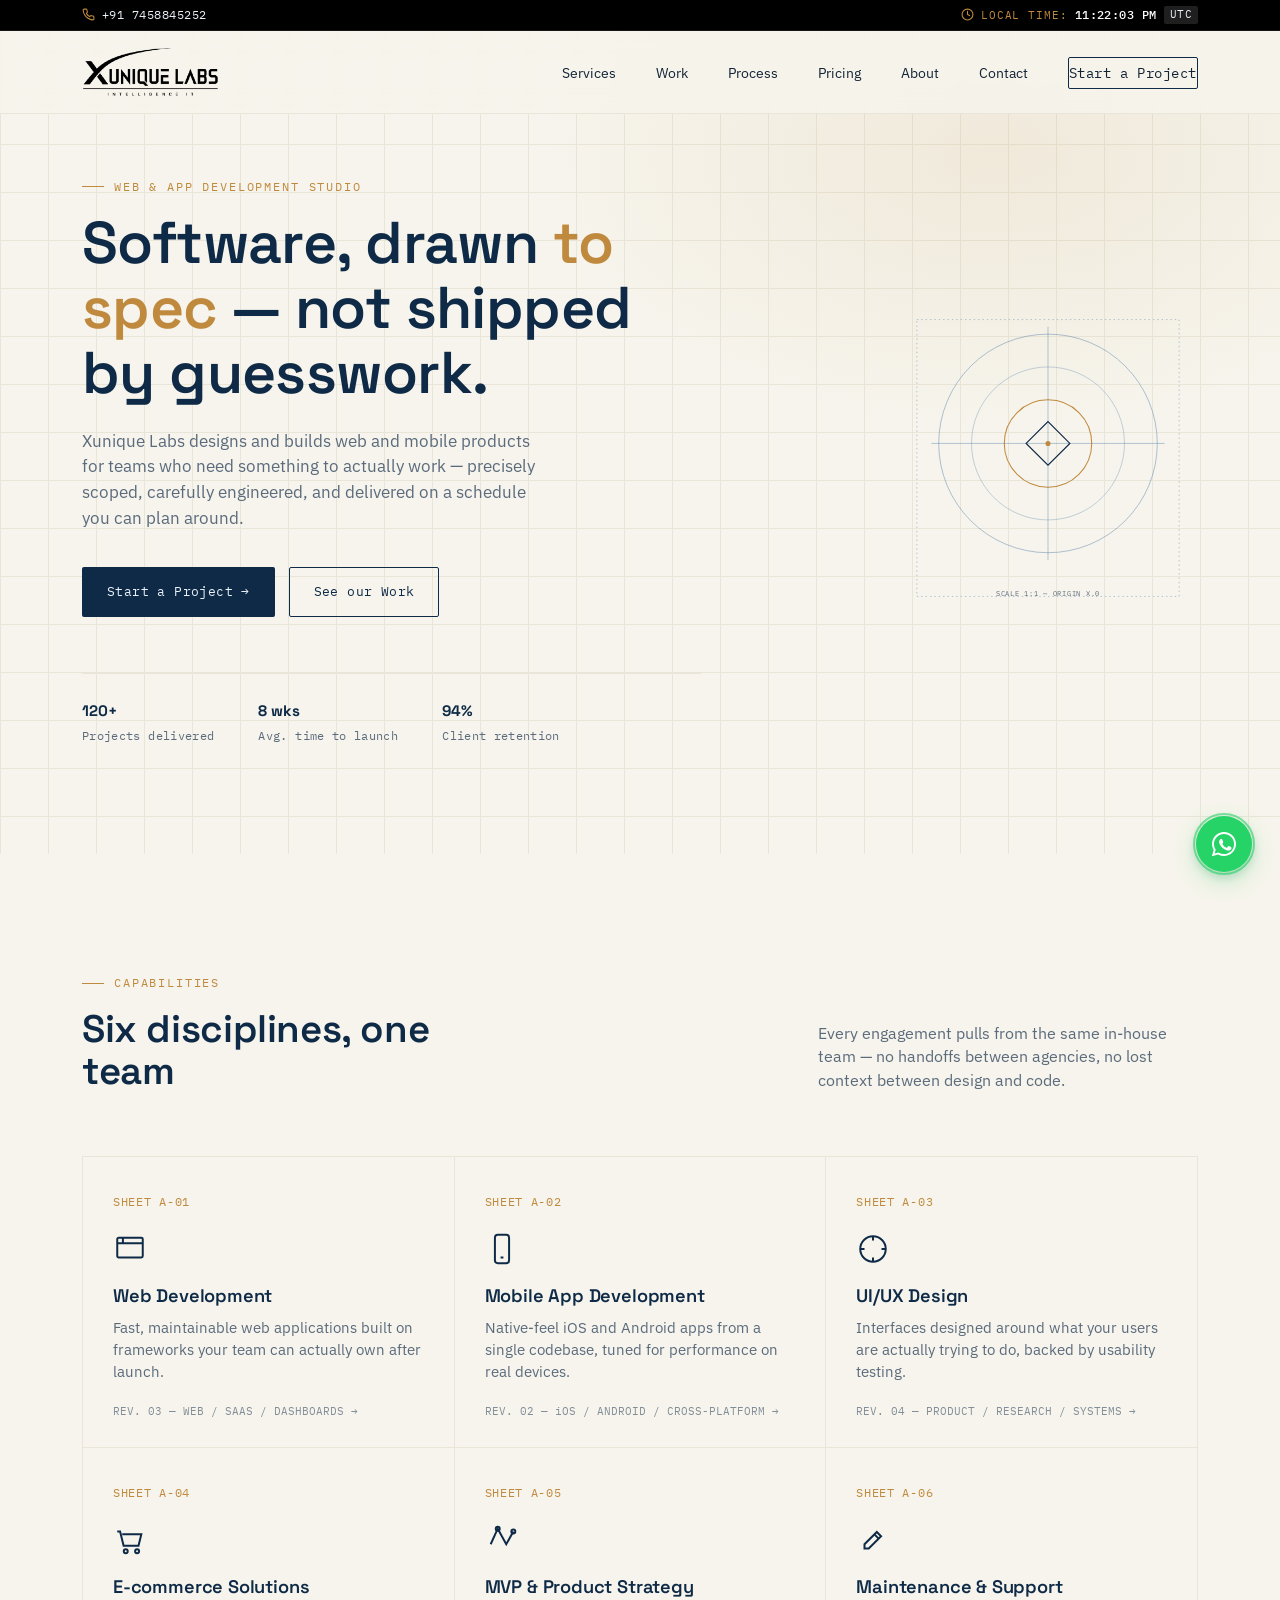
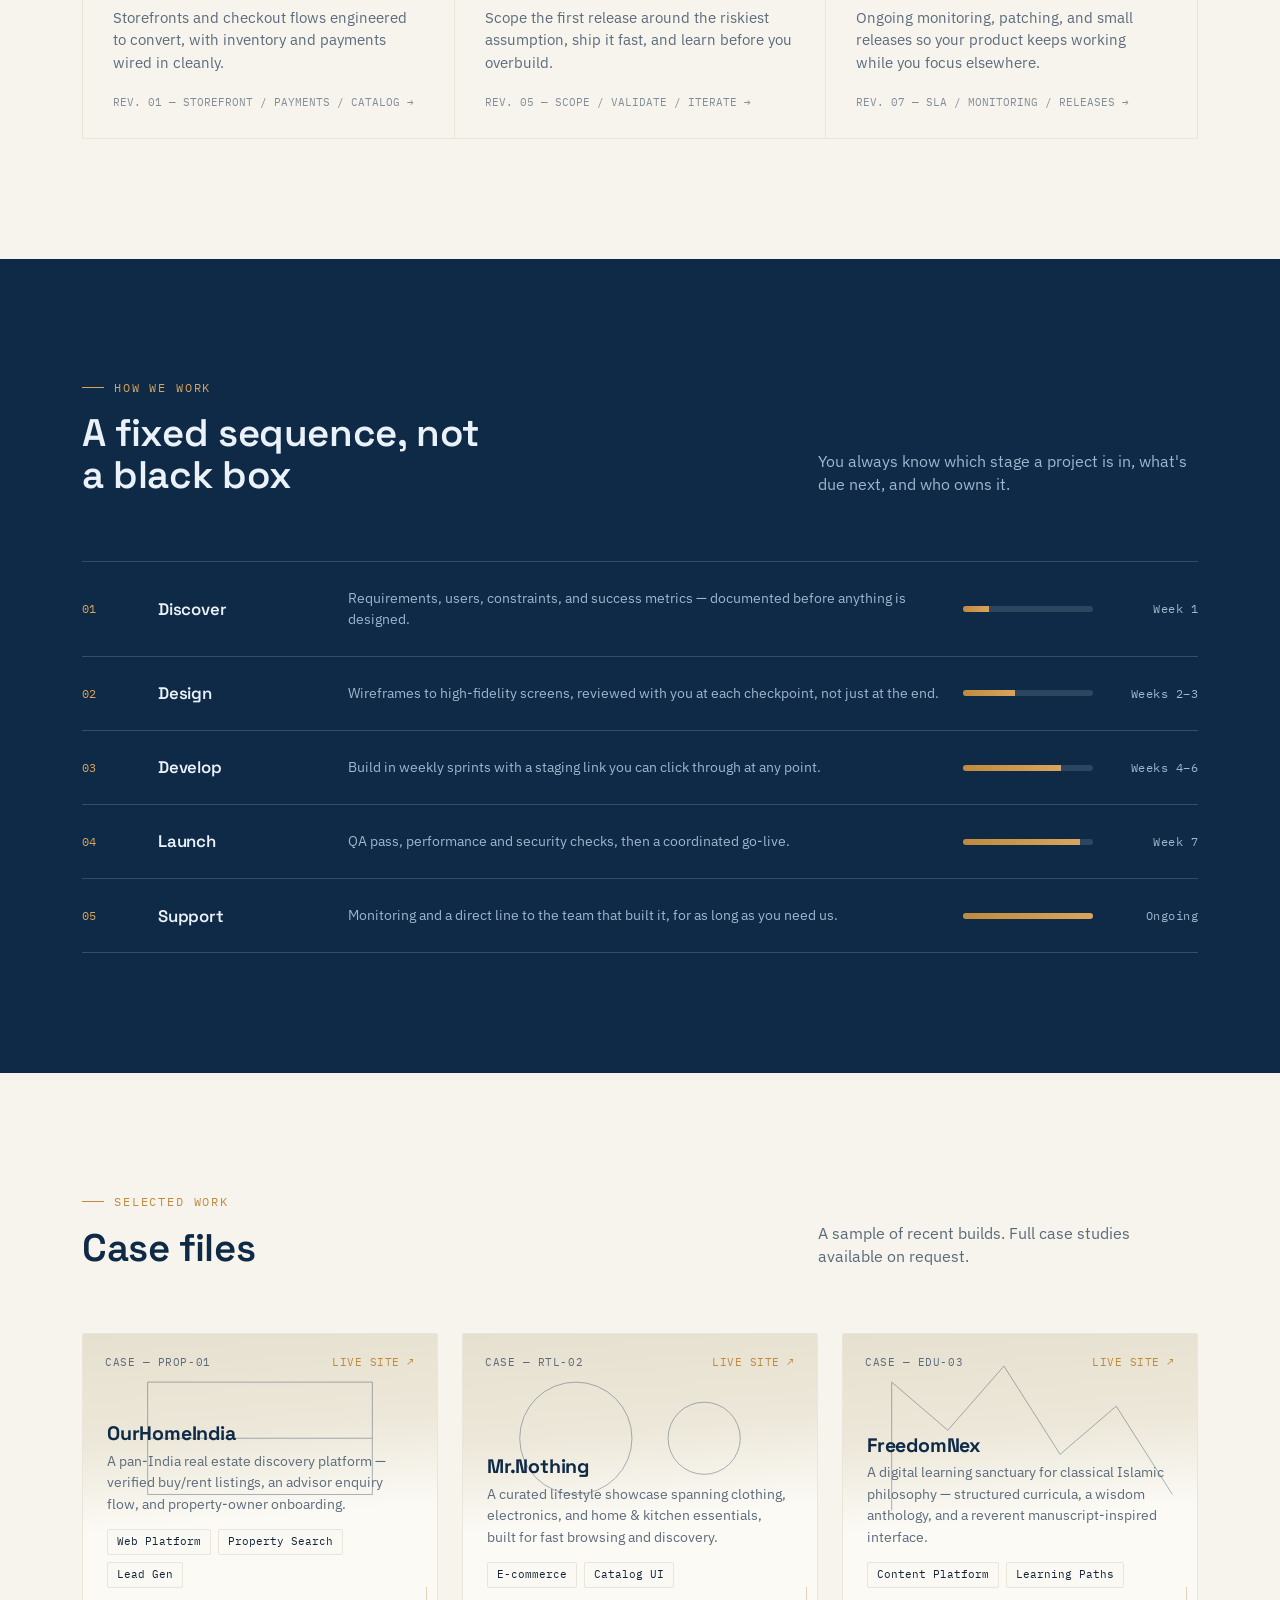
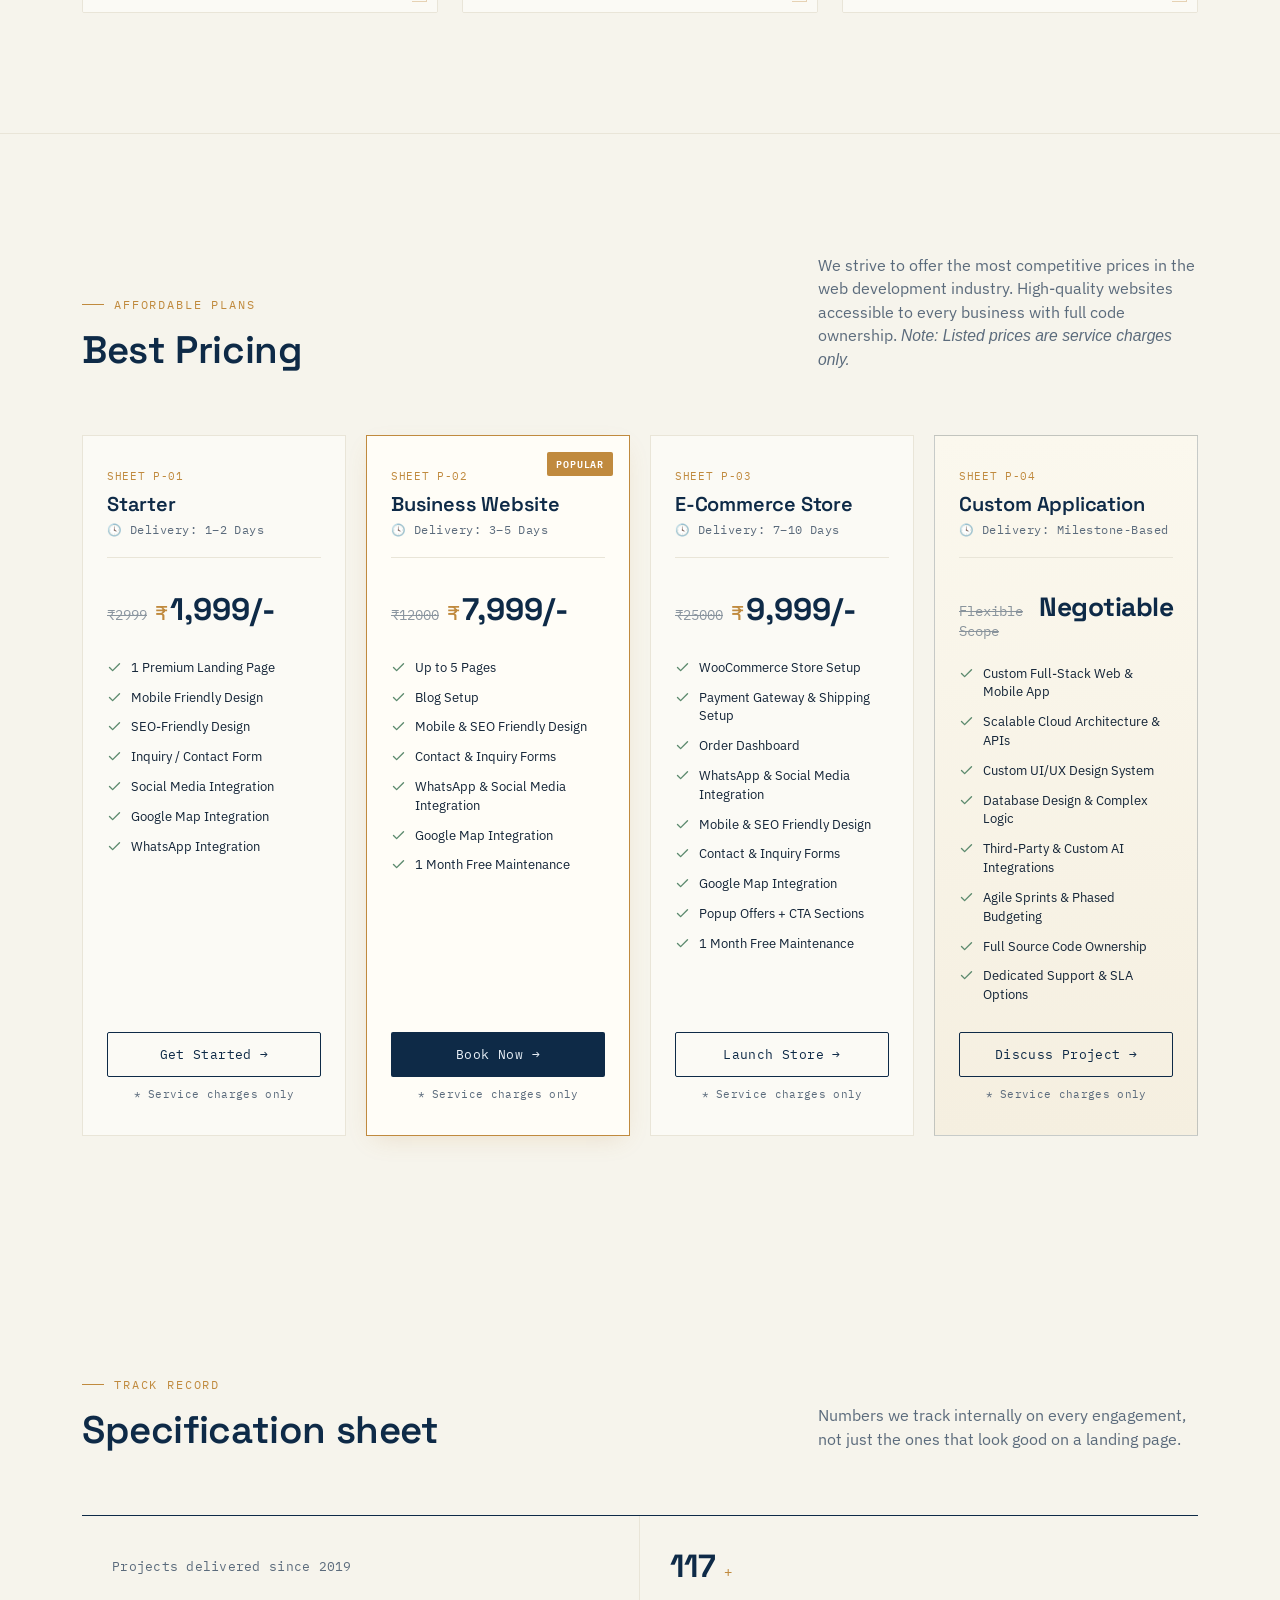
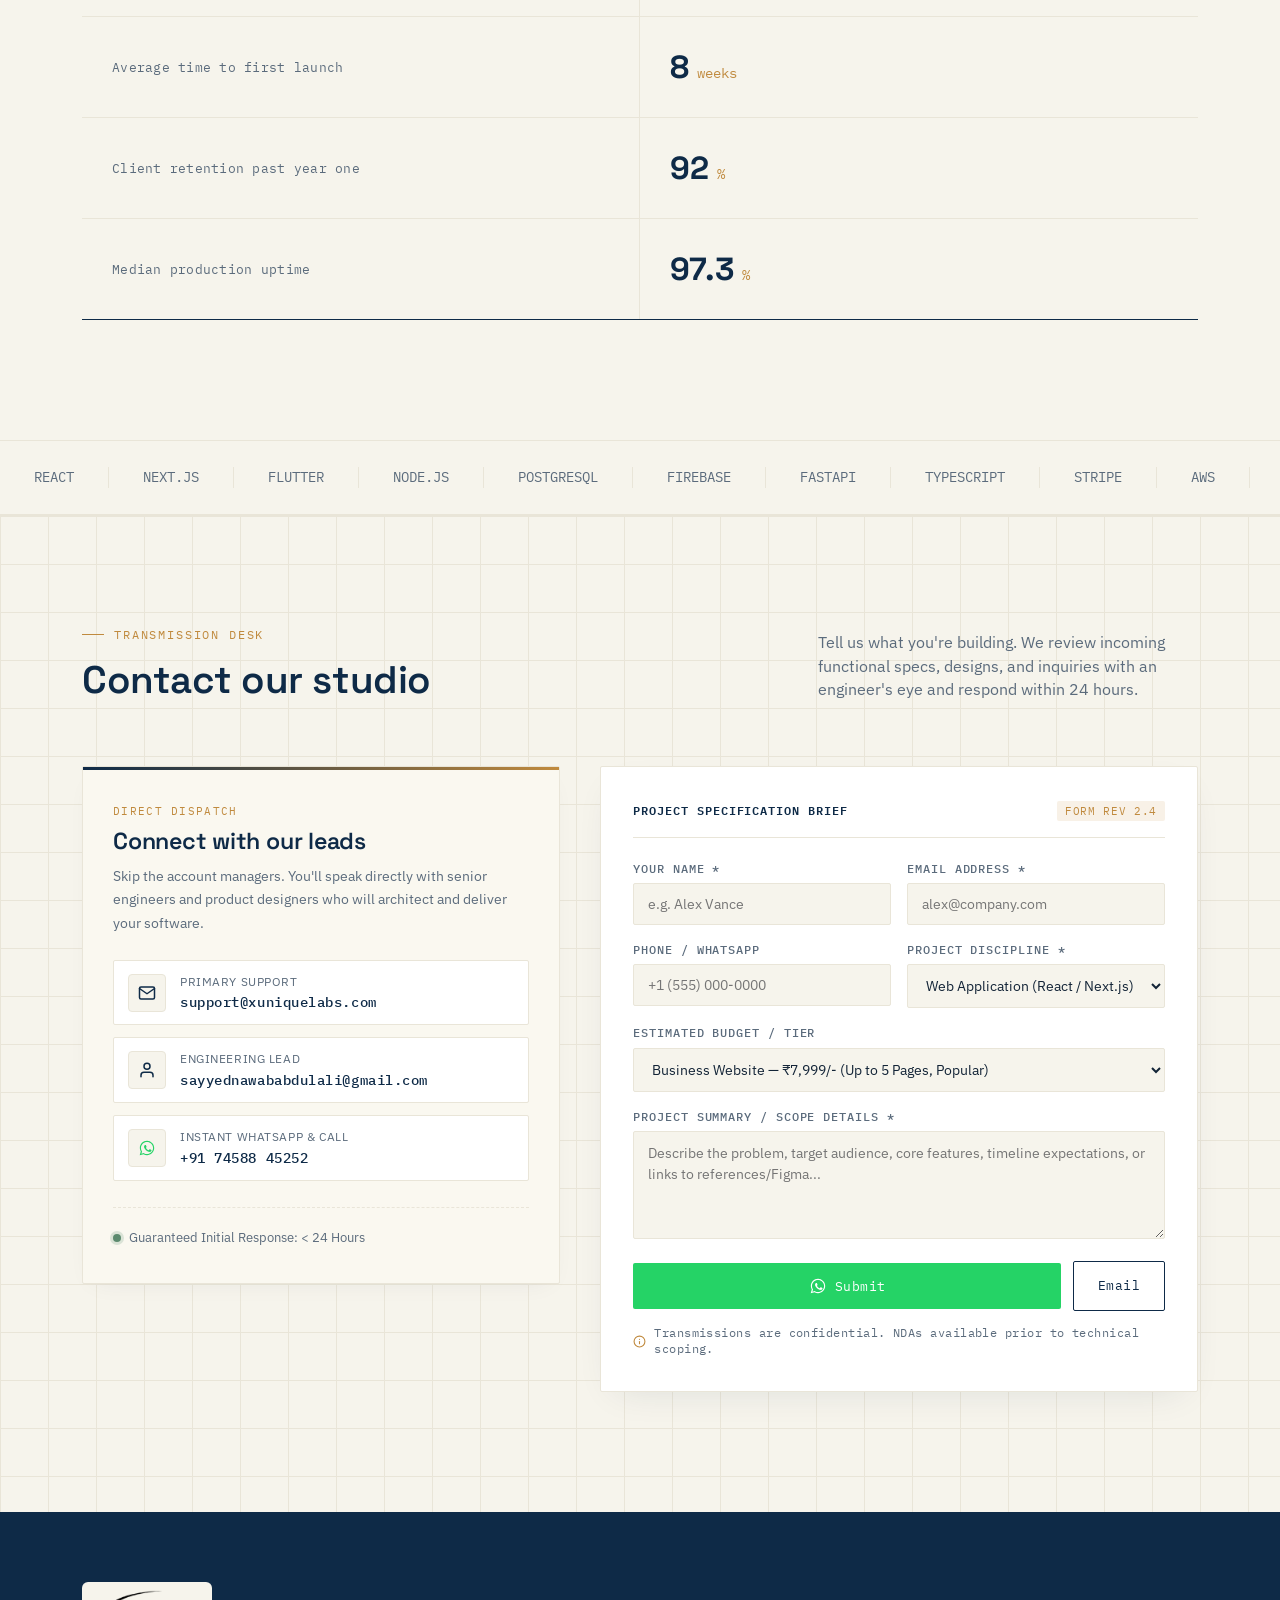
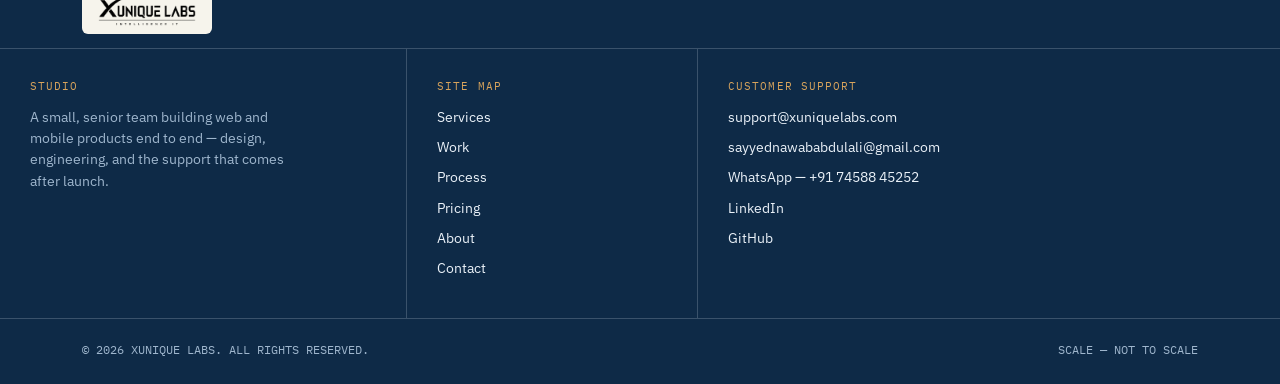
==== commit 88de292f: "Refactor form layout and button styles for improved responsiveness and usability" ====
--- a/index.html
+++ b/index.html
@@ -1345,19 +1345,32 @@
       padding-right:36px;
     }
     .form-actions{
-      flex-direction:column;
-      gap:10px;
-      margin-top:18px;
+      display:grid;
+      grid-template-columns:1.15fr 0.85fr;
+      gap:8px;
+      margin-top:14px;
     }
     .form-actions .btn{
       width:100%;
-      min-height:44px;
-      padding:11px 18px;
+      min-height:36px;
+      padding:7px 12px;
+      font-size:0.82rem;
       justify-content:center;
       text-align:center;
     }
     .form-submit-btn{
-      font-size:0.88rem;
+      min-height:36px;
+      padding:7px 12px;
+      font-size:0.82rem;
+    }
+    .form-submit-btn svg{
+      width:16px;
+      height:16px;
+    }
+    .form-email-btn{
+      min-height:36px;
+      padding:7px 12px;
+      font-size:0.82rem;
     }
     .channel-value{
       font-size:0.82rem;
@@ -1525,7 +1538,7 @@
     .subfoot{padding:18px 20px 22px; flex-direction:column;}
 
     .btn{min-height:48px;}
-    .nav-cta{min-height:auto;}
+    .nav-cta, .form-actions .btn{min-height:auto;}
   }
 
   @media (max-width:420px){
@@ -2303,7 +2316,7 @@
                 <span>Submit</span>
               </button>
               <a href="mailto:support@xuniquelabs.com" class="btn btn-ghost form-email-btn">
-                <span>Or Email Us Directly</span>
+                <span>Email</span>
               </a>
             </div>
             <div class="form-notice mono">
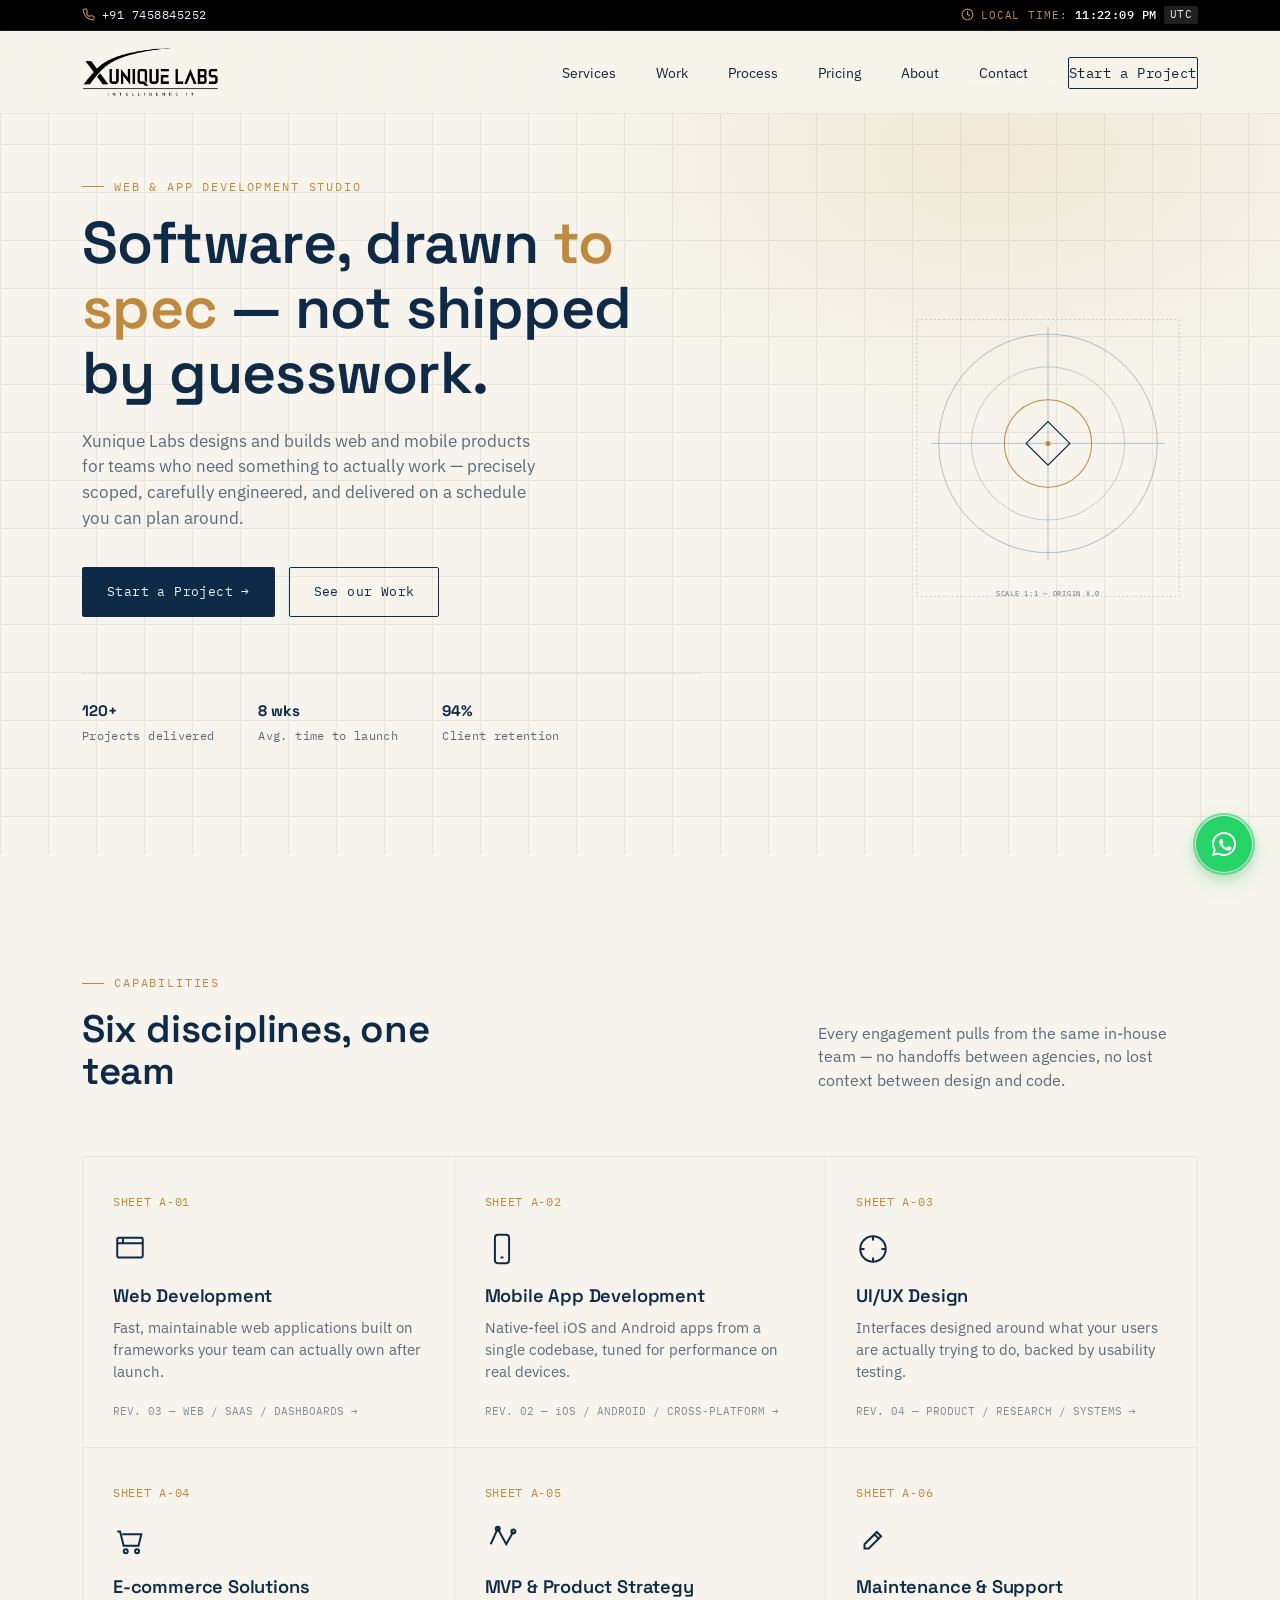
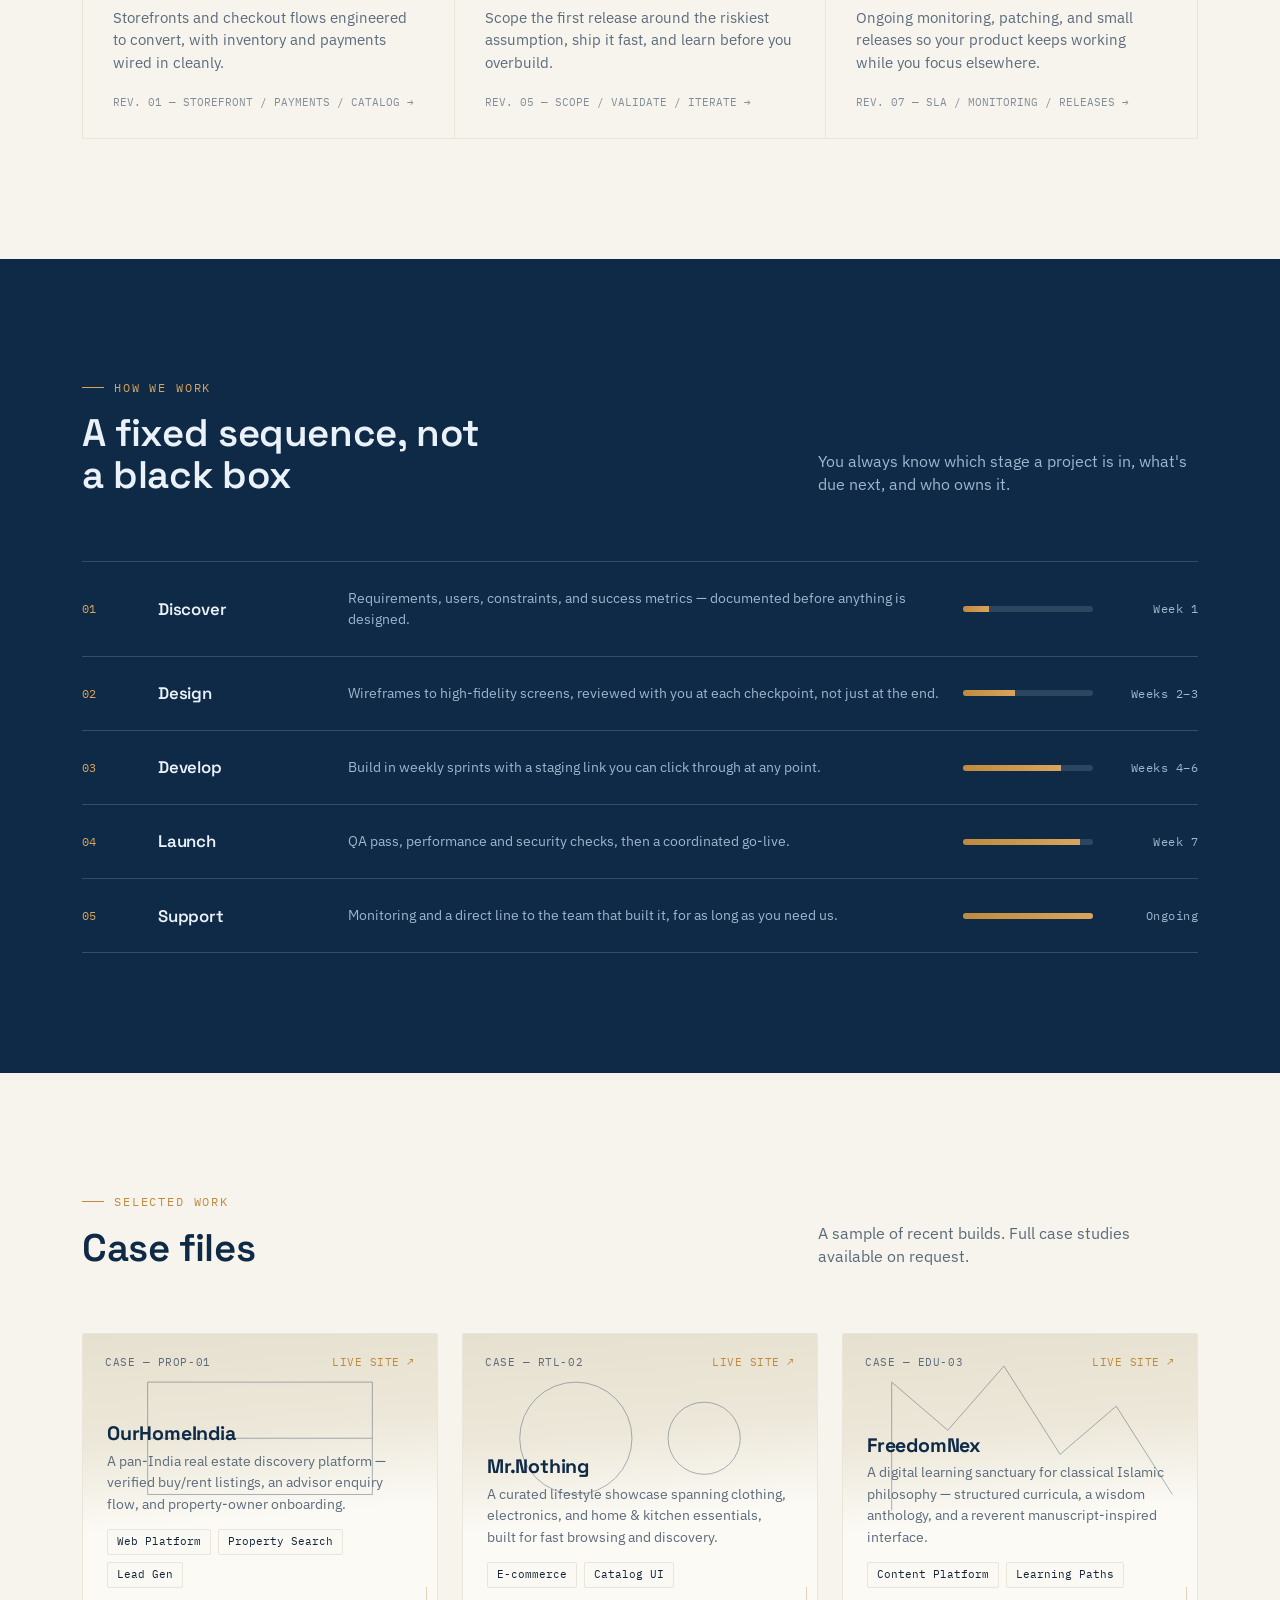
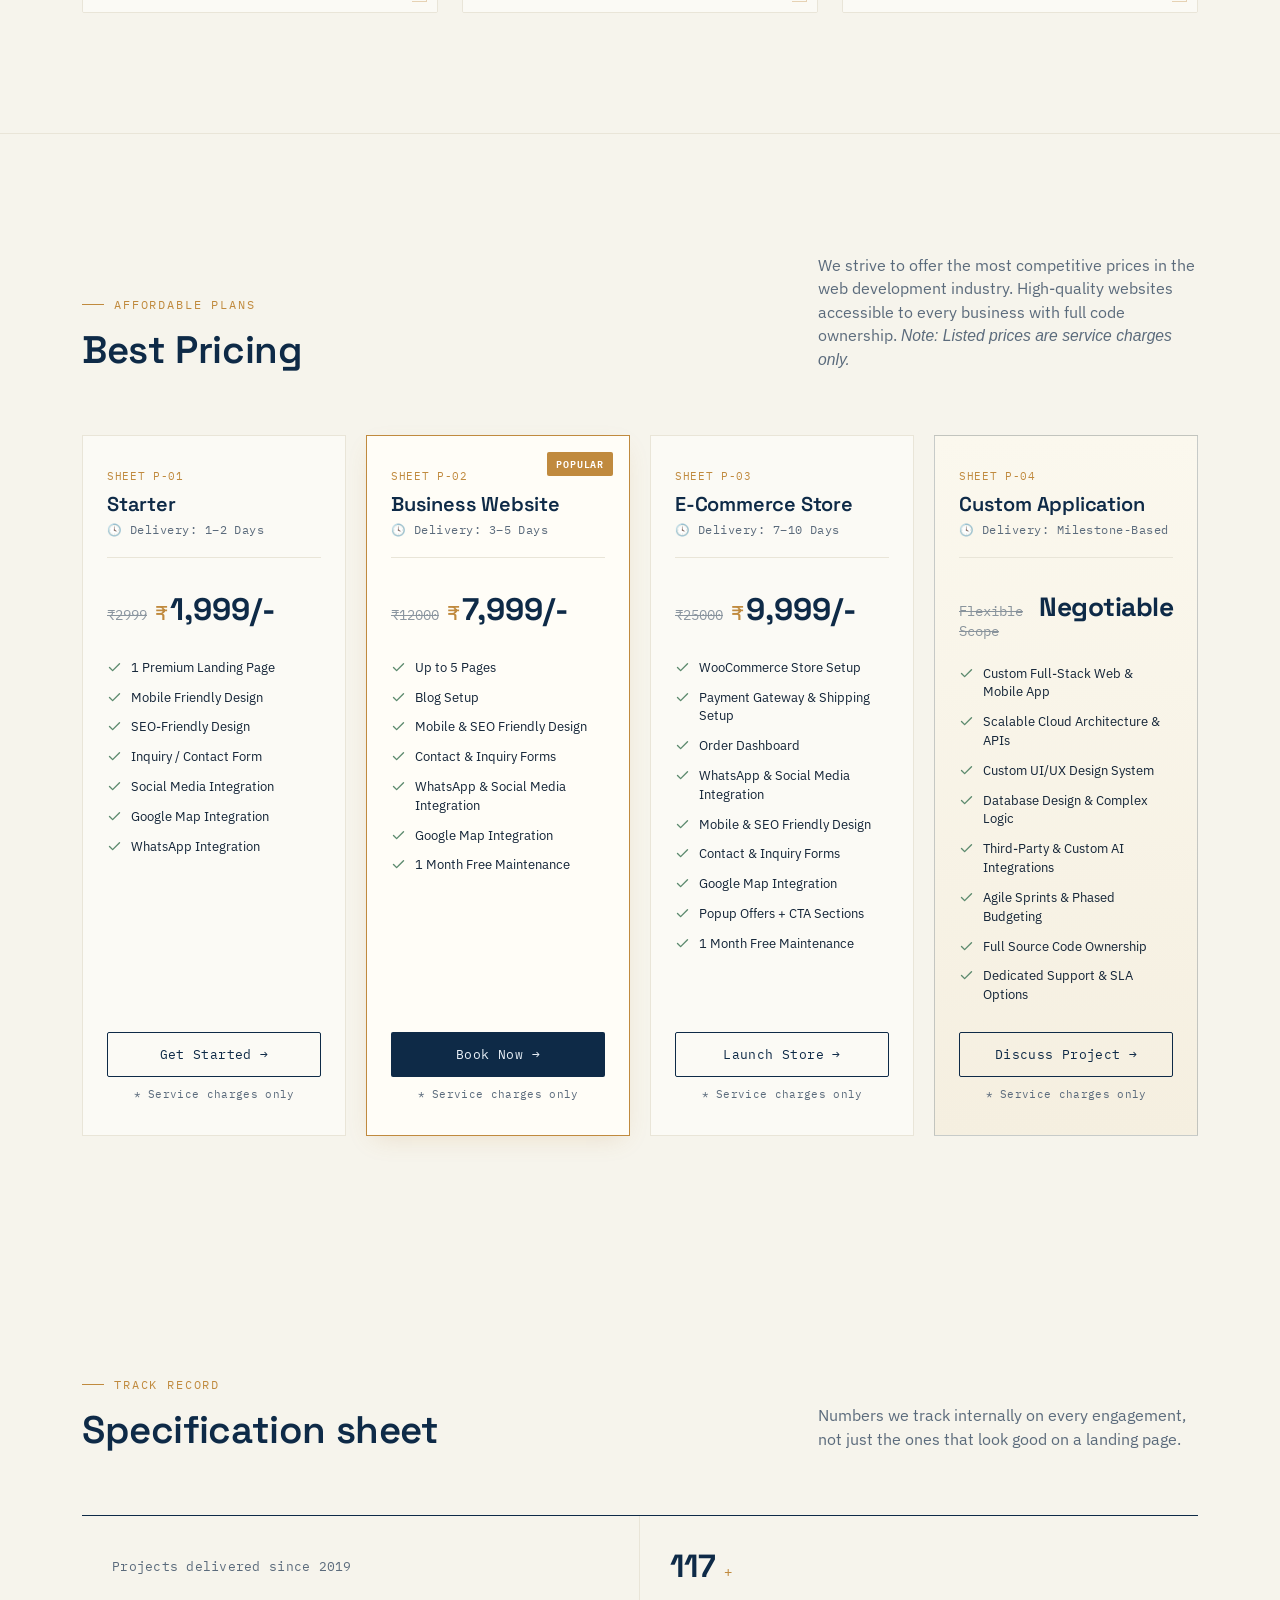
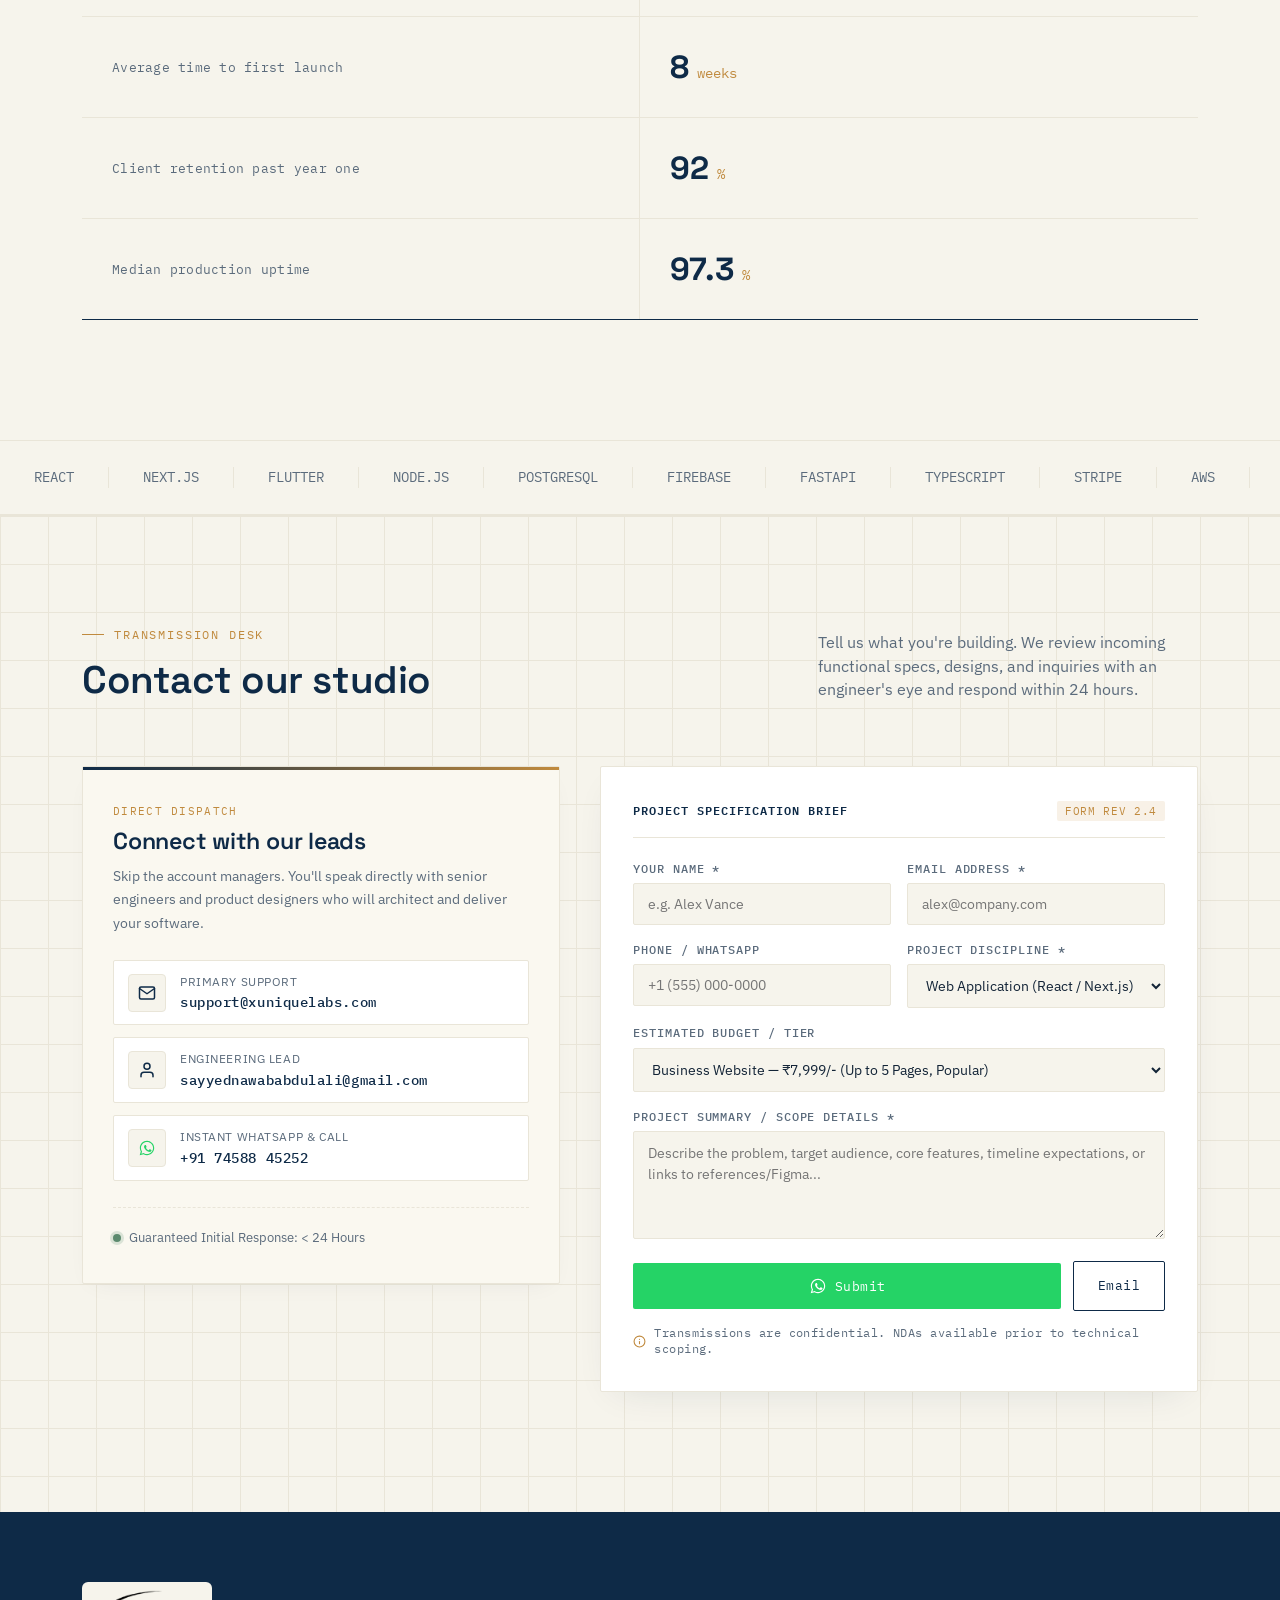
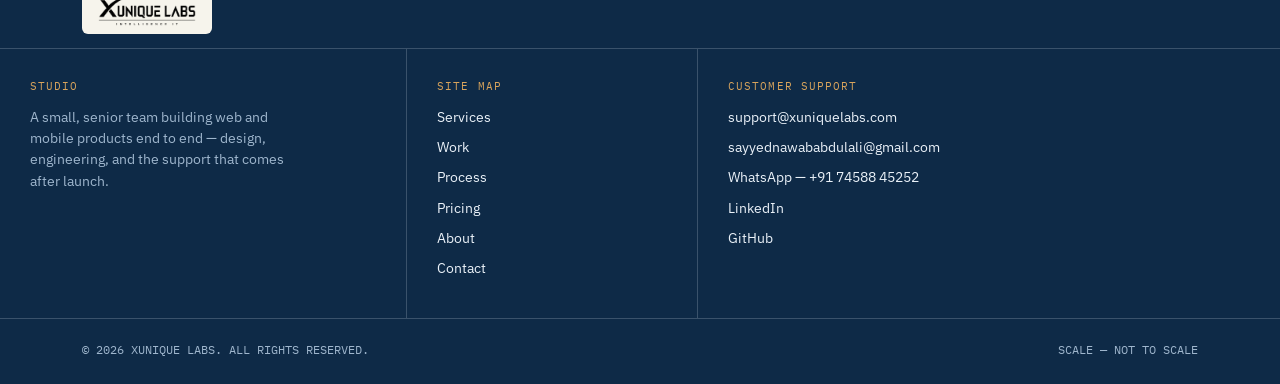
==== commit 5f52f110: "Update logo dimensions for improved visibility across various screen sizes" ====
--- a/index.html
+++ b/index.html
@@ -280,7 +280,7 @@
     }
     .logo .mark,
     .logo .mark img{
-      height:46px;
+      height:56px;
     }
     .nav-links{
       position:absolute;
@@ -1498,11 +1498,11 @@
     .wrap{padding:0 20px;}
     .nav{padding:12px 20px; position:relative; justify-content:center;}
     .logo{margin:0 auto; display:inline-flex;}
-    .logo .mark{height:42px; width:auto;}
-    .logo .mark img{height:42px; width:auto;}
+    .logo .mark{height:54px; width:auto;}
+    .logo .mark img{height:54px; width:auto;}
     .nav-toggle{right:18px;}
     .foot-logo{justify-content:center; margin-bottom:18px;}
-    .foot-logo .mark img{height:30px; width:auto;}
+    .foot-logo .mark img{height:34px; width:auto;}
 
     section{padding:72px 0;}
     .hero{padding:145px 0 64px; background-size:32px 32px;}
@@ -1544,7 +1544,7 @@
   @media (max-width:420px){
     .top-strip-inner{padding:5px 14px; font-size:0.63rem;}
     .top-strip-tz{font-size:0.6rem; padding:1px 4px;}
-    .logo .mark, .logo .mark img{height:36px;}
+    .logo .mark, .logo .mark img{height:48px;}
     .nav-toggle{right:14px;}
   }
 
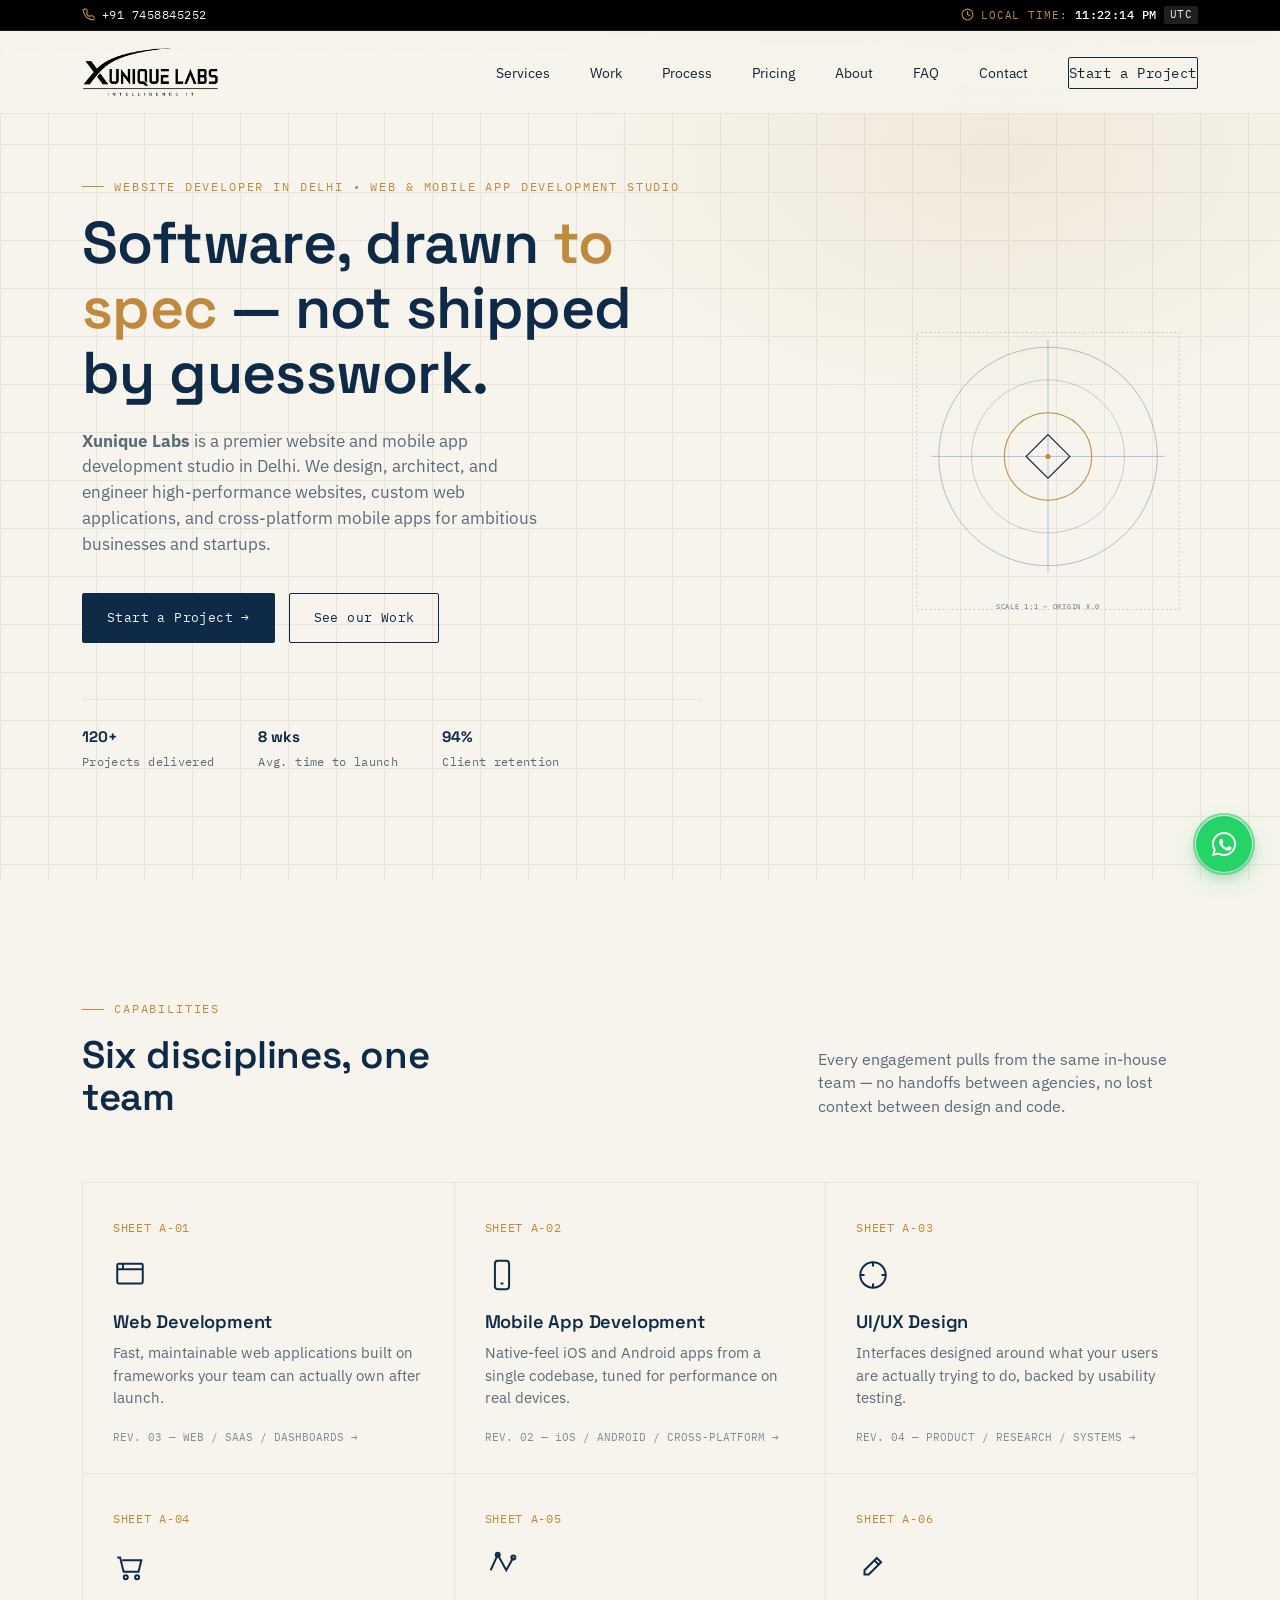
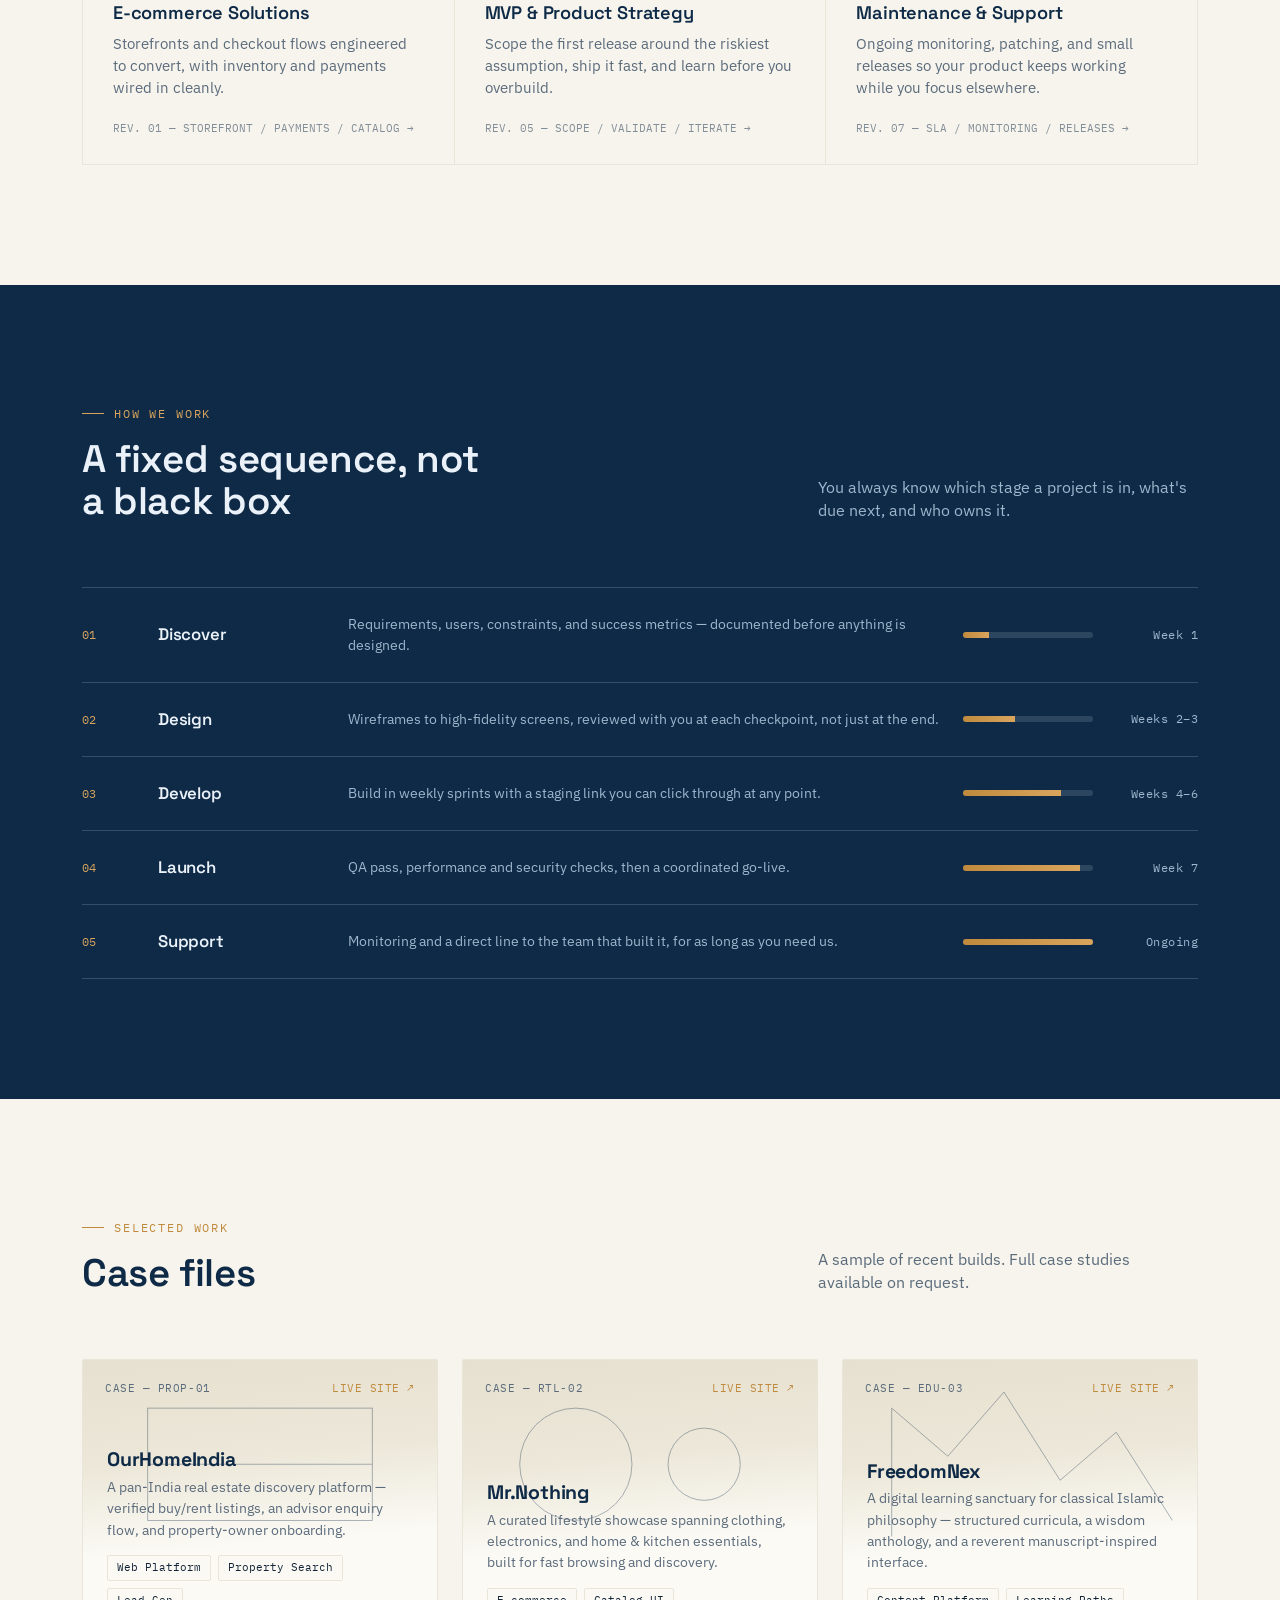
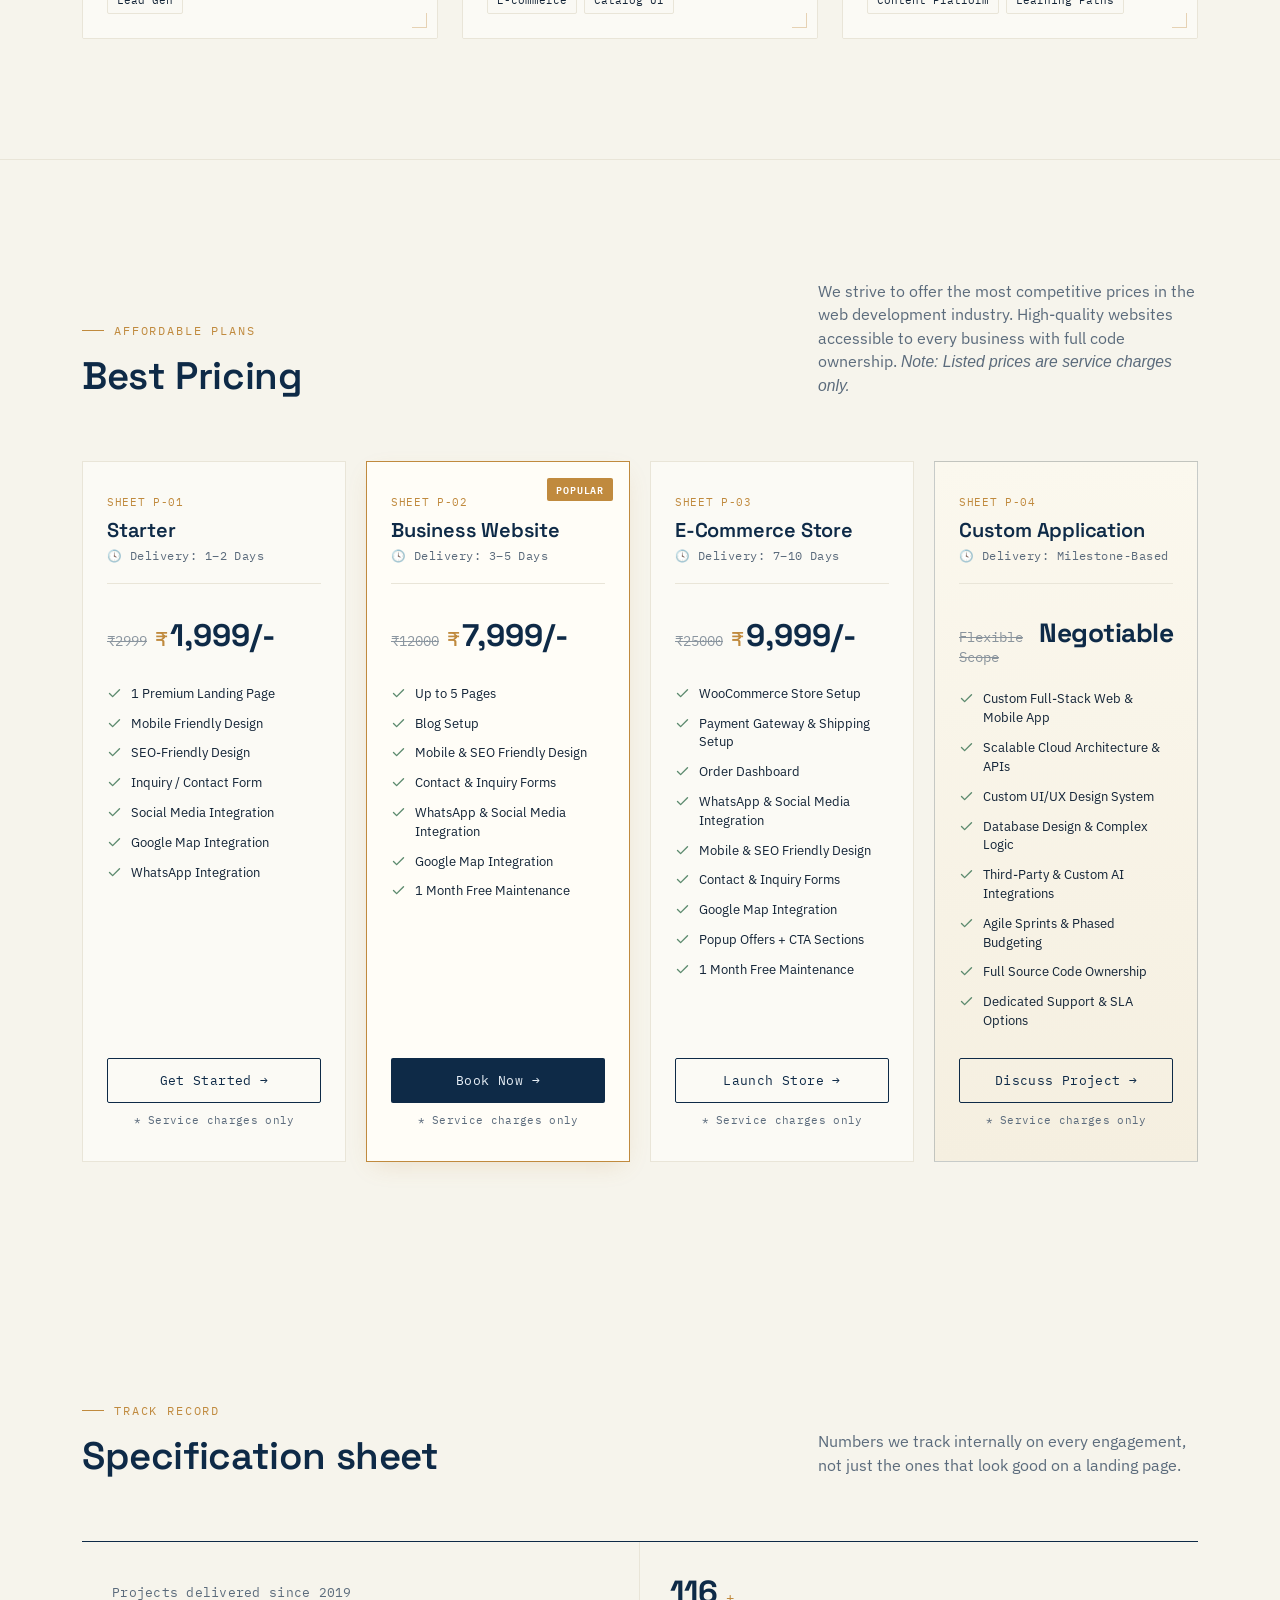
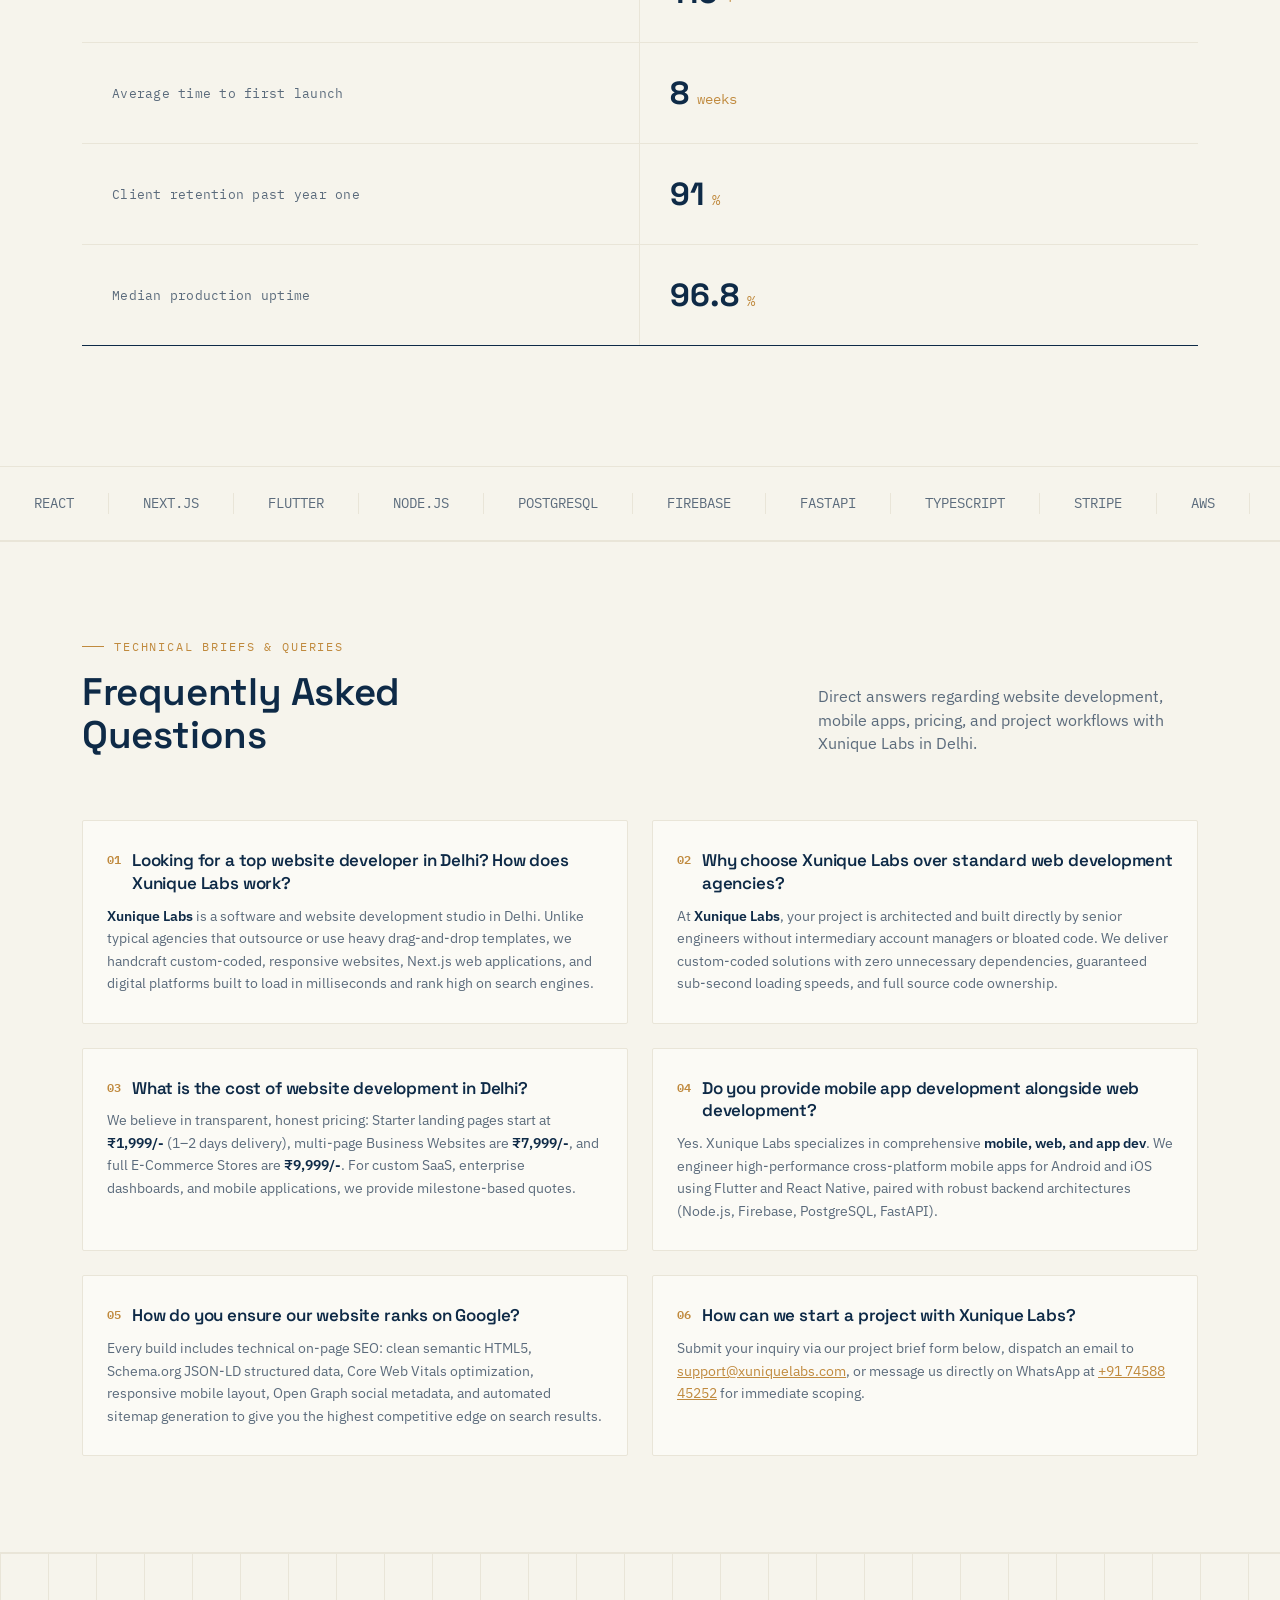
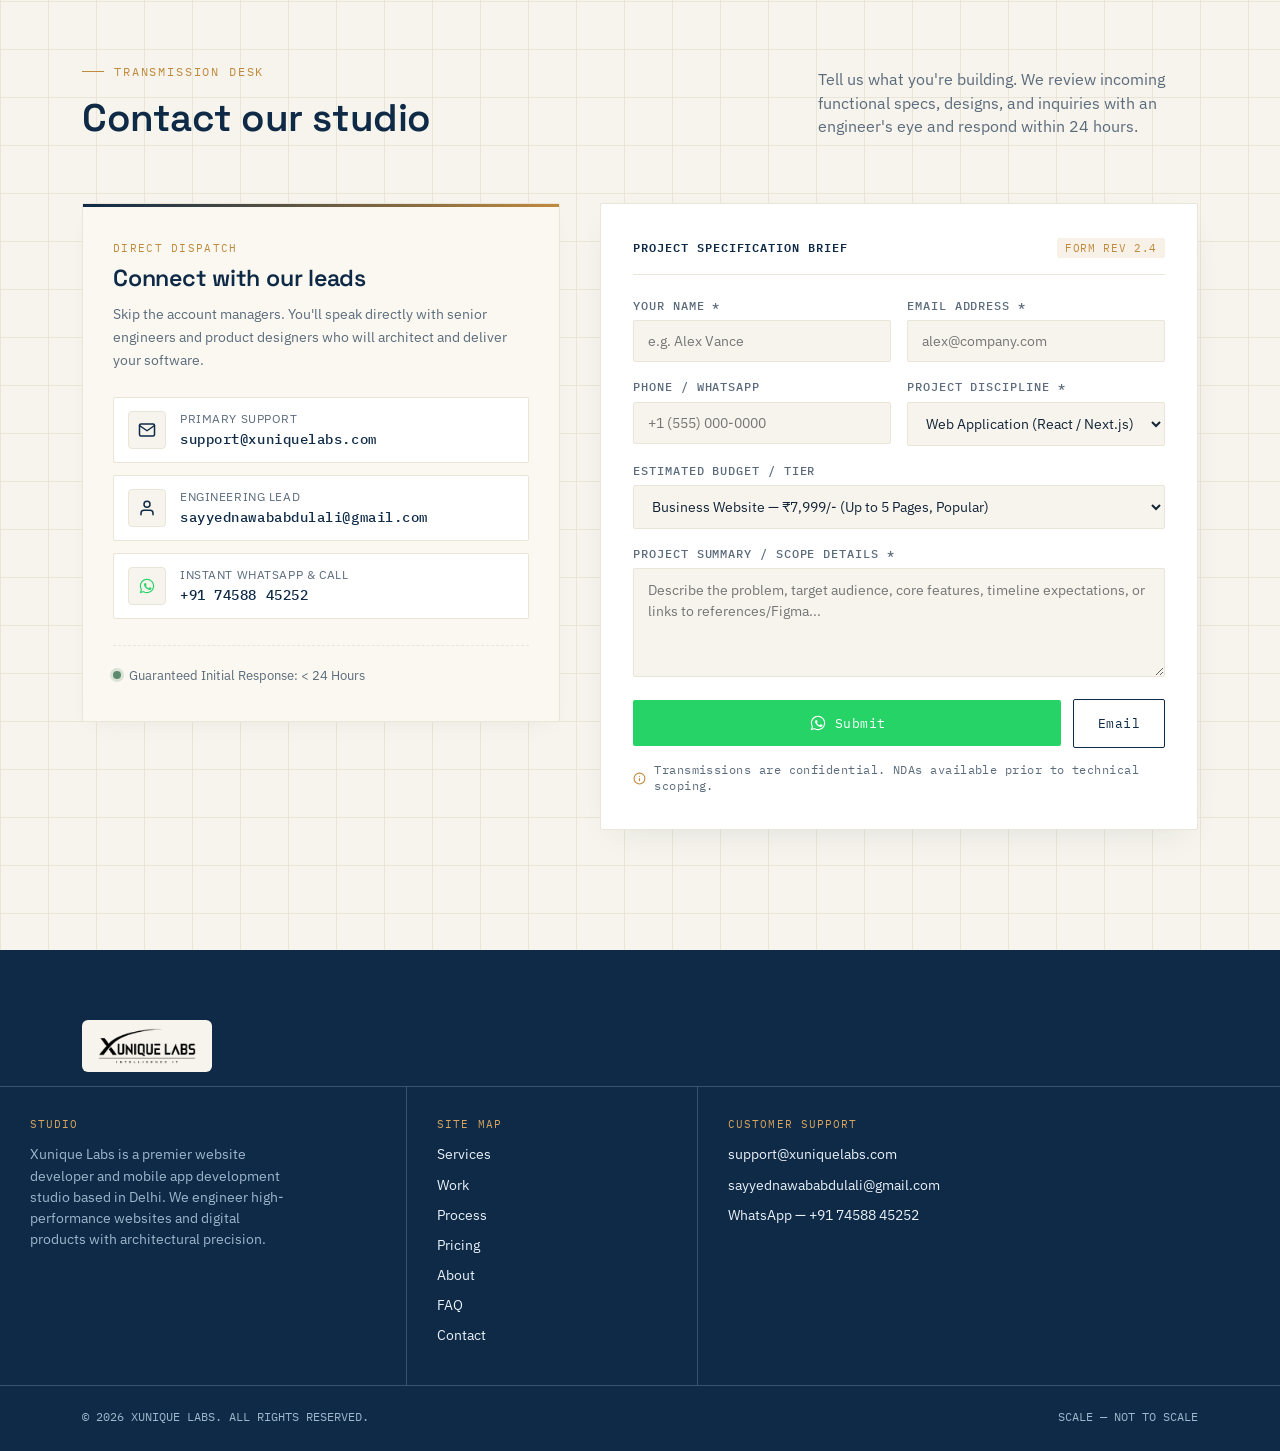
==== commit 4453b7c5: "Update meta tags for SEO optimization and add FAQ section for user inquiries" ====
--- a/index.html
+++ b/index.html
@@ -4,13 +4,211 @@
 <head>
 <meta charset="UTF-8">
 <meta name="viewport" content="width=device-width, initial-scale=1.0">
-<title>Xunique Labs — Software, drawn to spec</title>
-<meta name="description" content="Xunique Labs is a product studio that designs and builds web and mobile software with the precision of an engineering drawing.">
+<title>Xunique Labs — Website Developer in Delhi | Web &amp; Mobile App Development Studio</title>
+<meta name="description" content="Xunique Labs is a leading website developer &amp; mobile app development company in Delhi. We build custom high-performance websites, Next.js web applications, and Flutter mobile apps.">
+<meta name="keywords" content="website developer in delhi, web development company in delhi, web developer delhi, mobile app development delhi, app developer delhi, Xunique Labs, Sayyed Abdul Ali, Sayyed Nawab Abdul Ali, freelance website developer delhi, custom web app development, ecommerce website developer delhi, react nextjs developer delhi, software development studio delhi, mobile web and app dev">
+<meta name="author" content="Sayyed Abdul Ali, Xunique Labs">
+<meta name="robots" content="index, follow, max-image-preview:large, max-snippet:-1, max-video-preview:-1">
+<meta name="googlebot" content="index, follow">
+<link rel="canonical" href="https://xuniquelabs.com/">
+
+<!-- Geo Meta Tags for Delhi, India Local SEO -->
+<meta name="geo.region" content="IN-DL">
+<meta name="geo.placename" content="Delhi">
+<meta name="geo.position" content="28.6139;77.2090">
+<meta name="ICBM" content="28.6139, 77.2090">
+
+<!-- Open Graph / Facebook / WhatsApp Preview -->
+<meta property="og:locale" content="en_IN">
+<meta property="og:type" content="website">
+<meta property="og:title" content="Xunique Labs — Website Developer in Delhi | Web &amp; Mobile App Development">
+<meta property="og:description" content="Premier website development and mobile app development studio in Delhi. Fast, responsive, custom-engineered digital products.">
+<meta property="og:url" content="https://xuniquelabs.com/">
+<meta property="og:site_name" content="Xunique Labs">
+<meta property="og:image" content="https://xuniquelabs.com/assets/logo-mark.png">
+<meta property="og:image:width" content="1200">
+<meta property="og:image:height" content="630">
+<meta property="og:image:alt" content="Xunique Labs — Website Developer in Delhi">
+
+<!-- Twitter Cards -->
+<meta name="twitter:card" content="summary_large_image">
+<meta name="twitter:title" content="Xunique Labs — Website Developer in Delhi | Web &amp; Mobile App Development">
+<meta name="twitter:description" content="Precision-engineered website development and mobile apps in Delhi, India.">
+<meta name="twitter:image" content="https://xuniquelabs.com/assets/logo-mark.png">
+
+<!-- Favicon & Touch Icons -->
 <link rel="preconnect" href="https://fonts.googleapis.com">
 <link rel="preconnect" href="https://fonts.gstatic.com" crossorigin>
 <link rel="icon" type="image/png" href="assets/only%20x.png">
 <link rel="apple-touch-icon" href="assets/only%20x.png">
 <link href="https://fonts.googleapis.com/css2?family=Space+Grotesk:wght@400;500;600;700&family=IBM+Plex+Sans:wght@400;500;600&family=IBM+Plex+Mono:wght@400;500&display=swap" rel="stylesheet">
+
+<!-- Structured Data (JSON-LD Schema for Google Search & Local Knowledge Graph) -->
+<script type="application/ld+json">
+{
+  "@context": "https://schema.org",
+  "@graph": [
+    {
+      "@type": ["ProfessionalService", "LocalBusiness"],
+      "@id": "https://xuniquelabs.com/#organization",
+      "name": "Xunique Labs",
+      "alternateName": ["XuniqueLabs", "Xunique Labs Delhi", "Website Developer in Delhi - Xunique Labs"],
+      "url": "https://xuniquelabs.com/",
+      "logo": "https://xuniquelabs.com/assets/logo-mark.png",
+      "image": "https://xuniquelabs.com/assets/logo-mark.png",
+      "description": "Xunique Labs is a leading website developer and mobile app development company based in Delhi, founded by Sayyed Abdul Ali. We engineer high-performance web applications, Flutter mobile apps, e-commerce stores, and custom software systems.",
+      "telephone": "+917458845252",
+      "email": "sayyednawababdulali@gmail.com",
+      "founder": {
+        "@type": "Person",
+        "@id": "https://xuniquelabs.com/#founder",
+        "name": "Sayyed Abdul Ali",
+        "alternateName": "Sayyed Nawab Abdul Ali",
+        "jobTitle": "Lead Software Engineer & Founder",
+        "url": "https://xuniquelabs.com/",
+        "knowsAbout": [
+          "Website Development",
+          "Mobile App Development",
+          "Full-Stack Web Engineering",
+          "React",
+          "Next.js",
+          "Flutter",
+          "Python",
+          "PostgreSQL",
+          "UI/UX Design",
+          "SEO Optimization"
+        ]
+      },
+      "address": {
+        "@type": "PostalAddress",
+        "addressLocality": "Delhi",
+        "addressRegion": "Delhi",
+        "addressCountry": "IN"
+      },
+      "geo": {
+        "@type": "GeoCoordinates",
+        "latitude": 28.6139,
+        "longitude": 77.2090
+      },
+      "areaServed": [
+        { "@type": "City", "name": "Delhi" },
+        { "@type": "City", "name": "New Delhi" },
+        { "@type": "City", "name": "Noida" },
+        { "@type": "City", "name": "Gurugram" },
+        { "@type": "Country", "name": "India" }
+      ],
+      "priceRange": "₹1,999 - ₹50,000+",
+      "openingHoursSpecification": {
+        "@type": "OpeningHoursSpecification",
+        "dayOfWeek": ["Monday", "Tuesday", "Wednesday", "Thursday", "Friday", "Saturday"],
+        "opens": "09:00",
+        "closes": "20:00"
+      },
+      "hasOfferCatalog": {
+        "@type": "OfferCatalog",
+        "name": "Web and Mobile App Development Services",
+        "itemListElement": [
+          {
+            "@type": "Offer",
+            "itemOffered": {
+              "@type": "Service",
+              "name": "Website Development in Delhi",
+              "description": "High-performance responsive websites, business websites, landing pages, and Next.js platforms."
+            }
+          },
+          {
+            "@type": "Offer",
+            "itemOffered": {
+              "@type": "Service",
+              "name": "Mobile App Development",
+              "description": "Cross-platform iOS and Android mobile app development using Flutter and React Native."
+            }
+          },
+          {
+            "@type": "Offer",
+            "itemOffered": {
+              "@type": "Service",
+              "name": "E-Commerce Website Development",
+              "description": "Custom e-commerce store setup, WooCommerce, payment gateways, and inventory catalogs."
+            }
+          },
+          {
+            "@type": "Offer",
+            "itemOffered": {
+              "@type": "Service",
+              "name": "Custom Software & MVP Engineering",
+              "description": "Full-stack web application development, scalable APIs, and startup MVP launches."
+            }
+          }
+        ]
+      }
+    },
+    {
+      "@type": "WebSite",
+      "@id": "https://xuniquelabs.com/#website",
+      "url": "https://xuniquelabs.com/",
+      "name": "Xunique Labs",
+      "description": "Website Developer in Delhi | Web & Mobile App Development Studio",
+      "publisher": { "@id": "https://xuniquelabs.com/#organization" },
+      "inLanguage": "en-IN"
+    },
+    {
+      "@type": "FAQPage",
+      "@id": "https://xuniquelabs.com/#faq",
+      "mainEntity": [
+        {
+          "@type": "Question",
+          "name": "Looking for a top website developer in Delhi? How does Xunique Labs deliver?",
+          "acceptedAnswer": {
+            "@type": "Answer",
+            "text": "Xunique Labs is a Delhi-based software and website development studio. Unlike typical agencies that outsource or use bloated templates, we handcraft precision-engineered, responsive websites, Next.js web applications, and custom software designed to load under 1 second and rank high on search engines."
+          }
+        },
+        {
+          "@type": "Question",
+          "name": "Why choose Xunique Labs over standard web development agencies?",
+          "acceptedAnswer": {
+            "@type": "Answer",
+            "text": "At Xunique Labs, your project is architected and built directly by senior engineers without intermediary account managers or bloated code. We deliver custom-coded solutions with zero unnecessary dependencies, guaranteed sub-second loading speeds, and full source code ownership."
+          }
+        },
+        {
+          "@type": "Question",
+          "name": "What is the cost of website development in Delhi?",
+          "acceptedAnswer": {
+            "@type": "Answer",
+            "text": "We offer transparent, competitive pricing: Starter landing pages start at ₹1,999/- (1–2 days delivery), 5-page Business Websites are ₹7,999/-, and full-featured E-Commerce Stores are ₹9,999/-. For complex SaaS, web apps, and mobile applications, we provide custom milestone-based pricing."
+          }
+        },
+        {
+          "@type": "Question",
+          "name": "Do you provide mobile app development alongside web development?",
+          "acceptedAnswer": {
+            "@type": "Answer",
+            "text": "Yes. Xunique Labs specializes in both mobile, web, and app dev. We engineer cross-platform mobile apps for iOS and Android using Flutter and React Native, seamlessly synchronized with cloud backends (Firebase, Node.js, PostgreSQL, Supabase) and custom REST/GraphQL APIs."
+          }
+        },
+        {
+          "@type": "Question",
+          "name": "How do you ensure websites and apps rank on Google?",
+          "acceptedAnswer": {
+            "@type": "Answer",
+            "text": "Every website we build includes on-page SEO optimization: clean semantic HTML5, Schema.org JSON-LD structured data, Core Web Vitals optimization (100/100 Lighthouse performance), mobile responsiveness, Open Graph social tags, and automated XML sitemaps."
+          }
+        },
+        {
+          "@type": "Question",
+          "name": "How can we start a project with Xunique Labs?",
+          "acceptedAnswer": {
+            "@type": "Answer",
+            "text": "You can reach out via our contact form on xuniquelabs.com, dispatch an email to support@xuniquelabs.com, or message us directly on WhatsApp at +91 74588 45252 for instant project scoping."
+          }
+        }
+      ]
+    }
+  ]
+}
+</script>
 <style>
   :root{
     --ink:#0E2A47;          /* deep blueprint navy */
@@ -1063,6 +1261,65 @@
     white-space:nowrap;
   }
 
+  /* ---------- FAQ SECTION ---------- */
+  .faq-section{
+    background:var(--paper);
+    border-top:1px solid var(--paper-dim);
+    padding:96px 0;
+  }
+  .faq-grid{
+    display:grid;
+    grid-template-columns:repeat(2, 1fr);
+    gap:24px;
+  }
+  .faq-item{
+    background:#FBFAF5;
+    border:1px solid var(--paper-dim);
+    border-radius:var(--radius);
+    padding:28px 24px;
+    display:flex;
+    flex-direction:column;
+    gap:10px;
+    transition:border-color 0.25s ease, transform 0.2s ease, box-shadow 0.2s ease;
+  }
+  .faq-item:hover{
+    border-color:var(--brass);
+    transform:translateY(-2px);
+    box-shadow:0 10px 24px -10px rgba(14,42,71,0.1);
+  }
+  .faq-q{
+    font-size:1.06rem;
+    color:var(--ink);
+    font-weight:600;
+    line-height:1.35;
+    display:flex;
+    align-items:flex-start;
+    gap:10px;
+  }
+  .faq-q-num{
+    font-family:'IBM Plex Mono', monospace;
+    font-size:0.75rem;
+    color:var(--brass);
+    flex-shrink:0;
+    padding-top:2px;
+  }
+  .faq-a{
+    font-size:0.88rem;
+    color:var(--text-dim-on-paper);
+    line-height:1.6;
+  }
+  .faq-a strong{
+    color:var(--ink);
+    font-weight:600;
+  }
+  @media (max-width:860px){
+    .faq-section{padding:68px 0;}
+    .faq-grid{grid-template-columns:1fr; gap:16px;}
+    .faq-item{padding:22px 18px;}
+    .faq-q{font-size:1rem;}
+    .faq-a{font-size:0.86rem;}
+  }
+
   /* ---------- CONTACT US SECTION ---------- */
   .contact-section{
     background:
@@ -1690,9 +1947,9 @@
   </div>
   <div class="nav-wrap">
     <nav class="nav">
-      <a href="#top" class="logo" aria-label="Xunique Labs">
+      <a href="#top" class="logo" aria-label="Xunique Labs — Website Developer in Delhi">
         <span class="mark">
-          <img src="assets/logo-mark-nobg.png" alt="Xunique Labs" loading="eager">
+          <img src="assets/logo-mark-nobg.png" alt="Xunique Labs — Website Developer in Delhi" loading="eager">
         </span>
       </a>
       <ul class="nav-links" id="navLinks">
@@ -1701,6 +1958,7 @@
         <li><a href="#process">Process</a></li>
         <li><a href="#pricing">Pricing</a></li>
         <li><a href="#about">About</a></li>
+        <li><a href="#faq">FAQ</a></li>
         <li><a href="#contact">Contact</a></li>
         <li><a href="#contact" class="nav-cta">Start a Project</a></li>
       </ul>
@@ -1717,9 +1975,9 @@
   <section class="hero">
     <div class="wrap hero-grid">
       <div class="hero-copy reveal">
-        <div class="eyebrow">Web &amp; App Development Studio</div>
+        <div class="eyebrow">Website Developer in Delhi • Web &amp; Mobile App Development Studio</div>
         <h1>Software, drawn <em>to spec</em> — not shipped by guesswork.</h1>
-        <p>Xunique Labs designs and builds web and mobile products for teams who need something to actually work — precisely scoped, carefully engineered, and delivered on a schedule you can plan around.</p>
+        <p><strong>Xunique Labs</strong> is a premier website and mobile app development studio in Delhi. We design, architect, and engineer high-performance websites, custom web applications, and cross-platform mobile apps for ambitious businesses and startups.</p>
         <div class="hero-actions">
           <a href="https://wa.me/917458845252?text=Hi%20Xunique%20Labs,%20I'm%20looking%20to%20start%20a%20new%20software%20project.%20Let's%20discuss%20scope,%20timeline,%20and%20deliverables." target="_blank" rel="noopener" class="btn btn-primary">Start a Project →</a>
           <a href="#work" class="btn btn-ghost">See our Work</a>
@@ -2199,6 +2457,51 @@
     </div>
   </div>
 
+  <!-- FAQ SECTION -->
+  <section class="faq-section" id="faq">
+    <div class="wrap">
+      <div class="section-head reveal">
+        <div>
+          <div class="eyebrow">Technical Briefs &amp; Queries</div>
+          <h2>Frequently Asked Questions</h2>
+        </div>
+        <p>Direct answers regarding website development, mobile apps, pricing, and project workflows with Xunique Labs in Delhi.</p>
+      </div>
+
+      <div class="faq-grid reveal">
+        <div class="faq-item">
+          <h3 class="faq-q"><span class="faq-q-num mono">01</span> Looking for a top website developer in Delhi? How does Xunique Labs work?</h3>
+          <p class="faq-a"><strong>Xunique Labs</strong> is a software and website development studio in Delhi. Unlike typical agencies that outsource or use heavy drag-and-drop templates, we handcraft custom-coded, responsive websites, Next.js web applications, and digital platforms built to load in milliseconds and rank high on search engines.</p>
+        </div>
+
+        <div class="faq-item">
+          <h3 class="faq-q"><span class="faq-q-num mono">02</span> Why choose Xunique Labs over standard web development agencies?</h3>
+          <p class="faq-a">At <strong>Xunique Labs</strong>, your project is architected and built directly by senior engineers without intermediary account managers or bloated code. We deliver custom-coded solutions with zero unnecessary dependencies, guaranteed sub-second loading speeds, and full source code ownership.</p>
+        </div>
+
+        <div class="faq-item">
+          <h3 class="faq-q"><span class="faq-q-num mono">03</span> What is the cost of website development in Delhi?</h3>
+          <p class="faq-a">We believe in transparent, honest pricing: Starter landing pages start at <strong>₹1,999/-</strong> (1–2 days delivery), multi-page Business Websites are <strong>₹7,999/-</strong>, and full E-Commerce Stores are <strong>₹9,999/-</strong>. For custom SaaS, enterprise dashboards, and mobile applications, we provide milestone-based quotes.</p>
+        </div>
+
+        <div class="faq-item">
+          <h3 class="faq-q"><span class="faq-q-num mono">04</span> Do you provide mobile app development alongside web development?</h3>
+          <p class="faq-a">Yes. Xunique Labs specializes in comprehensive <strong>mobile, web, and app dev</strong>. We engineer high-performance cross-platform mobile apps for Android and iOS using Flutter and React Native, paired with robust backend architectures (Node.js, Firebase, PostgreSQL, FastAPI).</p>
+        </div>
+
+        <div class="faq-item">
+          <h3 class="faq-q"><span class="faq-q-num mono">05</span> How do you ensure our website ranks on Google?</h3>
+          <p class="faq-a">Every build includes technical on-page SEO: clean semantic HTML5, Schema.org JSON-LD structured data, Core Web Vitals optimization, responsive mobile layout, Open Graph social metadata, and automated sitemap generation to give you the highest competitive edge on search results.</p>
+        </div>
+
+        <div class="faq-item">
+          <h3 class="faq-q"><span class="faq-q-num mono">06</span> How can we start a project with Xunique Labs?</h3>
+          <p class="faq-a">Submit your inquiry via our project brief form below, dispatch an email to <a href="mailto:support@xuniquelabs.com" style="color:var(--brass); text-decoration:underline;">support@xuniquelabs.com</a>, or message us directly on WhatsApp at <a href="https://wa.me/917458845252" target="_blank" rel="noopener" style="color:var(--brass); text-decoration:underline;">+91 74588 45252</a> for immediate scoping.</p>
+        </div>
+      </div>
+    </div>
+  </section>
+
   <!-- CONTACT US SECTION -->
   <section class="contact-section" id="contact">
     <div class="wrap">
@@ -2335,7 +2638,7 @@
   <div class="wrap">
     <div class="foot-logo">
       <span class="mark mark-plaque">
-        <img src="assets/logo-mark-nobg.png" alt="Xunique Labs" loading="lazy">
+        <img src="assets/logo-mark-nobg.png" alt="Xunique Labs — Website Developer in Delhi" loading="lazy">
       </span>
     </div>
   </div>
@@ -2343,7 +2646,7 @@
   <div class="titleblock">
     <div class="tb-cell">
       <span class="lbl mono">STUDIO</span>
-      <p>A small, senior team building web and mobile products end to end — design, engineering, and the support that comes after launch.</p>
+      <p>Xunique Labs is a premier website developer and mobile app development studio based in Delhi. We engineer high-performance websites and digital products with architectural precision.</p>
     </div>
     <div class="tb-cell">
       <span class="lbl mono">SITE MAP</span>
@@ -2353,6 +2656,7 @@
         <li><a href="#process">Process</a></li>
         <li><a href="#pricing">Pricing</a></li>
         <li><a href="#about">About</a></li>
+        <li><a href="#faq">FAQ</a></li>
         <li><a href="#contact">Contact</a></li>
       </ul>
     </div>
@@ -2362,8 +2666,6 @@
         <li><a href="mailto:support@xuniquelabs.com">support@xuniquelabs.com</a></li>
         <li><a href="mailto:sayyednawababdulali@gmail.com">sayyednawababdulali@gmail.com</a></li>
         <li><a href="https://wa.me/917458845252?text=Hi%20Xunique%20Labs,%20I%20have%20an%20inquiry%20regarding%20customer%20support%20and%20services." target="_blank" rel="noopener">WhatsApp — +91 74588 45252</a></li>
-        <li><a href="#">LinkedIn</a></li>
-        <li><a href="#">GitHub</a></li>
       </ul>
     </div>
      
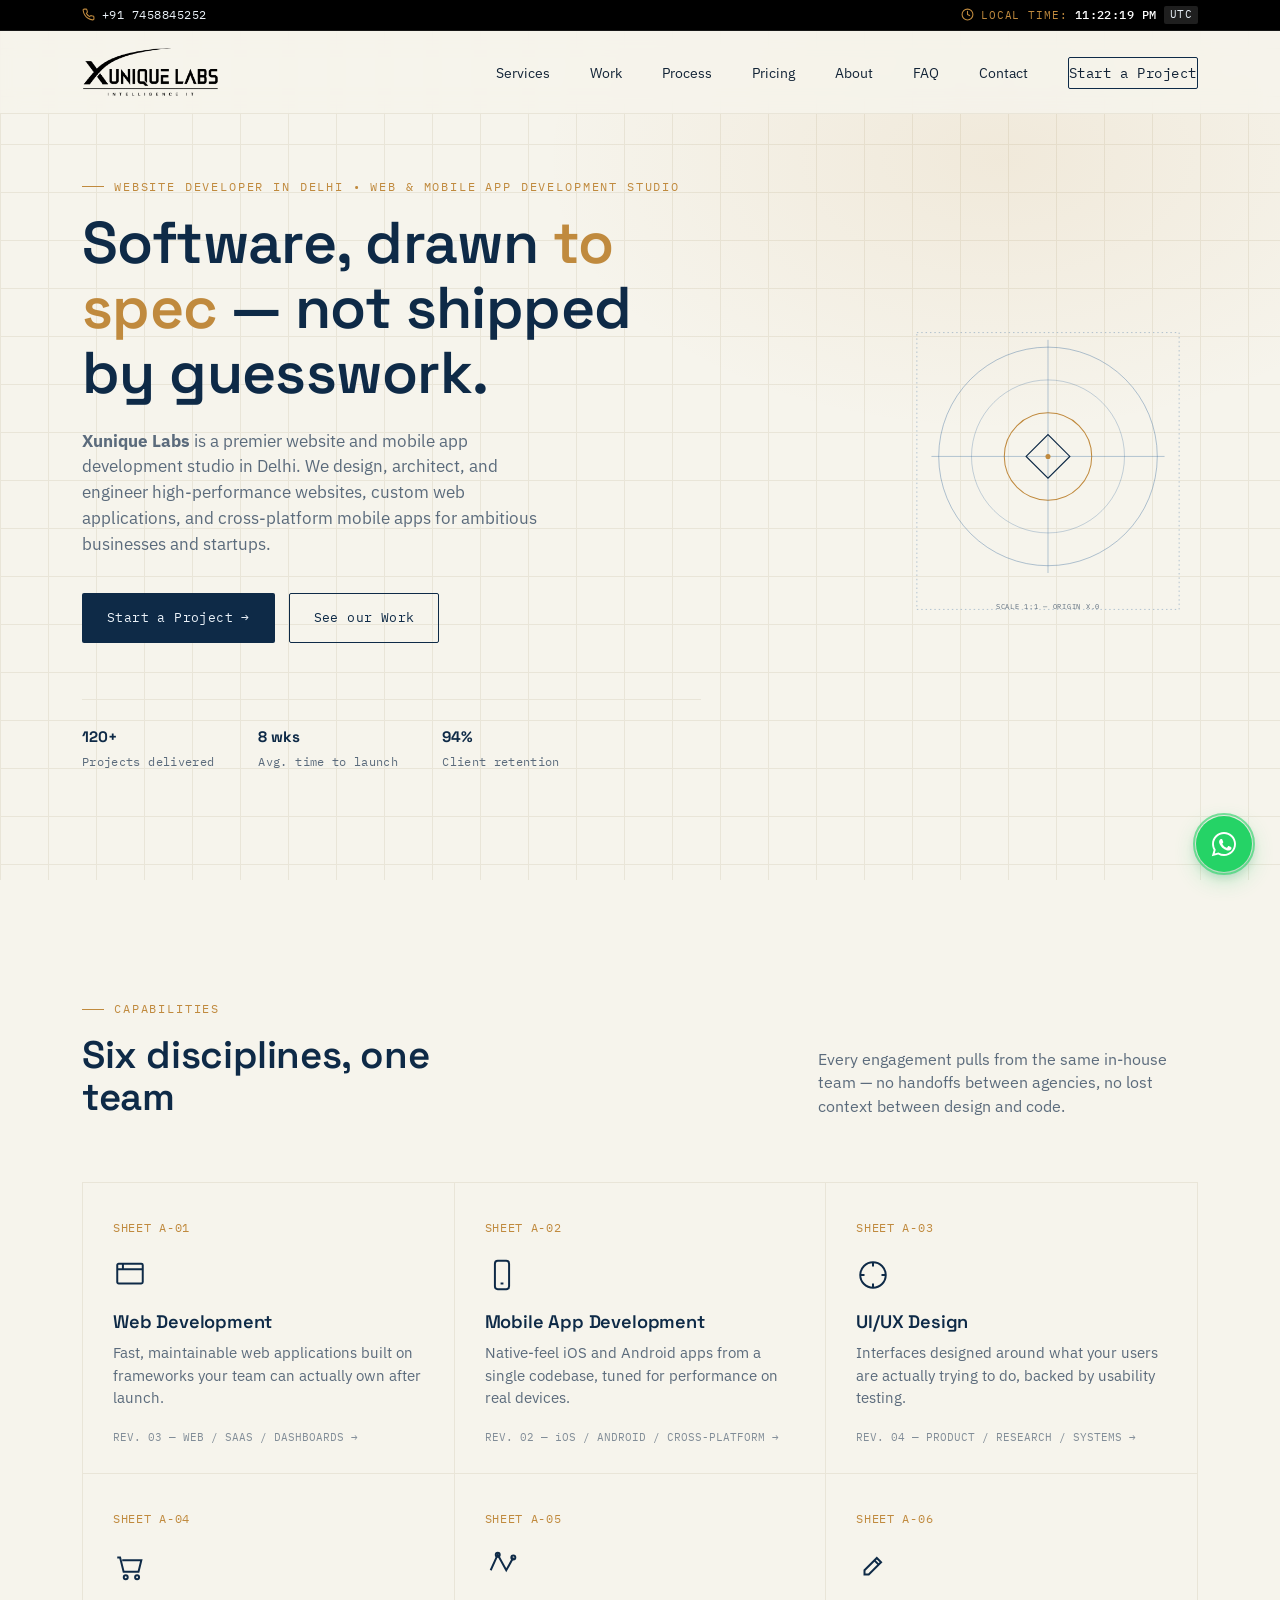
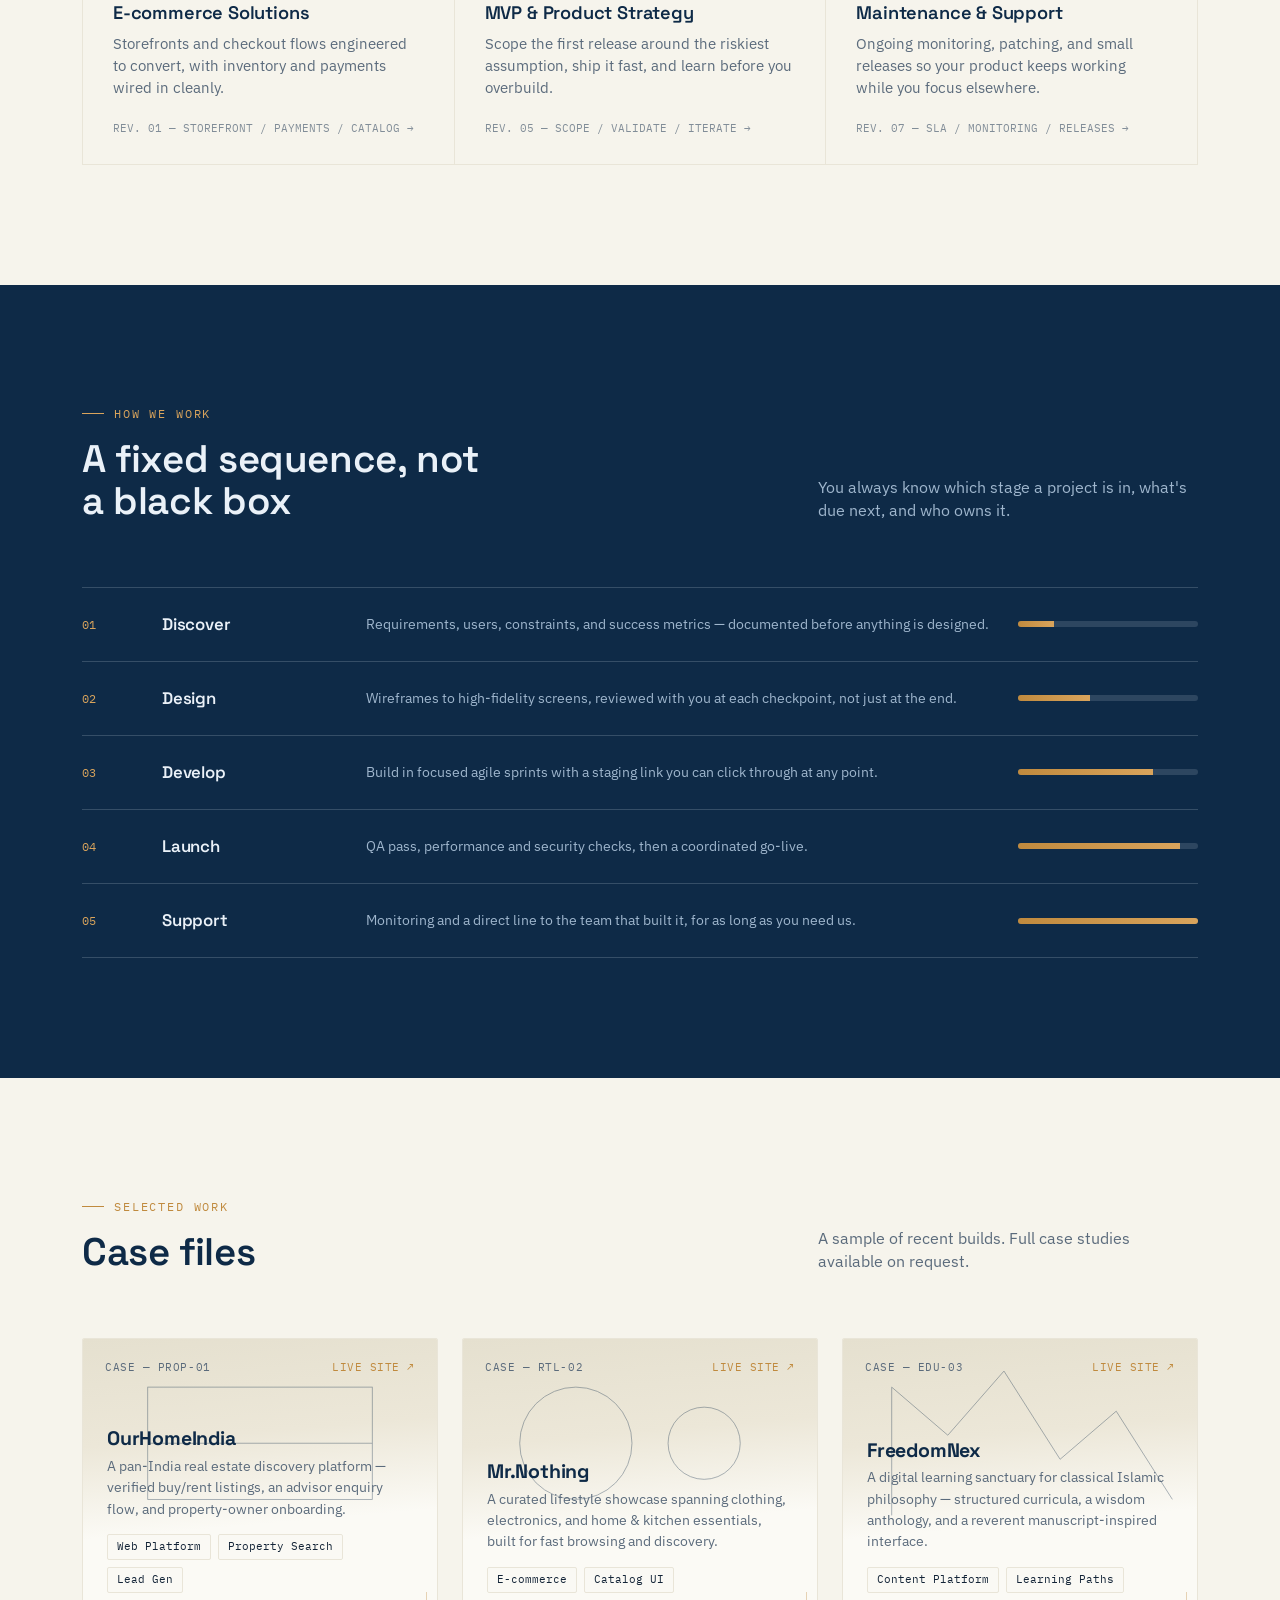
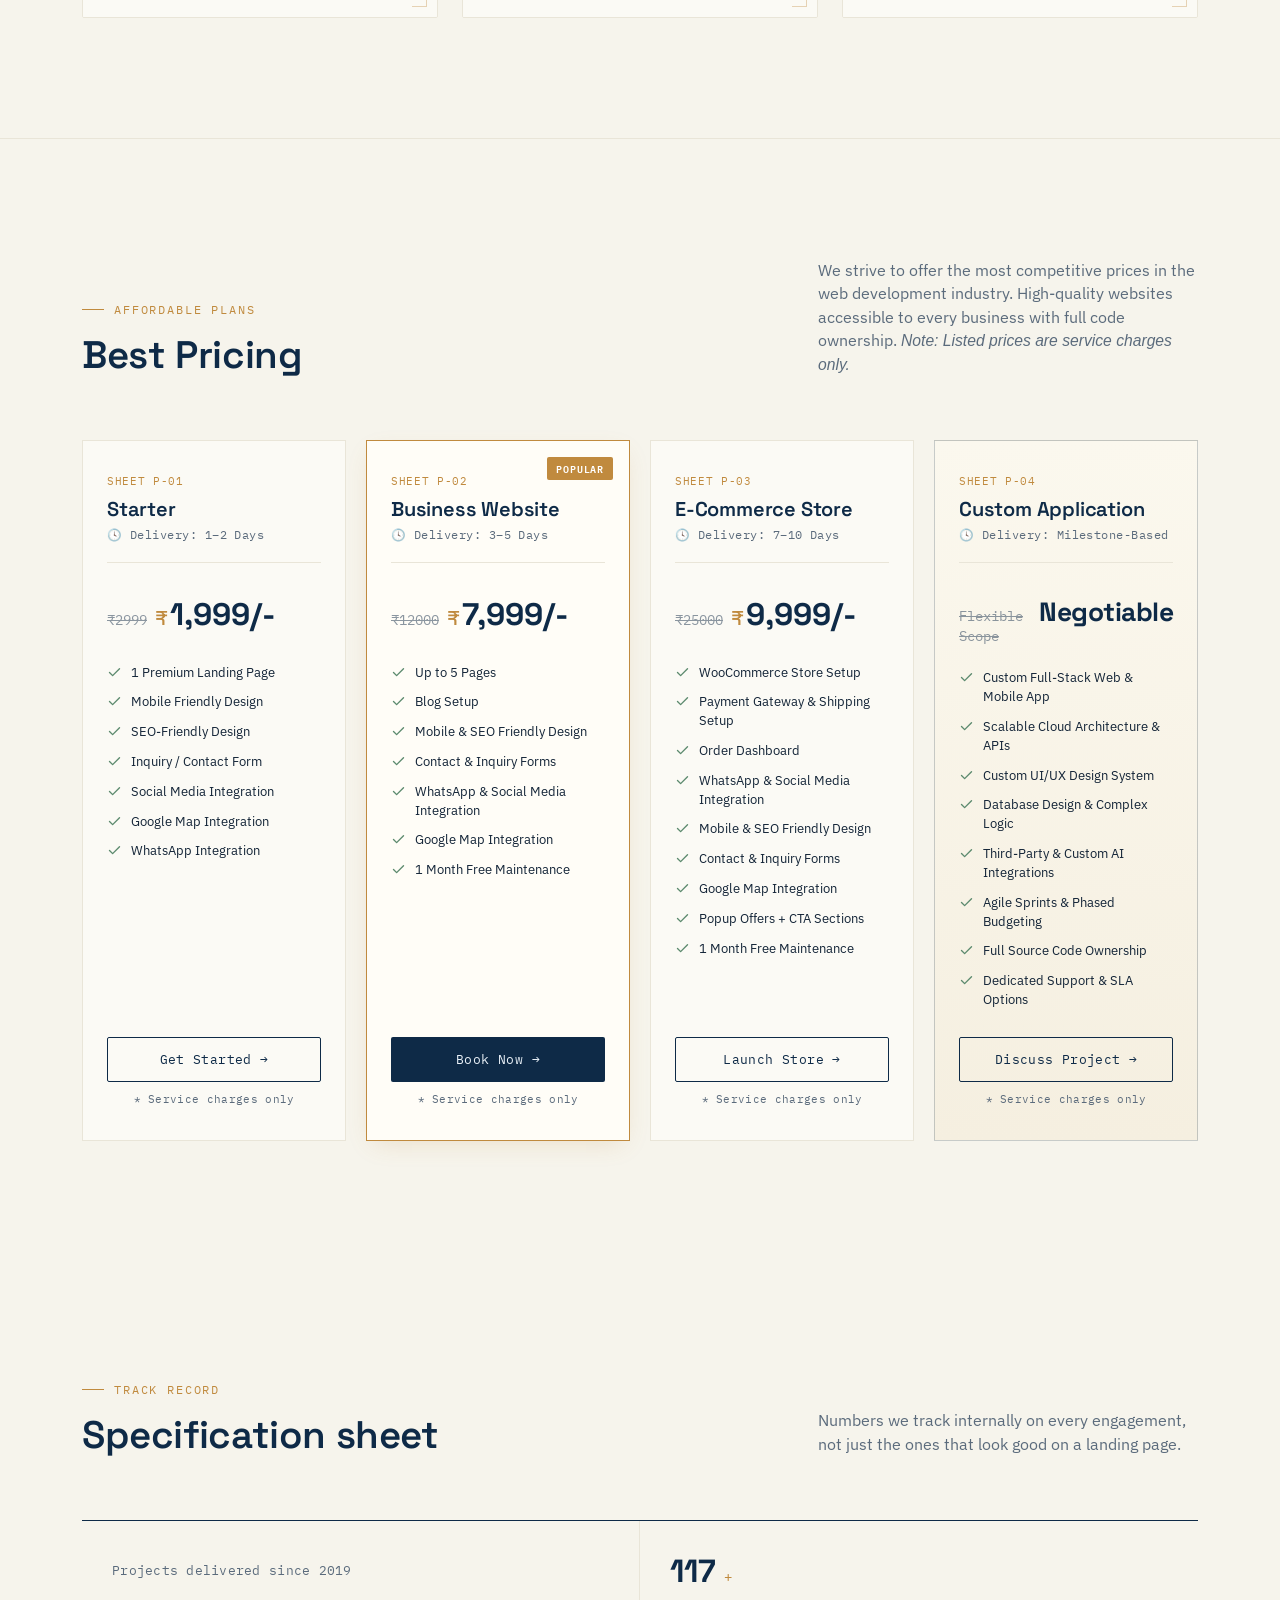
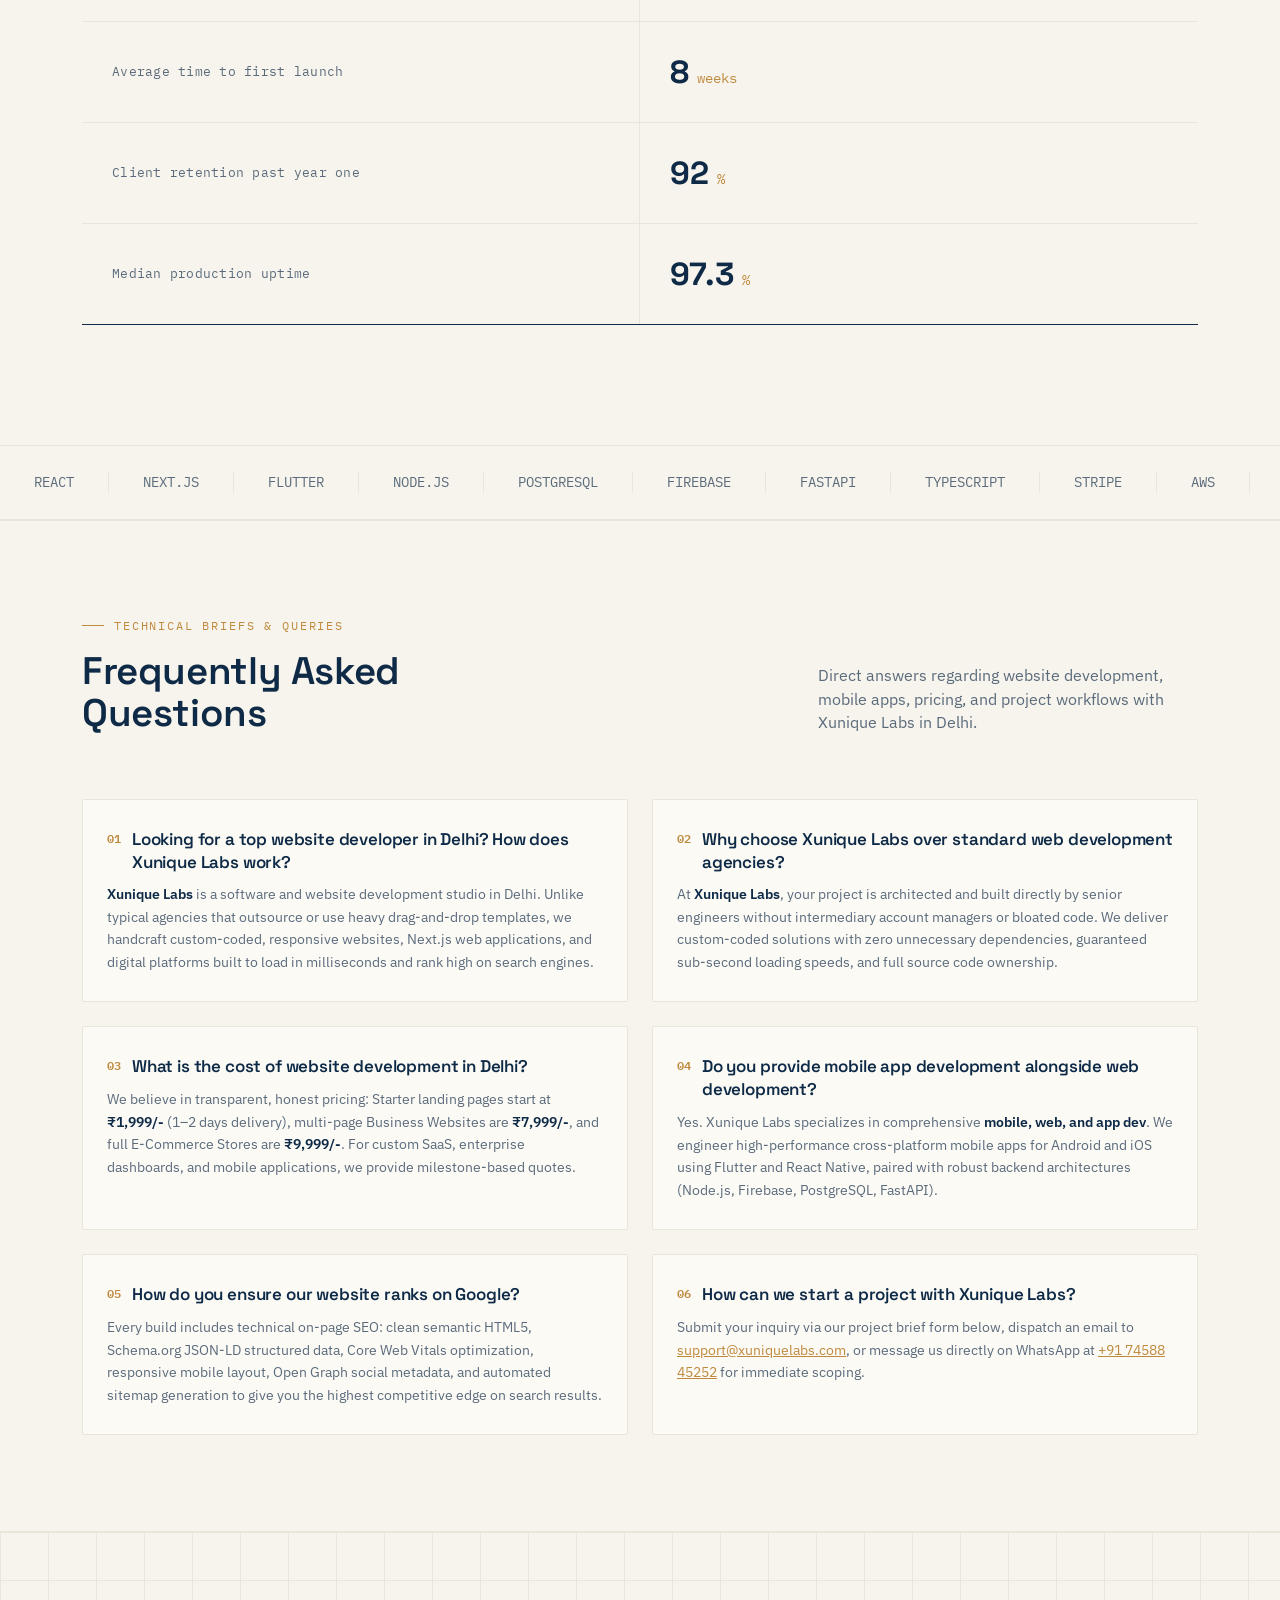
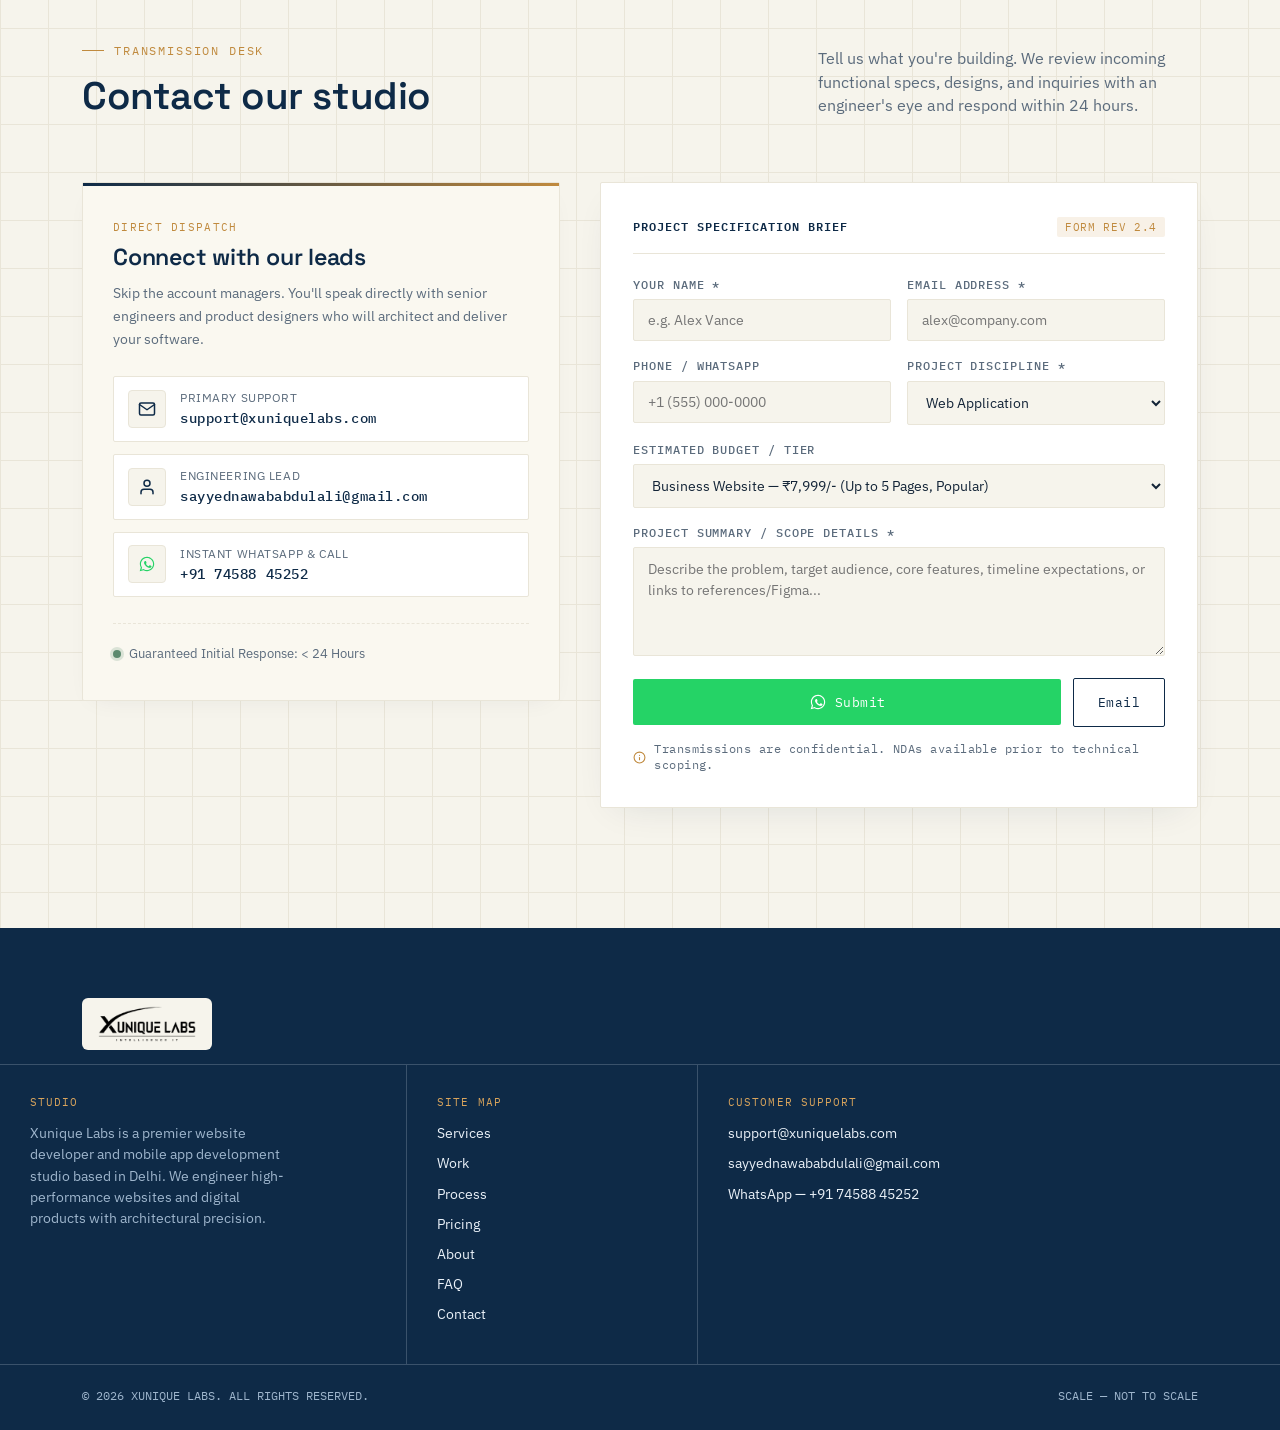
==== commit afa4335b: "Refactor stage layout and improve text clarity for better user experience" ====
--- a/index.html
+++ b/index.html
@@ -735,8 +735,8 @@
   }
   .stage{
     display:grid;
-    grid-template-columns:56px 170px 1fr 130px 85px;
-    gap:20px;
+    grid-template-columns:56px 180px 1fr 180px;
+    gap:24px;
     align-items:center;
     padding:26px 0;
     border-bottom:1px solid rgba(234,241,248,0.18);
@@ -762,12 +762,7 @@
     transition:width 1.1s cubic-bezier(.2,.7,.2,1);
   }
   .stage.in .stage-bar span{width:var(--fill);}
-  .stage-time{
-    font-family:'IBM Plex Mono', monospace;
-    font-size:0.74rem;
-    color:var(--text-dim-on-ink);
-    text-align:right;
-  }
+  .stage-time{display:none;}
 
   @media (max-width:820px){
     .schedule{
@@ -778,11 +773,11 @@
     }
     .stage{
       display:grid;
-      grid-template-columns:auto 1fr auto;
+      grid-template-columns:auto 1fr;
       grid-template-areas:
-        "index title time"
-        "desc  desc  desc"
-        "bar   bar   bar";
+        "index title"
+        "desc  desc"
+        "bar   bar";
       gap:8px 12px;
       align-items:center;
       padding:20px 18px;
@@ -807,14 +802,6 @@
       font-size:1.05rem;
       color:var(--text-on-ink);
       margin:0;
-    }
-    .stage-time{
-      grid-area:time;
-      text-align:right;
-      font-size:0.75rem;
-      color:var(--brass-2);
-      font-weight:500;
-      letter-spacing:0.04em;
     }
     .stage p{
       grid-area:desc;
@@ -2088,35 +2075,30 @@
           <h4>Discover</h4>
           <p>Requirements, users, constraints, and success metrics — documented before anything is designed.</p>
           <div class="stage-bar"><span></span></div>
-          <span class="stage-time mono">Week 1</span>
         </div>
         <div class="stage" style="--fill:40%">
           <span class="stage-index mono">02</span>
           <h4>Design</h4>
           <p>Wireframes to high-fidelity screens, reviewed with you at each checkpoint, not just at the end.</p>
           <div class="stage-bar"><span></span></div>
-          <span class="stage-time mono">Weeks 2–3</span>
         </div>
         <div class="stage" style="--fill:75%">
           <span class="stage-index mono">03</span>
           <h4>Develop</h4>
-          <p>Build in weekly sprints with a staging link you can click through at any point.</p>
+          <p>Build in focused agile sprints with a staging link you can click through at any point.</p>
           <div class="stage-bar"><span></span></div>
-          <span class="stage-time mono">Weeks 4–6</span>
         </div>
         <div class="stage" style="--fill:90%">
           <span class="stage-index mono">04</span>
           <h4>Launch</h4>
           <p>QA pass, performance and security checks, then a coordinated go-live.</p>
           <div class="stage-bar"><span></span></div>
-          <span class="stage-time mono">Week 7</span>
         </div>
         <div class="stage" style="--fill:100%">
           <span class="stage-index mono">05</span>
           <h4>Support</h4>
           <p>Monitoring and a direct line to the team that built it, for as long as you need us.</p>
           <div class="stage-bar"><span></span></div>
-          <span class="stage-time mono">Ongoing</span>
         </div>
       </div>
     </div>
@@ -2589,11 +2571,11 @@
               <div class="form-group">
                 <label for="projectType" class="form-label mono">PROJECT DISCIPLINE *</label>
                 <select id="projectType" name="projectType" class="form-select" required>
-                  <option value="Web Application">Web Application (React / Next.js)</option>
-                  <option value="Mobile App">Mobile App (Flutter / iOS / Android)</option>
-                  <option value="Full-Stack MVP">Full-Stack MVP (0 to 1 Launch)</option>
-                  <option value="Custom Software & API">Custom Software &amp; Enterprise API</option>
-                  <option value="Architecture & Code Audit">Architecture &amp; Code Review</option>
+                  <option value="Web Application">Web Application</option>
+                  <option value="Mobile App">Mobile App</option>
+                  <option value="Full-Stack MVP">Full-Stack MVP</option>
+                  <option value="Custom Software & API">Custom Software &amp; API</option>
+                  <option value="Architecture & Code Audit">Architecture &amp; Code Audit</option>
                 </select>
               </div>
             </div>
